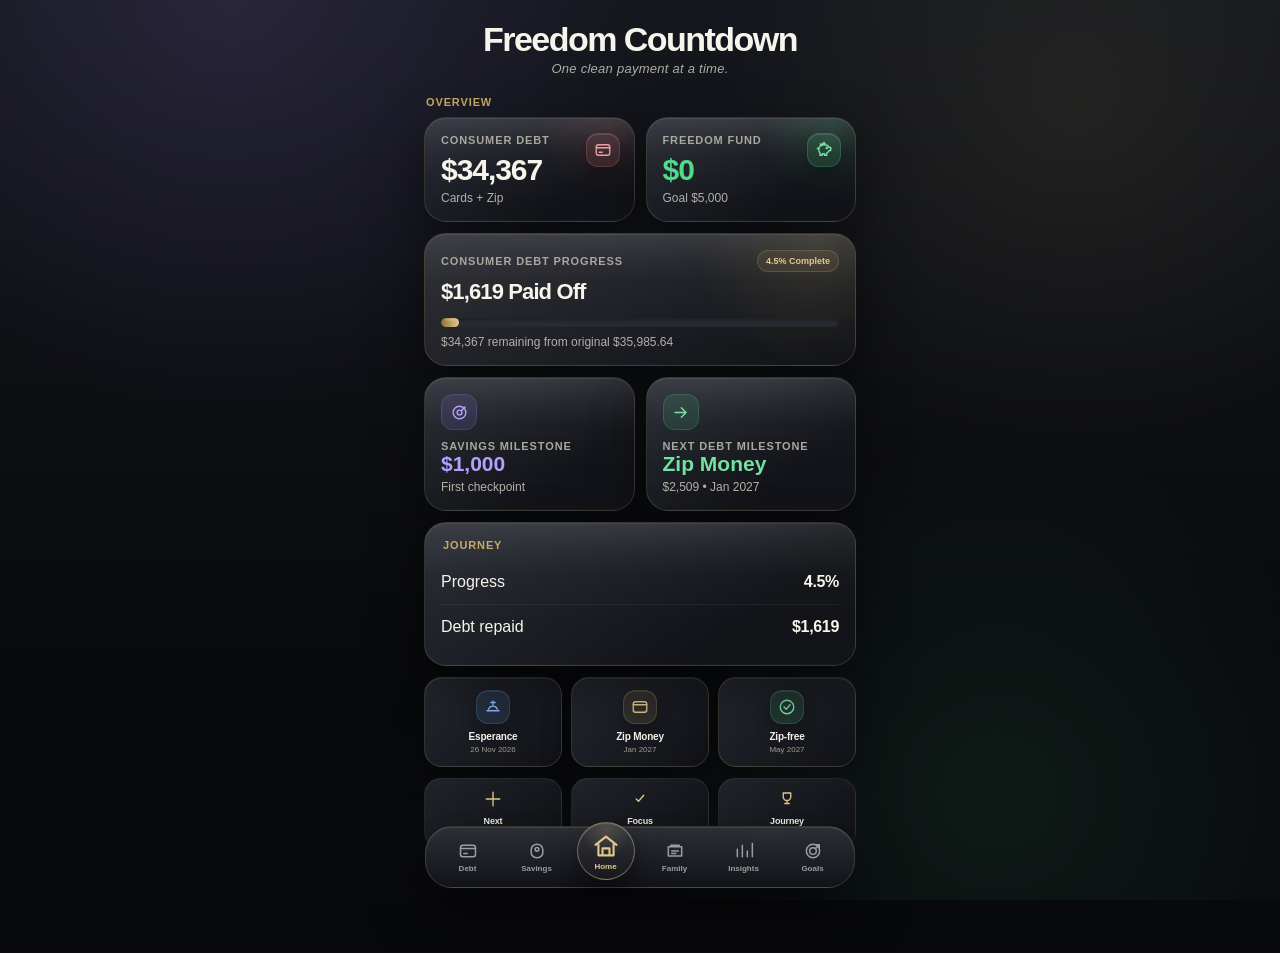
==== index.html @ 709c45a6 "Add files via upload" ====
<!doctype html>
<html lang="en">
<head>
<meta charset="utf-8">
<meta name="viewport" content="width=device-width,initial-scale=1,viewport-fit=cover">
<meta name="theme-color" content="#0b0c0f">
<title>Freedom Countdown v1.5 — Luxury Graphite</title>

  <link rel="stylesheet" href="styles.css">
</head>
<body>
<input class="tab-radio" type="radio" name="tabs" id="tab-home" checked>
<input class="tab-radio" type="radio" name="tabs" id="tab-debt">
<input class="tab-radio" type="radio" name="tabs" id="tab-savings">
<input class="tab-radio" type="radio" name="tabs" id="tab-insights">
<input class="tab-radio" type="radio" name="tabs" id="tab-goals">
<input class="tab-radio" type="radio" name="tabs" id="tab-family">

<div class="shell">
  <div class="topbar">
    <div class="brand">
      <h1>Freedom Countdown</h1>
      <p>One clean payment at a time.</p>
    </div>
  </div>

  <main>
    <section id="home" class="view">
      <div class="section-kicker">Overview</div>
      <div class="grid2">
        <div class="card metric-card debt">
          <div class="metric-icon red"><svg viewBox="0 0 24 24"><rect x="3" y="5" width="18" height="14" rx="3"/><path d="M3 9h18M7 15h4"/></svg></div>
          <div class="label">Consumer debt</div>
          <div class="value" id="homeConsumerDebt">$34,367</div>
          <div class="meta">Cards + Zip</div>
        </div>
        <div class="card metric-card fund">
          <div class="metric-icon green piggy-anim" aria-label="Animated piggy bank">
  <svg viewBox="0 0 24 24">
    <path class="pig-body" d="M5 11c0-3.5 3-6 7-6 3.2 0 5.7 1.3 7 3.6h2v4h-2.1c-.6 1.4-1.7 2.6-3.2 3.3V19h-3v-2h-3v2h-3v-3.1C5.6 14.7 5 13 5 11Z"/>
    <circle cx="15.7" cy="9.2" r="0.8"/>
    <path d="M8.2 6.1 7 3.9l3 .7M4.8 10H3"/>
    <path class="coin" d="M12 1.7v3.1M10.5 3.2h3"/>
  </svg>
</div>
          <div class="label">Freedom Fund</div>
          <div class="value" id="homeFreedomFund" style="color:var(--emerald)">$0</div>
          <div class="meta">Goal $5,000</div>
        </div>
      </div>

      <div class="card mission">
        <div class="row"><div class="label">Consumer Debt Progress</div><div class="badge" id="consumerProgressBadge">4.5% Complete</div></div>
        <div class="mission-title" id="consumerPaidOff">$1,619 Paid Off</div>
        <div class="track"><div class="fill goldfill" id="consumerProgressBar" style="width:4.5%"></div></div>
        <div class="meta" id="consumerProgressMeta">$34,367 remaining from original $35,985.64</div>
      </div>

      <div class="insight-grid">
        <div class="card feature-card">
          <div class="feature-icon purple"><svg viewBox="0 0 24 24"><circle cx="12" cy="12" r="8"/><circle cx="12" cy="12" r="3"/><path d="m15 9 4-4"/></svg></div>
          <div class="label">Savings milestone</div>
          <div class="feature-main purple" id="nextSavingsMilestone">$1,000</div>
          <div class="meta">First checkpoint</div>
        </div>
        <div class="card feature-card">
          <div class="feature-icon green"><svg viewBox="0 0 24 24"><path d="M5 12h14M13 6l6 6-6 6"/></svg></div>
          <div class="label">Next debt milestone</div>
          <div class="feature-main green">Zip Money</div>
          <div class="meta">$2,509 • Jan 2027</div>
        </div>
      </div>

      <div class="card" style="margin-top:11px">
<div class="section-kicker">Journey</div>

<div class="data-row"><span>Progress</span><strong>4.5%</strong></div>
<div class="data-row"><span>Debt repaid</span><strong>$1,619</strong></div>
</div>
<div class="milestones">
        <div class="mini"><div class="icon-disc blue"><svg viewBox="0 0 24 24"><path d="M4 17h16M6 15c2.5-5.5 9.5-5.5 12 0M12 9V4M9 6h6"/></svg></div><strong>Esperance</strong><small>26 Nov 2026</small></div>
        <div class="mini"><div class="icon-disc gold"><svg viewBox="0 0 24 24"><rect x="3" y="5" width="18" height="14" rx="3"/><path d="M3 9h18"/></svg></div><strong>Zip Money</strong><small>Jan 2027</small></div>
        <div class="mini"><div class="icon-disc green"><svg viewBox="0 0 24 24"><circle cx="12" cy="12" r="9"/><path d="m8 12 3 3 5-6"/></svg></div><strong>Zip-free</strong><small>May 2027</small></div>
      </div>

      <div class="quickbar">
        <div class="quick"><svg viewBox="0 0 24 24"><path d="M12 3v18M3 12h18"/></svg><b>Next</b><span>Pay minimums</span></div>
        <div class="quick"><svg viewBox="0 0 24 24"><path d="m7 12 3 3 7-8"/></svg><b>Focus</b><span>Zip Money</span></div>
        <div class="quick"><svg viewBox="0 0 24 24"><path d="M7 4h10v5a5 5 0 0 1-10 0zM9 18h6M12 14v4"/></svg><b>Journey</b><span>Started • Date TBD</span></div>
      </div>
    </section>

    <section id="debt" class="view">
      <div class="page-title">Debt Centre</div>
      <div class="stack">
        <div class="card">
          <div class="section-kicker">Consumer debt</div>
          <div class="debt-row"><div><div class="debt-name">Credit Card 1</div><div class="debt-sub">9.99% p.a. • $459.95/month</div></div><div class="debt-amount" id="cc1Debt">$9,209</div></div>
          <div class="debt-row"><div><div class="debt-name">Credit Card 2</div><div class="debt-sub">13.99% p.a. • $686/month</div></div><div class="debt-amount" id="cc2Debt">$18,803</div></div>
          <div class="debt-row"><div><div class="debt-name">Zip Plus</div><div class="debt-sub">13.7% p.a. • $300/month</div></div><div class="debt-amount" id="zipPlusDebt">$3,846</div></div>
          <div class="debt-row"><div><div class="debt-name">Zip Money</div><div class="debt-sub">Interest-free currently • $40/week</div></div><div class="debt-amount" id="zipMoneyDebt">$2,509</div></div>
        </div>
        <div class="card vehicle">
          <div class="row"><div><div class="section-kicker" style="margin:0">Vehicle finance</div><div class="mission-title" style="font-size:18px">Car loan</div></div><span class="badge">$151.17/week</span></div>
          <div class="data-row"><span class="meta">Current balance</span><strong id="carDebt">$27,617.56</strong></div>
          <div class="track"><div class="fill goldfill" id="carProgressBar" style="width:21.6%"></div></div>
          <div class="meta" id="carProgressMeta">$7,603.44 repaid • 21.6% complete</div><div class="data-row"><span>Weekly payment</span><strong>$151.17/week</strong></div>
        </div>
      </div>
    </section>

    <section id="savings" class="view">
      <div class="page-title">Savings</div>
      <div class="stack">
        <div class="card savings-hero">
          <div class="piggy-stage" aria-hidden="true">
            <div class="coin-drop coin-one">$</div>
            <div class="coin-drop coin-two">$</div>
            <svg class="piggy-large" viewBox="0 0 160 120">
              <defs>
                <linearGradient id="pigGold" x1="0" x2="1">
                  <stop offset="0" stop-color="#8c6e33"/>
                  <stop offset="0.52" stop-color="#e1c98d"/>
                  <stop offset="1" stop-color="#b58d46"/>
                </linearGradient>
              </defs>
              <path d="M31 60c0-23 21-41 49-41 21 0 38 8 48 23h14v22h-14c-5 11-14 20-27 25v18H82V94H63v13H44V86C36 79 31 70 31 60Z" fill="url(#pigGold)"/>
              <circle cx="107" cy="48" r="4" fill="#111318"/>
              <path d="M51 27 42 11l21 5M30 55H17" fill="none" stroke="#e1c98d" stroke-width="6" stroke-linecap="round" stroke-linejoin="round"/>
              <path d="M67 18h28" stroke="#111318" stroke-width="6" stroke-linecap="round"/>
            </svg>
          </div>
          <div>
            <div class="section-kicker">Savings engine</div>
            <div class="mission-title">Build the Freedom Fund</div>
            <div class="meta">Every deposit moves the countdown forward.</div>
          </div>
        </div>
        <div class="card">
          <div class="section-kicker">Freedom Fund</div>
          <div class="value" id="savingsFreedomFund" style="color:var(--emerald)">$0</div>
          <div class="track"><div class="fill greenfill" id="savingsProgressBar" style="width:0%"></div></div>
          <div class="meta">Target by 30 December 2026: $5,000</div>
        </div>
        <div class="card">
          <div class="data-row"><span>Esperance trip</span><strong>$2,000</strong></div>
          <div class="data-row"><span>Zip Money reserve</span><strong>$1,600</strong></div>
          <div class="data-row"><span>Christmas / New Year</span><strong>$1,400</strong></div>
        </div>

        <div class="card savings-plan-card">
          <div class="section-kicker">Planned $5,000 allocation</div>
          <div class="savings-visual">
            <div class="allocation-ring" aria-label="Savings allocation chart">
              <svg viewBox="0 0 120 120" role="img">
                <circle class="ring-track" cx="60" cy="60" r="45"></circle>
                <circle class="ring-segment trip-segment" cx="60" cy="60" r="45"></circle>
                <circle class="ring-segment zip-segment" cx="60" cy="60" r="45"></circle>
                <circle class="ring-segment christmas-segment" cx="60" cy="60" r="45"></circle>
              </svg>
              <div class="ring-centre">
                <strong>$5,000</strong>
                <span>planned</span>
              </div>
            </div>

            <div class="allocation-legend">
              <div class="legend-row">
                <span class="legend-dot trip-dot"></span>
                <div><strong>Esperance</strong><small>40% · $2,000</small></div>
              </div>
              <div class="legend-row">
                <span class="legend-dot zip-dot"></span>
                <div><strong>Zip reserve</strong><small>32% · $1,600</small></div>
              </div>
              <div class="legend-row">
                <span class="legend-dot christmas-dot"></span>
                <div><strong>Christmas</strong><small>28% · $1,400</small></div>
              </div>
            </div>
          </div>
          <div class="graphic-caption">
            Your first $5,000 has three jobs: fund Esperance, protect the Zip Money payoff, and cover Christmas and New Year spending.
          </div>
        </div>
        

<details class="update" id="updatePanel">
  <summary>Record monthly progress</summary>
  <div class="update-body">

    <div class="mode-switch" role="tablist" aria-label="Update method">
      <button class="mode-button active" id="paymentModeButton" type="button" onclick="switchUpdateMode('payments')">Enter payments</button>
      <button class="mode-button" id="balanceModeButton" type="button" onclick="switchUpdateMode('balances')">Reconcile balances</button>
    </div>

    <div id="paymentMode">
      <div class="update-note">
        Enter what you paid. Freedom Countdown estimates interest for the period and calculates the new balances.
      </div>

      <div class="field"><label>Update date</label><input id="paymentDate" type="date"></div>
      <div class="field"><label>Freedom Fund deposit</label><input id="paymentFund" value="0" type="number" min="0" step="0.01"></div>
      <div class="field"><label>Credit Card 1 payment</label><input id="paymentCc1" value="0" type="number" min="0" step="0.01"></div>
      <div class="field"><label>Credit Card 2 payment</label><input id="paymentCc2" value="0" type="number" min="0" step="0.01"></div>
      <div class="field"><label>Zip Plus payment</label><input id="paymentZipPlus" value="0" type="number" min="0" step="0.01"></div>
      <div class="field"><label>Zip Money payment</label><input id="paymentZipMoney" value="0" type="number" min="0" step="0.01"></div>
      <div class="field"><label>Car-loan payment</label><input id="paymentCar" value="0" type="number" min="0" step="0.01"></div>

      <button class="save-button" id="applyPayments" type="button">Calculate and save</button>
      <div class="save-status" id="paymentStatus" aria-live="polite"></div>
    </div>

    <div id="balanceMode" hidden>
      <div class="update-note">
        Use statement balances to correct estimates. Statement balances remain the most accurate source.
      </div>

      <div class="field"><label>Freedom Fund balance</label><input id="inputFund" value="0" type="number" min="0" step="0.01"></div>
      <div class="field"><label>Credit Card 1 balance</label><input id="inputCc1" value="9209.08" type="number" min="0" step="0.01"></div>
      <div class="field"><label>Credit Card 2 balance</label><input id="inputCc2" value="18803" type="number" min="0" step="0.01"></div>
      <div class="field"><label>Zip Plus balance</label><input id="inputZipPlus" value="3846" type="number" min="0" step="0.01"></div>
      <div class="field"><label>Zip Money balance</label><input id="inputZipMoney" value="2509" type="number" min="0" step="0.01"></div>
      <div class="field"><label>Car-loan balance</label><input id="inputCar" value="27617.56" type="number" min="0" step="0.01"></div>

      <button class="save-button" id="saveBalances" type="button">Save statement balances</button>
      <div class="save-status" id="saveStatus" aria-live="polite"></div>
    </div>
  </div>
</details>

<div class="card progress-report" id="progressReport">
  <div class="section-kicker">Latest progress report</div>
  <div class="meta">Save an update to generate your report.</div>
</div>

<div class="card history-card">
  <div class="row">
    <div>
      <div class="section-kicker" style="margin:0">Update history</div>
      <div class="meta">Saved only on this device</div>
    </div>
    <button class="text-button" id="clearHistory" type="button">Clear</button>
  </div>
  <div id="historyList" class="history-list">
    <div class="meta">No updates saved yet.</div>
  </div>
</div>

      </div>
    </section>

    <section id="family" class="view">
      <div class="page-title">Family Cashflow</div>

      <div class="grid2 family-summary-grid">
        <div class="card family-income-card">
          <div class="label">Income this month</div>
          <div class="value family-positive" id="familyIncomeTotal">$0</div>
          <div class="meta">Pay and other income</div>
        </div>
        <div class="card family-expense-card">
          <div class="label">Expenses this month</div>
          <div class="value family-negative" id="familyExpenseTotal">$0</div>
          <div class="meta">Every family expense</div>
        </div>
      </div>

      <div class="card family-balance-card">
        <div class="row">
          <div>
            <div class="label">Family cash remaining</div>
            <div class="value" id="familyBalanceTotal">$0</div>
          </div>
          <div class="family-balance-icon">
            <svg viewBox="0 0 24 24" aria-hidden="true">
              <path d="M4 7h16v11H4zM7 7V5h10v2M8 12h8M8 15h5"/>
            </svg>
          </div>
        </div>
        <div class="meta" id="familyMonthLabel">Current month</div>
      </div>

      <details class="update family-entry-panel" open>
        <summary>Add income or expense</summary>
        <div class="update-body">
          <div class="field">
            <label>Transaction type</label>
            <select id="familyType">
              <option value="income">Income</option>
              <option value="expense">Expense</option>
            </select>
          </div>

          <div class="field">
            <label>Date</label>
            <input id="familyDate" type="date">
          </div>

          <div class="field">
            <label>Category</label>
            <select id="familyCategory">
              <option>Pay</option>
              <option>Bonus</option>
              <option>Groceries</option>
              <option>Fuel</option>
              <option>Rent</option>
              <option>Bills</option>
              <option>Airport parking</option>
              <option>Entertainment</option>
              <option>Travel</option>
              <option>Family</option>
              <option>Other</option>
            </select>
          </div>

          <div class="field">
            <label>Amount</label>
            <input id="familyAmount" type="number" min="0" step="0.01" placeholder="0.00">
          </div>

          <div class="field">
            <label>Description</label>
            <input id="familyDescription" type="text" placeholder="Optional note">
          </div>

          <button class="save-button" id="addFamilyTransaction" type="button" onclick="addFamilyTransactionNow()">Add income</button>
          <div class="save-status" id="familySaveStatus" aria-live="polite"></div>
        </div>
      </details>

      <div class="card family-breakdown-card">
        <div class="row">
          <div>
            <div class="section-kicker" style="margin:0">This month</div>
            <div class="meta">Expense breakdown</div>
          </div>
          <button class="text-button" id="clearFamilyTransactions" type="button">Clear all</button>
        </div>
        <div id="familyCategoryBreakdown" class="family-category-breakdown">
          <div class="meta">No expenses recorded yet.</div>
        </div>
      </div>

      <div class="card family-history-card">
        <div class="section-kicker">Recent transactions</div>
        <div id="familyTransactionList">
          <div class="meta">No transactions recorded yet.</div>
        </div>
      </div>
    </section>

    <section id="insights" class="view">
      <div class="page-title">Insights</div>
      <div class="stack">
        <div class="card">
          <div class="section-kicker">Monthly commitments</div>
          <div class="data-row"><span id="insightCc1Label">Credit Card 1 • $9,209</span><strong>$459.95</strong></div>
          <div class="data-row"><span id="insightCc2Label">Credit Card 2 • $18,803</span><strong>$686</strong></div>
          <div class="data-row"><span id="insightZipPlusLabel">Zip Plus • $3,846</span><strong>$300</strong></div>
          <div class="data-row"><span id="insightZipMoneyLabel">Zip Money • $2,509</span><strong>~$173</strong></div>
          <div class="data-row"><span style="color:var(--gold-hi)">Consumer total</span><strong style="color:var(--gold-hi)">~$1,619/mo</strong></div>
        </div>
        <div class="card"><div class="label">Car repayment</div><div class="value">$151/wk</div><div class="meta">Vehicle finance</div></div>
        <div class="card">
          <div class="section-kicker">Payoff timeline</div>
          <div class="data-row"><span>1. Zip Money</span><strong>$2,509 • Jan 2027</strong></div>
          <div class="data-row"><span>2. Zip Plus</span><strong>$3,846 • May 2027</strong></div>
          <div class="data-row"><span>3. Credit Card 1</span><strong>$9,209 • Mar 2028</strong></div>
          <div class="data-row"><span>4. Credit Card 2</span><strong>$18,803 • Dec 2028</strong></div>
        </div>
      </div>
    </section>

    <section id="goals" class="view">
      <div class="page-title">Mission Control</div>
      <div class="stack">
        <div class="card"><div class="data-row"><span>Esperance trip</span><strong>26 Nov 2026</strong></div><div class="meta">$2,000 planned from the Freedom Fund</div></div>
        <div class="card"><div class="data-row"><span>Zip Money cleared</span><strong>14 Jan 2027</strong></div><div class="meta">$2,509 remaining</div></div>
        <div class="card"><div class="data-row"><span>Become Zip-free</span><strong>May 2027</strong></div><div class="meta">Zip Money + Zip Plus both cleared</div></div>
        <div class="card"><div class="data-row"><span>2027 holiday</span><strong>April bonus</strong></div><div class="meta">Separate from the debt plan</div></div>
      </div>
    </section>
  </main>
</div>

<nav class="nav">
  <label for="tab-debt"><svg viewBox="0 0 24 24"><rect x="3" y="5" width="18" height="14" rx="3"/><path d="M3 9h18M7 15h4"/></svg>Debt</label>
  <label for="tab-savings"><svg viewBox="0 0 24 24"><path d="M5 10.5c0-3.6 3.2-6.5 7-6.5s7 2.9 7 6.5v3.2c0 3.5-2.9 6.3-6.4 6.3h-1.2C7.9 20 5 17.2 5 13.7z"/><circle cx="12" cy="10" r="2.2"/></svg>Savings</label>
  <label for="tab-home" class="home"><svg viewBox="0 0 24 24"><path d="m3 11 9-7 9 7"/><path d="M5.5 10.5V20h13v-9.5M9 20v-6h6v6"/></svg><span>Home</span></label>
  <label for="tab-family"><svg viewBox="0 0 24 24"><path d="M4 7h16v11H4zM7 7V5h10v2M8 12h8M8 15h5"/></svg>Family</label>
  <label for="tab-insights"><svg viewBox="0 0 24 24"><path d="M4 19V10M10 19V5M16 19v-7M22 19V3"/></svg>Insights</label>
  <label for="tab-goals"><svg viewBox="0 0 24 24"><circle cx="12" cy="12" r="8"/><circle cx="12" cy="12" r="4"/><path d="m15.5 8.5 4-4M16 4.5h3.5V8"/></svg>Goals</label>
</nav>

  <script src="app.js"></script>
</body>
</html>
---- styles.css ----
:root{
  --bg:#08090c;
  --bg2:#111318;
  --card:#17191f;
  --card2:#20232b;
  --ink:#f7f4eb;
  --muted:#9d9b94;
  --line:rgba(225,204,151,.16);
  --line-soft:rgba(255,255,255,.07);
  --gold:#c8aa67;
  --gold-hi:#e1c98d;
  --gold-deep:#8c6e33;
  --emerald:#52d98a;
  --purple:#9e82ff;
  --blue:#6ca9ff;
  --red:#e2757f;
  --shadow:0 22px 55px rgba(0,0,0,.48);
}
*{box-sizing:border-box}
html,body{margin:0;min-height:100%;background:#08090c;color:var(--ink);font-family:Inter,"SF Pro Display",-apple-system,BlinkMacSystemFont,"Segoe UI",Roboto,Helvetica,Arial,sans-serif}
body{
  background:
    radial-gradient(circle at 18% 0%,rgba(145,112,211,.16),transparent 30%),
    radial-gradient(circle at 84% 12%,rgba(200,170,103,.09),transparent 26%),
    radial-gradient(circle at 78% 88%,rgba(82,217,138,.08),transparent 28%),
    linear-gradient(180deg,#14171d 0%,#090a0d 72%);
  background-attachment:fixed;
  overflow-x:hidden;
}
body:before{
  content:"";position:fixed;inset:0;pointer-events:none;opacity:.22;
  background-image:linear-gradient(rgba(255,255,255,.012) 1px,transparent 1px),linear-gradient(90deg,rgba(255,255,255,.012) 1px,transparent 1px);
  background-size:30px 30px;
}
.tab-radio{position:absolute;opacity:0;pointer-events:none}
.shell{max-width:460px;margin:0 auto;padding:calc(14px + env(safe-area-inset-top)) 14px calc(104px + env(safe-area-inset-bottom))}
.topbar{display:flex;align-items:center;justify-content:center;margin:8px 2px 20px;text-align:center}
.brand h1{margin:0;font-size:34px;letter-spacing:-.05em;font-weight:850}
.brand p{margin:5px 0 0;color:var(--muted);font-size:12px;font-style:italic;text-align:center}
.status{
  width:42px;height:42px;border-radius:50%;display:grid;place-items:center;color:var(--gold-hi);
  background:linear-gradient(145deg,#282b33,#121419);
  border:1px solid rgba(225,201,141,.24);
  box-shadow:inset 0 1px 0 rgba(255,255,255,.08),0 10px 24px rgba(0,0,0,.36);
}
.status svg{width:21px;height:21px;fill:none;stroke:currentColor;stroke-width:1.7;stroke-linecap:round;stroke-linejoin:round}
.view{display:none}
#tab-home:checked ~ .shell #home,
#tab-debt:checked ~ .shell #debt,
#tab-savings:checked ~ .shell #savings,
#tab-insights:checked ~ .shell #insights,
#tab-goals:checked ~ .shell #goals,
#tab-family:checked ~ .shell #family{display:block}
.section-kicker{font-size:11px;letter-spacing:.1em;text-transform:uppercase;color:var(--gold);font-weight:800;margin:0 2px 9px}
.grid2{display:grid;grid-template-columns:1fr 1fr;gap:11px}
.card{
  position:relative;overflow:hidden;border-radius:22px;padding:16px;
  background:
    linear-gradient(145deg,rgba(42,45,54,.96),rgba(18,20,25,.98) 72%);
  border:1px solid var(--line);
  box-shadow:inset 0 1px 0 rgba(255,255,255,.08),inset 0 -1px 0 rgba(255,255,255,.02),var(--shadow);
}
.card:before{
  content:"";position:absolute;inset:0;pointer-events:none;
  background:linear-gradient(180deg,rgba(255,255,255,.09),rgba(255,255,255,.015) 36%,transparent 68%);
}
.card:after{
  content:"";position:absolute;left:-22%;right:-22%;top:-48%;height:72%;border-radius:50%;
  background:radial-gradient(ellipse,rgba(255,255,255,.09),transparent 66%);filter:blur(10px);opacity:.55;pointer-events:none;
}
.card>*{position:relative;z-index:1}
.label{font-size:10px;letter-spacing:.08em;text-transform:uppercase;color:#aaa79f;font-weight:800}
.value{font-size:27px;font-weight:850;letter-spacing:-.04em;margin-top:7px}
.meta{font-size:11px;color:var(--muted);margin-top:4px}
.metric-card{min-height:104px}
.metric-card.debt{background:radial-gradient(circle at 88% 10%,rgba(226,117,127,.13),transparent 33%),linear-gradient(145deg,rgba(42,45,54,.96),rgba(18,20,25,.98) 72%)}
.metric-card.fund{background:radial-gradient(circle at 88% 10%,rgba(82,217,138,.14),transparent 33%),linear-gradient(145deg,rgba(42,45,54,.96),rgba(18,20,25,.98) 72%)}
.metric-icon{
  position:absolute;right:14px;top:15px;width:34px;height:34px;border-radius:12px;display:grid;place-items:center;
  box-shadow:inset 0 1px 0 rgba(255,255,255,.12),0 8px 18px rgba(0,0,0,.28)
}
.metric-icon svg{width:18px;height:18px;fill:none;stroke:currentColor;stroke-width:1.8;stroke-linecap:round;stroke-linejoin:round}
.metric-icon.red{color:#ef9da5;background:rgba(226,117,127,.12);border:1px solid rgba(226,117,127,.22)}
.metric-icon.green{color:#7be5a7;background:rgba(82,217,138,.12);border:1px solid rgba(82,217,138,.22)}
.mission{margin-top:11px;background:radial-gradient(circle at 92% 8%,rgba(200,170,103,.14),transparent 30%),linear-gradient(145deg,rgba(44,46,53,.98),rgba(17,19,23,.98))}
.row{display:flex;align-items:center;justify-content:space-between;gap:12px}
.mission-title{font-size:20px;font-weight:850;margin-top:7px}
.percent{font-size:19px;font-weight:850;color:var(--gold-hi)}
.track{height:9px;border-radius:999px;background:#292c33;margin:13px 0 8px;overflow:hidden;box-shadow:inset 0 2px 5px rgba(0,0,0,.35)}
.fill{height:100%;border-radius:999px;position:relative}
.fill:after{content:"";position:absolute;inset:1px 4px auto;height:35%;border-radius:999px;background:linear-gradient(180deg,rgba(255,255,255,.3),transparent)}
.goldfill{background:linear-gradient(90deg,var(--gold-deep),var(--gold-hi))}
.greenfill{background:linear-gradient(90deg,#2caf69,var(--emerald))}
.purplefill{background:linear-gradient(90deg,#7556dc,var(--purple))}
.insight-grid{display:grid;grid-template-columns:1fr 1fr;gap:11px;margin-top:11px}
.feature-card{min-height:120px}
.feature-icon{width:36px;height:36px;border-radius:12px;display:grid;place-items:center;margin-bottom:10px}
.feature-icon svg{width:19px;height:19px;fill:none;stroke:currentColor;stroke-width:1.8;stroke-linecap:round;stroke-linejoin:round}
.feature-icon.purple{color:#b49fff;background:rgba(158,130,255,.13);border:1px solid rgba(158,130,255,.2)}
.feature-icon.green{color:#78e4a4;background:rgba(82,217,138,.12);border:1px solid rgba(82,217,138,.2)}
.feature-main{font-size:21px;font-weight:850}
.feature-main.purple{color:#b49fff}.feature-main.green{color:#73e1a0}
.milestones{display:grid;grid-template-columns:repeat(3,1fr);gap:9px;margin-top:11px}
.mini{padding:12px 8px;text-align:center;border-radius:18px;background:linear-gradient(145deg,rgba(39,42,50,.96),rgba(16,18,23,.98));border:1px solid var(--line);box-shadow:inset 0 1px 0 rgba(255,255,255,.07),0 12px 28px rgba(0,0,0,.34)}
.icon-disc{width:34px;height:34px;margin:0 auto 7px;border-radius:12px;display:grid;place-items:center;box-shadow:inset 0 1px 0 rgba(255,255,255,.12),0 8px 16px rgba(0,0,0,.28)}
.icon-disc svg{width:18px;height:18px;fill:none;stroke:currentColor;stroke-width:1.8;stroke-linecap:round;stroke-linejoin:round}
.icon-disc.blue{color:#8dbbff;background:rgba(108,169,255,.12);border:1px solid rgba(108,169,255,.2)}
.icon-disc.gold{color:var(--gold-hi);background:rgba(200,170,103,.12);border:1px solid rgba(200,170,103,.23)}
.icon-disc.green{color:#79e4a5;background:rgba(82,217,138,.12);border:1px solid rgba(82,217,138,.2)}
.mini strong{display:block;font-size:10px}.mini small{display:block;font-size:8px;color:var(--muted);margin-top:3px}
.quickbar{display:grid;grid-template-columns:repeat(3,1fr);gap:9px;margin-top:11px}
.quick{padding:11px 8px;text-align:center;border-radius:17px;background:linear-gradient(145deg,rgba(34,37,44,.96),rgba(15,17,21,.98));border:1px solid var(--line-soft)}
.quick svg{width:18px;height:18px;fill:none;stroke:var(--gold-hi);stroke-width:1.8;stroke-linecap:round;stroke-linejoin:round}
.quick b{display:block;font-size:9px;margin-top:4px}.quick span{display:block;font-size:8px;color:var(--muted);margin-top:2px}
.page-title{font-size:24px;font-weight:850;letter-spacing:-.03em;margin:2px 0 12px}
.stack{display:grid;gap:10px}
.debt-row,.data-row{display:flex;justify-content:space-between;align-items:center;gap:12px;padding:13px 0;border-bottom:1px solid rgba(255,255,255,.06)}
.debt-row:last-child,.data-row:last-child{border-bottom:0}
.debt-name{font-weight:780;font-size:13px}.debt-sub{font-size:10px;color:var(--muted);margin-top:3px}.debt-amount{font-size:14px;font-weight:850}
.vehicle{border-color:rgba(200,170,103,.22);background:radial-gradient(circle at 92% 8%,rgba(200,170,103,.11),transparent 32%),linear-gradient(145deg,rgba(42,45,54,.96),rgba(18,20,25,.98))}
.badge{display:inline-flex;align-items:center;border-radius:999px;padding:5px 8px;font-size:9px;font-weight:800;background:rgba(200,170,103,.1);border:1px solid rgba(200,170,103,.22);color:var(--gold-hi)}
.update{
  margin-top:11px;border-radius:20px;overflow:hidden;background:linear-gradient(145deg,rgba(37,40,47,.97),rgba(15,17,22,.98));border:1px solid var(--line)
}
.update summary{list-style:none;padding:13px 15px;cursor:pointer;font-size:11px;color:var(--gold-hi);font-weight:800}
.update summary::-webkit-details-marker{display:none}
.update-body{padding:0 15px 15px}
.field{margin-top:9px}.field label{display:block;font-size:9px;color:var(--muted);margin-bottom:5px}.field input{width:100%;border-radius:12px;border:1px solid rgba(255,255,255,.08);background:#0f1116;color:var(--ink);padding:11px;font-size:14px}
.nav{
  position:fixed;left:50%;bottom:12px;transform:translateX(-50%);z-index:20;
  width:min(430px,calc(100% - 24px));display:grid;grid-template-columns:repeat(5,1fr);align-items:end;
  padding:9px 7px calc(9px + env(safe-area-inset-bottom));border-radius:27px;
  background:linear-gradient(180deg,rgba(45,48,56,.96),rgba(18,20,25,.97));
  border:1px solid rgba(225,204,151,.17);
  box-shadow:inset 0 1px 0 rgba(255,255,255,.1),0 24px 55px rgba(0,0,0,.56);
  backdrop-filter:blur(22px) saturate(120%);
}
.nav label{cursor:pointer;text-align:center;color:#9e9da0;font-size:9px;font-weight:700;border-radius:15px;padding:5px 2px}
.nav svg{width:22px;height:22px;display:block;margin:0 auto 3px;fill:none;stroke:currentColor;stroke-width:1.8;stroke-linecap:round;stroke-linejoin:round}
.nav .home{width:58px;height:58px;margin:-25px auto -2px;border-radius:50%;display:grid;place-items:center;padding:7px 3px;color:var(--gold-hi);background:radial-gradient(circle at 50% 12%,rgba(225,201,141,.18),transparent 46%),linear-gradient(180deg,#32353c,#17191e);border:1px solid rgba(225,201,141,.42);box-shadow:inset 0 1px 0 rgba(255,255,255,.12),0 17px 34px rgba(0,0,0,.52)}
.nav .home svg{width:28px;height:28px;margin:0}
.nav .home span{font-size:8px;margin-top:-1px}
#tab-home:checked ~ .nav .home,
#tab-debt:checked ~ .nav label[for=tab-debt],
#tab-savings:checked ~ .nav label[for=tab-savings],
#tab-insights:checked ~ .nav label[for=tab-insights],
#tab-goals:checked ~ .nav label[for=tab-goals]{color:var(--gold-hi)}
#tab-debt:checked ~ .nav label[for=tab-debt],
#tab-savings:checked ~ .nav label[for=tab-savings],
#tab-insights:checked ~ .nav label[for=tab-insights],
#tab-goals:checked ~ .nav label[for=tab-goals]{background:rgba(200,170,103,.08);border:1px solid rgba(200,170,103,.12)}
@media(max-width:380px){.shell{padding-left:11px;padding-right:11px}.value{font-size:24px}.brand h1{font-size:31px}.card{padding:14px}.nav{width:calc(100% - 18px)}}

/* Freedom Countdown v1.5 — animated savings */
.brand h1{
  font-size:31px;
  letter-spacing:-.045em;
}
.piggy-anim svg{
  overflow:visible;
}
.piggy-anim .coin{
  transform-origin:12px 3px;
  animation:coinPop 2.2s ease-in-out infinite;
}
.piggy-anim .pig-body{
  transform-origin:center;
  animation:pigBreathe 2.2s ease-in-out infinite;
}
@keyframes coinPop{
  0%,18%{transform:translateY(-4px);opacity:0}
  30%{opacity:1}
  58%{transform:translateY(6px);opacity:1}
  75%,100%{transform:translateY(6px);opacity:0}
}
@keyframes pigBreathe{
  0%,100%{transform:scale(1)}
  50%{transform:scale(1.035)}
}

.savings-hero{
  display:grid;
  grid-template-columns:118px 1fr;
  gap:14px;
  align-items:center;
  min-height:142px;
  border-color:rgba(225,201,141,.24);
  background:
    radial-gradient(circle at 18% 22%,rgba(225,201,141,.13),transparent 34%),
    linear-gradient(145deg,rgba(44,46,53,.98),rgba(17,19,23,.98));
}
.piggy-stage{
  position:relative;
  height:112px;
  display:grid;
  place-items:end center;
}
.piggy-large{
  width:112px;
  filter:drop-shadow(0 14px 18px rgba(0,0,0,.38));
  animation:pigFloat 3s ease-in-out infinite;
}
.coin-drop{
  position:absolute;
  top:0;
  left:50%;
  width:24px;
  height:24px;
  margin-left:-12px;
  border-radius:50%;
  display:grid;
  place-items:center;
  font-size:12px;
  font-weight:900;
  color:#16130d;
  background:linear-gradient(145deg,#f0dcaa,#b58d46);
  border:1px solid rgba(255,255,255,.28);
  box-shadow:0 8px 14px rgba(0,0,0,.28);
  animation:coinDrop 2.6s ease-in infinite;
}
.coin-two{
  left:68%;
  animation-delay:1.3s;
  transform:scale(.82);
}
@keyframes coinDrop{
  0%{transform:translateY(-12px) rotate(0);opacity:0}
  15%{opacity:1}
  72%{transform:translateY(55px) rotate(220deg);opacity:1}
  82%,100%{transform:translateY(62px) rotate(260deg);opacity:0}
}
@keyframes pigFloat{
  0%,100%{transform:translateY(0)}
  50%{transform:translateY(-4px)}
}
@media (prefers-reduced-motion: reduce){
  .piggy-anim .coin,
  .piggy-anim .pig-body,
  .coin-drop,
  .piggy-large{animation:none !important}
}


/* Typography refinement v1.8.3 */
.brand h1{
  font-size:36px !important;
  font-weight:900 !important;
  letter-spacing:-0.06em !important;
  line-height:1;
}
.brand p{
  font-size:13px !important;
  color:#b0aca3 !important;
  letter-spacing:.02em;
}
.value{
  font-size:32px !important;
  font-weight:900 !important;
  letter-spacing:-0.05em;
}
.mission-title{
  font-size:24px !important;
  font-weight:900 !important;
  letter-spacing:-0.04em;
}
.page-title{
  font-size:28px !important;
  font-weight:900 !important;
}
.label,.section-kicker{
  font-size:11px !important;
  letter-spacing:.12em !important;
}
.meta{
  font-size:12px !important;
  color:#b4b0a8 !important;
}
.debt-name{
  font-size:14px !important;
  font-weight:800 !important;
}
.debt-amount{
  font-size:16px !important;
  font-weight:900 !important;
}
.quick b,strong{
  letter-spacing:-.02em;
}


/* v1.8.3 Slim Typography */
.brand h1{
  font-size:34px !important;
  font-weight:700 !important;
  letter-spacing:-0.045em !important;
}
.value{
  font-size:30px !important;
  font-weight:700 !important;
  letter-spacing:-0.035em !important;
}
.mission-title{
  font-size:22px !important;
  font-weight:700 !important;
}
.page-title{
  font-size:26px !important;
  font-weight:700 !important;
}
.debt-name{
  font-weight:600 !important;
}
.debt-amount{
  font-size:15px !important;
  font-weight:700 !important;
}
.label,.section-kicker{
  font-weight:600 !important;
  letter-spacing:.08em !important;
}
.meta{
  font-weight:400 !important;
}
.quick b,strong{
  font-weight:600 !important;
}


/* v1.8.3 Working Updates */
.save-button{
  width:100%;
  margin-top:13px;
  border:1px solid rgba(225,201,141,.34);
  border-radius:14px;
  padding:12px 14px;
  color:#17130b;
  font-weight:700;
  font-size:13px;
  background:linear-gradient(145deg,#ead6a3,#b78f49);
  box-shadow:inset 0 1px 0 rgba(255,255,255,.38),0 10px 24px rgba(0,0,0,.30);
  cursor:pointer;
}
.save-button:active{transform:translateY(1px)}
.save-status{
  min-height:18px;
  margin-top:8px;
  text-align:center;
  font-size:10px;
  color:var(--emerald);
}
.history-card{margin-top:10px}
.text-button{
  border:0;
  background:transparent;
  color:var(--gold-hi);
  font-size:10px;
  font-weight:600;
  cursor:pointer;
  padding:6px;
}
.history-list{margin-top:10px}
.history-entry{
  display:grid;
  grid-template-columns:1fr auto;
  gap:8px;
  padding:9px 0;
  border-top:1px solid rgba(255,255,255,.06);
}
.history-entry:first-child{border-top:0}
.history-entry strong{font-size:11px;font-weight:600}
.history-entry span{font-size:9px;color:var(--muted)}


/* v1.8.3 payment workflow */
.mode-switch{
  display:grid;
  grid-template-columns:1fr 1fr;
  gap:6px;
  padding:5px;
  margin-bottom:12px;
  border-radius:14px;
  background:#0f1116;
  border:1px solid rgba(255,255,255,.07);
}
.mode-button{
  border:0;
  border-radius:10px;
  padding:9px 8px;
  color:var(--muted);
  background:transparent;
  font-size:10px;
  font-weight:600;
  cursor:pointer;
}
.mode-button.active{
  color:#17130b;
  background:linear-gradient(145deg,#ead6a3,#b78f49);
  box-shadow:inset 0 1px 0 rgba(255,255,255,.35),0 6px 15px rgba(0,0,0,.24);
}
.update-note{
  padding:10px 11px;
  margin-bottom:10px;
  border-radius:12px;
  color:#c4beb1;
  background:rgba(200,170,103,.07);
  border:1px solid rgba(200,170,103,.14);
  font-size:10px;
  line-height:1.45;
}
.progress-report{margin-top:10px}
.report-grid{
  display:grid;
  grid-template-columns:1fr 1fr;
  gap:8px;
  margin-top:10px;
}
.report-item{
  padding:10px;
  border-radius:13px;
  background:rgba(255,255,255,.035);
  border:1px solid rgba(255,255,255,.06);
}
.report-item span{
  display:block;
  font-size:8px;
  color:var(--muted);
  text-transform:uppercase;
  letter-spacing:.07em;
}
.report-item strong{
  display:block;
  margin-top:4px;
  font-size:13px;
  font-weight:600;
}
.report-positive{color:var(--emerald)}
.report-neutral{color:var(--gold-hi)}


/* v1.8.3 savings graphic and tab fix */
.savings-plan-card{
  border-color:rgba(158,130,255,.20);
  background:
    radial-gradient(circle at 16% 16%,rgba(158,130,255,.10),transparent 34%),
    linear-gradient(145deg,rgba(42,45,54,.96),rgba(18,20,25,.98) 72%);
}
.savings-visual{
  display:grid;
  grid-template-columns:126px 1fr;
  gap:16px;
  align-items:center;
  margin-top:7px;
}
.allocation-ring{
  position:relative;
  width:120px;
  height:120px;
}
.allocation-ring svg{
  width:120px;
  height:120px;
  transform:rotate(-90deg);
  overflow:visible;
  filter:drop-shadow(0 12px 18px rgba(0,0,0,.28));
}
.ring-track,
.ring-segment{
  fill:none;
  stroke-width:13;
}
.ring-track{stroke:#272a31}
.ring-segment{
  stroke-linecap:butt;
  stroke-dasharray:282.743;
}
.trip-segment{
  stroke:#9e82ff;
  stroke-dasharray:113.097 169.646;
  stroke-dashoffset:0;
}
.zip-segment{
  stroke:#c8aa67;
  stroke-dasharray:90.478 192.265;
  stroke-dashoffset:-113.097;
}
.christmas-segment{
  stroke:#52d98a;
  stroke-dasharray:79.168 203.575;
  stroke-dashoffset:-203.575;
}
.ring-centre{
  position:absolute;
  inset:0;
  display:grid;
  place-content:center;
  text-align:center;
  pointer-events:none;
}
.ring-centre strong{
  font-size:17px;
  font-weight:600;
  color:var(--ink);
}
.ring-centre span{
  margin-top:2px;
  font-size:8px;
  color:var(--muted);
  text-transform:uppercase;
  letter-spacing:.08em;
}
.allocation-legend{
  display:grid;
  gap:10px;
}
.legend-row{
  display:grid;
  grid-template-columns:10px 1fr;
  gap:8px;
  align-items:center;
}
.legend-dot{
  width:9px;
  height:9px;
  border-radius:50%;
  box-shadow:0 0 10px currentColor;
}
.trip-dot{background:#9e82ff;color:#9e82ff}
.zip-dot{background:#c8aa67;color:#c8aa67}
.christmas-dot{background:#52d98a;color:#52d98a}
.legend-row strong{
  display:block;
  font-size:11px;
  font-weight:600;
}
.legend-row small{
  display:block;
  margin-top:2px;
  font-size:9px;
  color:var(--muted);
}
.graphic-caption{
  margin-top:12px;
  padding-top:10px;
  border-top:1px solid rgba(255,255,255,.06);
  color:#bbb5aa;
  font-size:10px;
  line-height:1.45;
}
@media(max-width:370px){
  .savings-visual{
    grid-template-columns:108px 1fr;
    gap:10px;
  }
  .allocation-ring,
  .allocation-ring svg{
    width:104px;
    height:104px;
  }
}


/* v1.8.3 Family Cashflow */
.nav{
  grid-template-columns:repeat(6,1fr);
}
.nav label{
  font-size:8px;
}
.nav svg{
  width:20px;
  height:20px;
}
#tab-family:checked ~ .nav label[for=tab-family]{
  color:var(--gold-hi);
  background:rgba(200,170,103,.08);
  border:1px solid rgba(200,170,103,.12);
}

.family-summary-grid{margin-bottom:11px}
.family-income-card{
  background:
    radial-gradient(circle at 88% 12%,rgba(82,217,138,.14),transparent 34%),
    linear-gradient(145deg,rgba(42,45,54,.96),rgba(18,20,25,.98));
}
.family-expense-card{
  background:
    radial-gradient(circle at 88% 12%,rgba(226,117,127,.13),transparent 34%),
    linear-gradient(145deg,rgba(42,45,54,.96),rgba(18,20,25,.98));
}
.family-positive{color:var(--emerald)}
.family-negative{color:#ef9da5}
.family-balance-card{margin-bottom:11px}
.family-balance-icon{
  width:42px;height:42px;border-radius:14px;display:grid;place-items:center;
  color:var(--gold-hi);background:rgba(200,170,103,.10);
  border:1px solid rgba(200,170,103,.20);
}
.family-balance-icon svg{
  width:22px;height:22px;fill:none;stroke:currentColor;stroke-width:1.7;
  stroke-linecap:round;stroke-linejoin:round;
}
.field select{
  width:100%;
  border-radius:12px;
  border:1px solid rgba(255,255,255,.08);
  background:#0f1116;
  color:var(--ink);
  padding:11px;
  font-size:14px;
}
.family-entry-panel{margin-bottom:11px}
.family-category-breakdown{margin-top:10px}
.category-row{
  display:grid;
  grid-template-columns:1fr auto;
  gap:10px;
  padding:8px 0;
  border-top:1px solid rgba(255,255,255,.06);
}
.category-row:first-child{border-top:0}
.category-info strong{display:block;font-size:11px;font-weight:600}
.category-info span{display:block;font-size:8px;color:var(--muted);margin-top:2px}
.category-amount{font-size:11px;font-weight:600}
.category-bar{
  grid-column:1/-1;height:5px;border-radius:999px;background:#292c33;overflow:hidden;
}
.category-bar span{
  display:block;height:100%;border-radius:999px;
  background:linear-gradient(90deg,var(--gold-deep),var(--gold-hi));
}
.family-history-card{margin-top:11px}
.family-transaction{
  display:grid;
  grid-template-columns:1fr auto auto;
  gap:9px;
  align-items:center;
  padding:10px 0;
  border-top:1px solid rgba(255,255,255,.06);
}
.family-transaction:first-child{border-top:0}
.family-transaction strong{display:block;font-size:11px;font-weight:600}
.family-transaction small{display:block;font-size:8px;color:var(--muted);margin-top:2px}
.family-transaction .tx-amount{font-size:11px;font-weight:600}
.family-transaction .tx-income{color:var(--emerald)}
.family-transaction .tx-expense{color:#ef9da5}
.delete-transaction{
  border:0;background:transparent;color:#8f8d88;padding:4px;font-size:13px;cursor:pointer;
}
@media(max-width:390px){
  .nav label{font-size:7px;padding-left:1px;padding-right:1px}
  .nav svg{width:18px;height:18px}
}


/* v1.8.3 reliable transaction type control */
#familyType{
  appearance:auto;
  -webkit-appearance:menulist;
  background:#0f1116;
  color:var(--ink);
  font-weight:600;
}
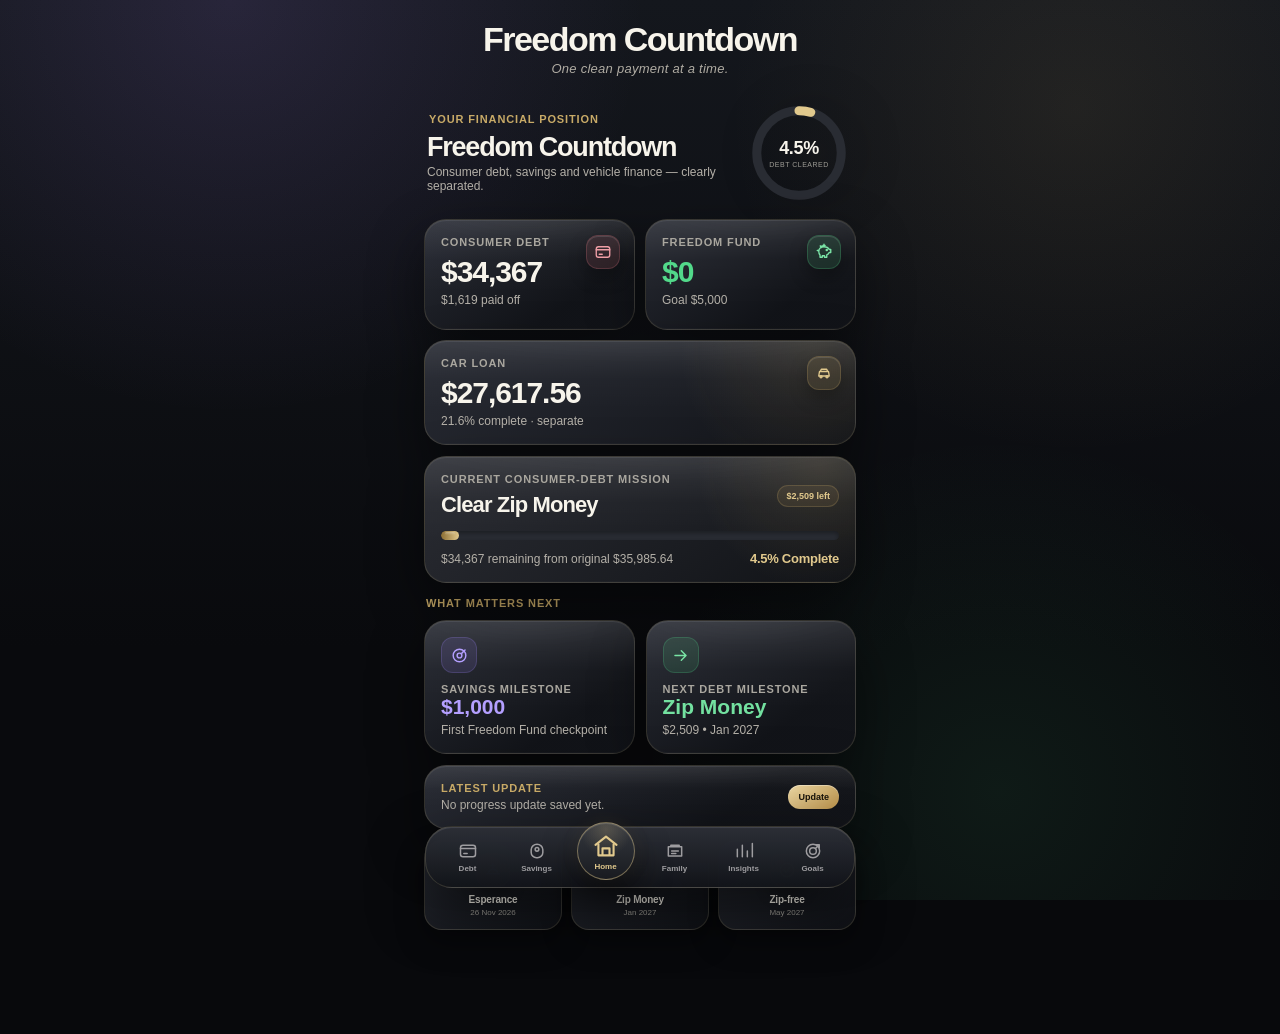
==== commit bfbc0e34: "Add files via upload" ====
--- a/index.html
+++ b/index.html
@@ -5,7 +5,7 @@
 <meta charset="utf-8">
 <meta name="viewport" content="width=device-width,initial-scale=1,viewport-fit=cover">
 <meta name="theme-color" content="#0b0c0f">
-<title>Freedom Countdown v1.5 — Luxury Graphite</title>
+<title>Freedom Countdown v2.1.0</title>
 
   <link rel="stylesheet" href="styles.css">
 </head>
@@ -27,67 +27,99 @@
 
   <main>
     <section id="home" class="view">
-      <div class="section-kicker">Overview</div>
-      <div class="grid2">
-        <div class="card metric-card debt">
+      <div class="home-hero">
+        <div>
+          <div class="section-kicker">Your financial position</div>
+          <div class="home-hero-title">Freedom Countdown</div>
+          <div class="meta">Consumer debt, savings and vehicle finance — clearly separated.</div>
+        </div>
+        <div class="home-hero-ring" aria-label="Consumer debt progress">
+          <svg viewBox="0 0 120 120">
+            <circle class="hero-ring-track" cx="60" cy="60" r="47"></circle>
+            <circle class="hero-ring-progress" id="homeProgressRing" cx="60" cy="60" r="47"></circle>
+          </svg>
+          <div class="hero-ring-centre">
+            <strong id="homeProgressPercent">4.5%</strong>
+            <span>debt cleared</span>
+          </div>
+        </div>
+      </div>
+
+      <div class="home-summary-grid">
+        <div class="card home-summary-card debt">
           <div class="metric-icon red"><svg viewBox="0 0 24 24"><rect x="3" y="5" width="18" height="14" rx="3"/><path d="M3 9h18M7 15h4"/></svg></div>
           <div class="label">Consumer debt</div>
           <div class="value" id="homeConsumerDebt">$34,367</div>
-          <div class="meta">Cards + Zip</div>
-        </div>
-        <div class="card metric-card fund">
+          <div class="meta" id="homeConsumerPaid">$1,619 paid off</div>
+        </div>
+
+        <div class="card home-summary-card fund">
           <div class="metric-icon green piggy-anim" aria-label="Animated piggy bank">
-  <svg viewBox="0 0 24 24">
-    <path class="pig-body" d="M5 11c0-3.5 3-6 7-6 3.2 0 5.7 1.3 7 3.6h2v4h-2.1c-.6 1.4-1.7 2.6-3.2 3.3V19h-3v-2h-3v2h-3v-3.1C5.6 14.7 5 13 5 11Z"/>
-    <circle cx="15.7" cy="9.2" r="0.8"/>
-    <path d="M8.2 6.1 7 3.9l3 .7M4.8 10H3"/>
-    <path class="coin" d="M12 1.7v3.1M10.5 3.2h3"/>
-  </svg>
-</div>
+            <svg viewBox="0 0 24 24">
+              <path class="pig-body" d="M5 11c0-3.5 3-6 7-6 3.2 0 5.7 1.3 7 3.6h2v4h-2.1c-.6 1.4-1.7 2.6-3.2 3.3V19h-3v-2h-3v2h-3v-3.1C5.6 14.7 5 13 5 11Z"/>
+              <circle cx="15.7" cy="9.2" r="0.8"/>
+              <path d="M8.2 6.1 7 3.9l3 .7M4.8 10H3"/>
+              <path class="coin" d="M12 1.7v3.1M10.5 3.2h3"/>
+            </svg>
+          </div>
           <div class="label">Freedom Fund</div>
           <div class="value" id="homeFreedomFund" style="color:var(--emerald)">$0</div>
           <div class="meta">Goal $5,000</div>
         </div>
-      </div>
-
-      <div class="card mission">
-        <div class="row"><div class="label">Consumer Debt Progress</div><div class="badge" id="consumerProgressBadge">4.5% Complete</div></div>
-        <div class="mission-title" id="consumerPaidOff">$1,619 Paid Off</div>
+
+        <div class="card home-summary-card car">
+          <div class="metric-icon gold-icon"><svg viewBox="0 0 24 24"><path d="M5 16h14l-1-6H6zM7 10l1.4-3h7.2L17 10"/><circle cx="8" cy="17" r="1.4"/><circle cx="16" cy="17" r="1.4"/></svg></div>
+          <div class="label">Car loan</div>
+          <div class="value" id="homeCarLoan">$27,617.56</div>
+          <div class="meta" id="homeCarProgress">21.6% complete · separate</div>
+        </div>
+      </div>
+
+      <div class="card mission home-mission">
+        <div class="row">
+          <div>
+            <div class="label">Current consumer-debt mission</div>
+            <div class="mission-title">Clear Zip Money</div>
+          </div>
+          <div class="badge" id="homeZipMoneyBalance">$2,509 left</div>
+        </div>
         <div class="track"><div class="fill goldfill" id="consumerProgressBar" style="width:4.5%"></div></div>
-        <div class="meta" id="consumerProgressMeta">$34,367 remaining from original $35,985.64</div>
-      </div>
-
+        <div class="row home-mission-meta">
+          <span class="meta" id="consumerProgressMeta">$34,367 remaining from original $35,985.64</span>
+          <strong id="consumerProgressBadge">4.5%</strong>
+        </div>
+      </div>
+
+      <div class="section-kicker home-section-heading">What matters next</div>
       <div class="insight-grid">
         <div class="card feature-card">
           <div class="feature-icon purple"><svg viewBox="0 0 24 24"><circle cx="12" cy="12" r="8"/><circle cx="12" cy="12" r="3"/><path d="m15 9 4-4"/></svg></div>
           <div class="label">Savings milestone</div>
           <div class="feature-main purple" id="nextSavingsMilestone">$1,000</div>
-          <div class="meta">First checkpoint</div>
+          <div class="meta">First Freedom Fund checkpoint</div>
         </div>
         <div class="card feature-card">
           <div class="feature-icon green"><svg viewBox="0 0 24 24"><path d="M5 12h14M13 6l6 6-6 6"/></svg></div>
           <div class="label">Next debt milestone</div>
           <div class="feature-main green">Zip Money</div>
-          <div class="meta">$2,509 • Jan 2027</div>
-        </div>
-      </div>
-
-      <div class="card" style="margin-top:11px">
-<div class="section-kicker">Journey</div>
-
-<div class="data-row"><span>Progress</span><strong>4.5%</strong></div>
-<div class="data-row"><span>Debt repaid</span><strong>$1,619</strong></div>
-</div>
-<div class="milestones">
+          <div class="meta" id="homeNextDebtMeta">$2,509 • Jan 2027</div>
+        </div>
+      </div>
+
+      <div class="card home-latest-card">
+        <div class="row">
+          <div>
+            <div class="section-kicker" style="margin:0">Latest update</div>
+            <div class="meta" id="homeLatestUpdate">No progress update saved yet.</div>
+          </div>
+          <label for="tab-savings" class="home-update-link">Update</label>
+        </div>
+      </div>
+
+      <div class="milestones">
         <div class="mini"><div class="icon-disc blue"><svg viewBox="0 0 24 24"><path d="M4 17h16M6 15c2.5-5.5 9.5-5.5 12 0M12 9V4M9 6h6"/></svg></div><strong>Esperance</strong><small>26 Nov 2026</small></div>
         <div class="mini"><div class="icon-disc gold"><svg viewBox="0 0 24 24"><rect x="3" y="5" width="18" height="14" rx="3"/><path d="M3 9h18"/></svg></div><strong>Zip Money</strong><small>Jan 2027</small></div>
         <div class="mini"><div class="icon-disc green"><svg viewBox="0 0 24 24"><circle cx="12" cy="12" r="9"/><path d="m8 12 3 3 5-6"/></svg></div><strong>Zip-free</strong><small>May 2027</small></div>
-      </div>
-
-      <div class="quickbar">
-        <div class="quick"><svg viewBox="0 0 24 24"><path d="M12 3v18M3 12h18"/></svg><b>Next</b><span>Pay minimums</span></div>
-        <div class="quick"><svg viewBox="0 0 24 24"><path d="m7 12 3 3 7-8"/></svg><b>Focus</b><span>Zip Money</span></div>
-        <div class="quick"><svg viewBox="0 0 24 24"><path d="M7 4h10v5a5 5 0 0 1-10 0zM9 18h6M12 14v4"/></svg><b>Journey</b><span>Started • Date TBD</span></div>
       </div>
     </section>
 
--- a/styles.css
+++ b/styles.css
@@ -137,7 +137,7 @@
 }
 .nav label{cursor:pointer;text-align:center;color:#9e9da0;font-size:9px;font-weight:700;border-radius:15px;padding:5px 2px}
 .nav svg{width:22px;height:22px;display:block;margin:0 auto 3px;fill:none;stroke:currentColor;stroke-width:1.8;stroke-linecap:round;stroke-linejoin:round}
-.nav .home{width:58px;height:58px;margin:-25px auto -2px;border-radius:50%;display:grid;place-items:center;padding:7px 3px;color:var(--gold-hi);background:radial-gradient(circle at 50% 12%,rgba(225,201,141,.18),transparent 46%),linear-gradient(180deg,#32353c,#17191e);border:1px solid rgba(225,201,141,.42);box-shadow:inset 0 1px 0 rgba(255,255,255,.12),0 17px 34px rgba(0,0,0,.52)}
+.nav .home{width:58px;height:58px;margin:-25px auto -2px;border-radius:50%;display:grid;place-items:center;padding:7px 3px;color:#9e9da0;background:radial-gradient(circle at 50% 12%,rgba(225,201,141,.18),transparent 46%),linear-gradient(180deg,#32353c,#17191e);border:1px solid rgba(225,201,141,.42);box-shadow:inset 0 1px 0 rgba(255,255,255,.12),0 17px 34px rgba(0,0,0,.52)}
 .nav .home svg{width:28px;height:28px;margin:0}
 .nav .home span{font-size:8px;margin-top:-1px}
 #tab-home:checked ~ .nav .home,
@@ -660,3 +660,138 @@
   color:var(--ink);
   font-weight:600;
 }
+
+
+/* v2.0.1 — exclusive active navigation state */
+.nav label{
+  transition:color .18s ease, background .18s ease, border-color .18s ease, transform .18s ease;
+}
+.nav .home{
+  border-color:rgba(225,204,151,.18);
+  box-shadow:inset 0 1px 0 rgba(255,255,255,.10),0 14px 28px rgba(0,0,0,.44);
+}
+#tab-home:checked ~ .nav .home{
+  color:var(--gold-hi);
+  border-color:rgba(225,201,141,.46);
+  background:
+    radial-gradient(circle at 50% 12%,rgba(225,201,141,.20),transparent 46%),
+    linear-gradient(180deg,#35383f,#191b20);
+  box-shadow:
+    inset 0 1px 0 rgba(255,255,255,.13),
+    0 17px 34px rgba(0,0,0,.52),
+    0 0 18px rgba(200,170,103,.10);
+}
+#tab-family:checked ~ .nav .home,
+#tab-debt:checked ~ .nav .home,
+#tab-savings:checked ~ .nav .home,
+#tab-insights:checked ~ .nav .home,
+#tab-goals:checked ~ .nav .home{
+  color:#9e9da0;
+  border-color:rgba(225,204,151,.18);
+}
+
+
+/* v2.1.0 — structured Home dashboard */
+.home-hero{
+  display:grid;
+  grid-template-columns:1fr 112px;
+  gap:14px;
+  align-items:center;
+  margin-bottom:12px;
+  padding:3px 3px 0;
+}
+.home-hero-title{
+  font-size:27px;
+  line-height:1.02;
+  letter-spacing:-.045em;
+  font-weight:700;
+}
+.home-hero-ring{
+  position:relative;
+  width:108px;
+  height:108px;
+  justify-self:end;
+}
+.home-hero-ring svg{
+  width:108px;
+  height:108px;
+  transform:rotate(-90deg);
+  filter:drop-shadow(0 12px 20px rgba(0,0,0,.34));
+}
+.hero-ring-track,
+.hero-ring-progress{
+  fill:none;
+  stroke-width:10;
+}
+.hero-ring-track{stroke:#292c33}
+.hero-ring-progress{
+  stroke:var(--gold-hi);
+  stroke-linecap:round;
+  stroke-dasharray:295.31;
+  stroke-dashoffset:282.02;
+  transition:stroke-dashoffset .45s ease;
+}
+.hero-ring-centre{
+  position:absolute;
+  inset:0;
+  display:grid;
+  place-content:center;
+  text-align:center;
+}
+.hero-ring-centre strong{
+  font-size:18px;
+  font-weight:600;
+}
+.hero-ring-centre span{
+  margin-top:2px;
+  font-size:7px;
+  color:var(--muted);
+  text-transform:uppercase;
+  letter-spacing:.07em;
+}
+.home-summary-grid{
+  display:grid;
+  grid-template-columns:1fr 1fr;
+  gap:10px;
+}
+.home-summary-card{
+  min-height:111px;
+}
+.home-summary-card.car{
+  grid-column:1/-1;
+  min-height:96px;
+  background:
+    radial-gradient(circle at 91% 10%,rgba(200,170,103,.13),transparent 34%),
+    linear-gradient(145deg,rgba(42,45,54,.96),rgba(18,20,25,.98));
+}
+.gold-icon{
+  color:var(--gold-hi);
+  background:rgba(200,170,103,.12);
+  border:1px solid rgba(200,170,103,.22);
+}
+.home-mission{margin-top:11px}
+.home-mission-meta{align-items:flex-end}
+.home-mission-meta strong{
+  color:var(--gold-hi);
+  font-size:13px;
+  font-weight:600;
+}
+.home-section-heading{margin-top:14px}
+.home-latest-card{margin-top:11px}
+.home-update-link{
+  display:inline-flex;
+  align-items:center;
+  border-radius:999px;
+  padding:7px 10px;
+  font-size:9px;
+  font-weight:600;
+  color:#17130b;
+  cursor:pointer;
+  background:linear-gradient(145deg,#ead6a3,#b78f49);
+  box-shadow:inset 0 1px 0 rgba(255,255,255,.35);
+}
+@media(max-width:370px){
+  .home-hero{grid-template-columns:1fr 96px}
+  .home-hero-ring,.home-hero-ring svg{width:94px;height:94px}
+  .home-hero-title{font-size:24px}
+}
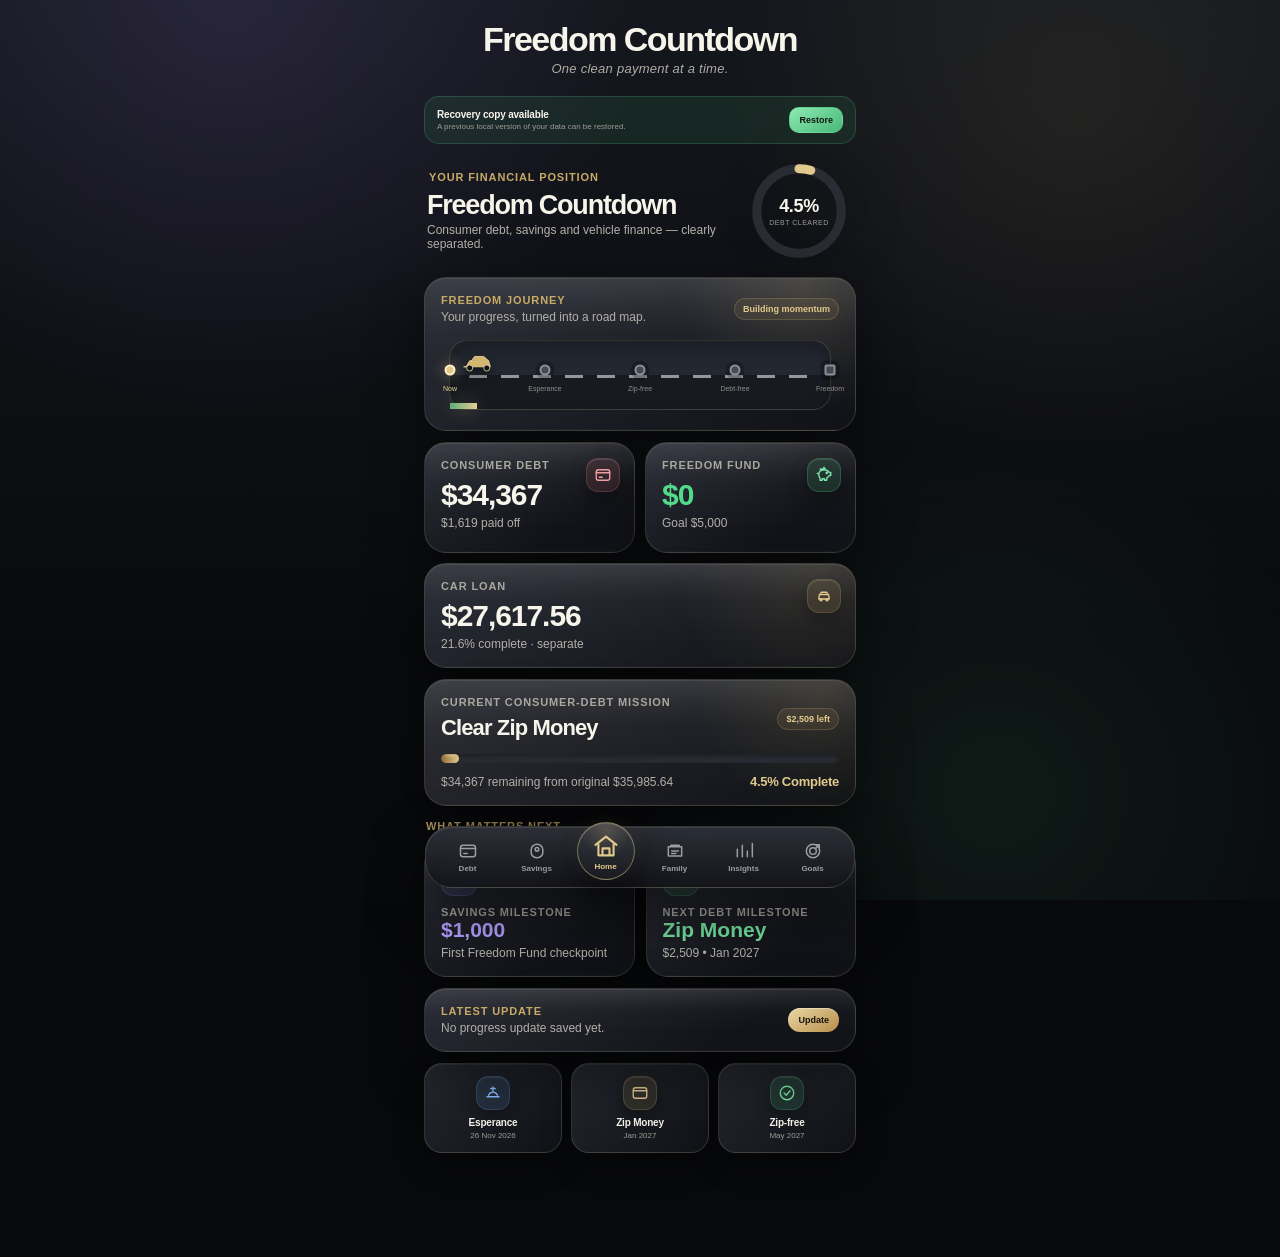
==== commit 628ed478: "Add files via upload" ====
--- a/index.html
+++ b/index.html
@@ -5,7 +5,7 @@
 <meta charset="utf-8">
 <meta name="viewport" content="width=device-width,initial-scale=1,viewport-fit=cover">
 <meta name="theme-color" content="#0b0c0f">
-<title>Freedom Countdown v2.1.0</title>
+<title>Freedom Countdown v3.0 — Premium Journey Edition</title>
 
   <link rel="stylesheet" href="styles.css">
 </head>
@@ -25,6 +25,14 @@
     </div>
   </div>
 
+  <div class="recovery-banner" id="recoveryBanner" hidden>
+      <div>
+        <strong>Recovery copy available</strong>
+        <span>A previous local version of your data can be restored.</span>
+      </div>
+      <button id="restoreAutoBackup" type="button">Restore</button>
+    </div>
+
   <main>
     <section id="home" class="view">
       <div class="home-hero">
@@ -42,6 +50,19 @@
             <strong id="homeProgressPercent">4.5%</strong>
             <span>debt cleared</span>
           </div>
+        </div>
+      </div>
+
+      <div class="card freedom-journey-card" aria-label="Freedom journey timeline">
+        <div class="row journey-heading"><div><div class="section-kicker" style="margin:0">Freedom journey</div><div class="meta">Your progress, turned into a road map.</div></div><span class="badge" id="journeyStageLabel">Building momentum</span></div>
+        <div class="journey-road" id="journeyRoad" style="--journey-progress:4.5%">
+          <div class="journey-progress"></div>
+          <div class="journey-car" aria-hidden="true"><svg viewBox="0 0 64 32"><path d="M10 21h44l-3-10H20l-6 10Z"/><path d="m23 11 5-7h15l8 7"/><circle cx="20" cy="23" r="5"/><circle cx="48" cy="23" r="5"/></svg></div>
+          <span class="journey-stop active" style="--stop:0%"><i>Now</i></span>
+          <span class="journey-stop" id="stopEsperance" style="--stop:25%"><i>Esperance</i></span>
+          <span class="journey-stop" id="stopZipFree" style="--stop:50%"><i>Zip-free</i></span>
+          <span class="journey-stop" id="stopDebtFree" style="--stop:75%"><i>Debt-free</i></span>
+          <span class="journey-stop finish" style="--stop:100%"><i>Freedom</i></span>
         </div>
       </div>
 
@@ -136,7 +157,13 @@
         <div class="card vehicle">
           <div class="row"><div><div class="section-kicker" style="margin:0">Vehicle finance</div><div class="mission-title" style="font-size:18px">Car loan</div></div><span class="badge">$151.17/week</span></div>
           <div class="data-row"><span class="meta">Current balance</span><strong id="carDebt">$27,617.56</strong></div>
-          <div class="track"><div class="fill goldfill" id="carProgressBar" style="width:21.6%"></div></div>
+          <div class="car-road-progress" id="carRoadProgress" style="--car-progress:21.6%" aria-label="Car loan repayment progress">
+            <div class="car-road-fill" id="carProgressBar"></div>
+            <div class="car-marker" aria-hidden="true">
+              <svg viewBox="0 0 64 32"><path d="M10 21h44l-3-10H20l-6 10Z"/><path d="m23 11 5-7h15l8 7"/><circle cx="20" cy="23" r="5"/><circle cx="48" cy="23" r="5"/><path d="M3 26h58" class="road-shadow"/></svg>
+            </div>
+            <span class="road-dash dash-one"></span><span class="road-dash dash-two"></span><span class="road-dash dash-three"></span><span class="finish-flag" aria-hidden="true">🏁</span>
+          </div>
           <div class="meta" id="carProgressMeta">$7,603.44 repaid • 21.6% complete</div><div class="data-row"><span>Weekly payment</span><strong>$151.17/week</strong></div>
         </div>
       </div>
@@ -408,10 +435,86 @@
     <section id="goals" class="view">
       <div class="page-title">Mission Control</div>
       <div class="stack">
-        <div class="card"><div class="data-row"><span>Esperance trip</span><strong>26 Nov 2026</strong></div><div class="meta">$2,000 planned from the Freedom Fund</div></div>
+        <div class="card esperance-card">
+          <div class="esperance-scene" aria-hidden="true">
+            <div class="esperance-sun"></div>
+            <div class="esperance-hill hill-back"></div>
+            <div class="esperance-hill hill-front"></div>
+            <div class="esperance-road">
+              <span class="centre-line line-a"></span><span class="centre-line line-b"></span><span class="centre-line line-c"></span>
+            </div>
+            <div class="trip-car">
+              <svg viewBox="0 0 70 38"><path d="M9 25h52l-4-12H22l-7 12Z"/><path d="m25 13 6-8h16l9 8"/><circle cx="21" cy="27" r="5"/><circle cx="52" cy="27" r="5"/></svg>
+            </div>
+            <div class="esperance-coast"></div>
+          </div>
+          <div class="esperance-content">
+            <div class="data-row"><span>Esperance road trip</span><strong>26 Nov 2026</strong></div>
+            <div class="meta">$2,000 planned from the Freedom Fund</div>
+          </div>
+        </div>
         <div class="card"><div class="data-row"><span>Zip Money cleared</span><strong>14 Jan 2027</strong></div><div class="meta">$2,509 remaining</div></div>
         <div class="card"><div class="data-row"><span>Become Zip-free</span><strong>May 2027</strong></div><div class="meta">Zip Money + Zip Plus both cleared</div></div>
         <div class="card"><div class="data-row"><span>2027 holiday</span><strong>April bonus</strong></div><div class="meta">Separate from the debt plan</div></div>
+
+        <div class="card achievement-card">
+          <div class="row"><div><div class="section-kicker" style="margin:0">Milestone cabinet</div><div class="meta">Badges unlock automatically as your balances change.</div></div><div class="trophy-mark">🏆</div></div>
+          <div class="badge-cabinet">
+            <div class="achievement" id="badgeFirst1000"><span>💰</span><strong>First $1,000</strong><small>Freedom Fund</small></div>
+            <div class="achievement" id="badgeZipMoney"><span>✨</span><strong>Zip Money</strong><small>Cleared</small></div>
+            <div class="achievement" id="badgeZipFree"><span>🎉</span><strong>Zip-free</strong><small>Both Zip accounts</small></div>
+            <div class="achievement" id="badgeCar"><span>🚗</span><strong>Car freedom</strong><small>Loan cleared</small></div>
+            <div class="achievement" id="badgeDebtFree"><span>🏆</span><strong>Debt-free</strong><small>Consumer debt</small></div>
+            <div class="achievement" id="badgeFreedom"><span>💎</span><strong>Financial freedom</strong><small>Final destination</small></div>
+          </div>
+        </div>
+
+        <div class="card data-protection-card">
+          <div class="row">
+            <div>
+              <div class="section-kicker" style="margin:0">Data & backup</div>
+              <div class="meta">Protect everything saved in this browser.</div>
+            </div>
+            <div class="storage-shield" aria-hidden="true">
+              <svg viewBox="0 0 24 24">
+                <path d="M12 3 5 6v5c0 4.6 2.8 8 7 10 4.2-2 7-5.4 7-10V6z"/>
+                <path d="m9 12 2 2 4-5"/>
+              </svg>
+            </div>
+          </div>
+
+          <div class="storage-status">
+            <div>
+              <span>Storage</span>
+              <strong id="storageStatus">Checking…</strong>
+            </div>
+            <div>
+              <span>Last backup</span>
+              <strong id="lastBackupTime">Not exported yet</strong>
+            </div>
+            <div>
+              <span>Saved records</span>
+              <strong id="savedRecordCount">0</strong>
+            </div>
+          </div>
+
+          <button class="backup-primary" id="exportBackup" type="button">
+            <svg viewBox="0 0 24 24"><path d="M12 3v12M7 10l5 5 5-5M5 20h14"/></svg>
+            Export backup
+          </button>
+
+          <label class="backup-secondary" for="importBackupFile">
+            <svg viewBox="0 0 24 24"><path d="M12 21V9M7 14l5-5 5 5M5 4h14"/></svg>
+            Import backup
+          </label>
+          <input id="importBackupFile" type="file" accept=".json,application/json" hidden>
+
+          <div class="backup-message" id="backupMessage" aria-live="polite"></div>
+
+          <div class="backup-note">
+            Your entries remain on this device. Export a backup before clearing browser data, switching phones, or using a different browser.
+          </div>
+        </div>
       </div>
     </section>
   </main>
@@ -426,6 +529,8 @@
   <label for="tab-goals"><svg viewBox="0 0 24 24"><circle cx="12" cy="12" r="8"/><circle cx="12" cy="12" r="4"/><path d="m15.5 8.5 4-4M16 4.5h3.5V8"/></svg>Goals</label>
 </nav>
 
+<div class="celebration-layer" id="celebrationLayer" aria-hidden="true"></div>
+<div class="premium-toast" id="premiumToast" role="status" aria-live="polite"></div>
   <script src="app.js"></script>
 </body>
 </html>
--- a/styles.css
+++ b/styles.css
@@ -795,3 +795,146 @@
   .home-hero-ring,.home-hero-ring svg{width:94px;height:94px}
   .home-hero-title{font-size:24px}
 }
+
+
+/* v2.2.0 — Data Protection */
+.data-protection-card{
+  margin-top:11px;
+  border-color:rgba(82,217,138,.18);
+  background:
+    radial-gradient(circle at 90% 8%,rgba(82,217,138,.09),transparent 32%),
+    linear-gradient(145deg,rgba(42,45,54,.96),rgba(18,20,25,.98));
+}
+.storage-shield{
+  width:42px;height:42px;border-radius:14px;display:grid;place-items:center;
+  color:#7be5a7;background:rgba(82,217,138,.10);
+  border:1px solid rgba(82,217,138,.20);
+}
+.storage-shield svg,
+.backup-primary svg,
+.backup-secondary svg{
+  width:20px;height:20px;fill:none;stroke:currentColor;stroke-width:1.8;
+  stroke-linecap:round;stroke-linejoin:round;
+}
+.storage-status{
+  display:grid;
+  grid-template-columns:repeat(3,1fr);
+  gap:7px;
+  margin-top:13px;
+}
+.storage-status>div{
+  padding:9px 7px;border-radius:12px;text-align:center;
+  background:rgba(255,255,255,.035);
+  border:1px solid rgba(255,255,255,.06);
+}
+.storage-status span{
+  display:block;font-size:7px;color:var(--muted);text-transform:uppercase;letter-spacing:.07em;
+}
+.storage-status strong{
+  display:block;margin-top:4px;font-size:9px;font-weight:600;color:var(--ink);
+}
+.backup-primary,
+.backup-secondary{
+  width:100%;margin-top:10px;border-radius:14px;padding:12px 14px;
+  display:flex;align-items:center;justify-content:center;gap:8px;
+  font-size:11px;font-weight:600;cursor:pointer;
+}
+.backup-primary{
+  border:1px solid rgba(225,201,141,.34);
+  color:#17130b;background:linear-gradient(145deg,#ead6a3,#b78f49);
+  box-shadow:inset 0 1px 0 rgba(255,255,255,.38),0 10px 24px rgba(0,0,0,.30);
+}
+.backup-secondary{
+  color:var(--gold-hi);
+  background:rgba(200,170,103,.07);
+  border:1px solid rgba(200,170,103,.19);
+}
+.backup-message{
+  min-height:16px;margin-top:8px;text-align:center;font-size:9px;color:var(--emerald);
+}
+.backup-note{
+  margin-top:8px;padding-top:9px;border-top:1px solid rgba(255,255,255,.06);
+  font-size:9px;line-height:1.45;color:#aaa69e;
+}
+.recovery-banner{
+  max-width:460px;margin:0 auto 10px;padding:10px 12px;
+  display:flex;align-items:center;justify-content:space-between;gap:10px;
+  border-radius:15px;color:var(--ink);
+  background:rgba(82,217,138,.09);
+  border:1px solid rgba(82,217,138,.20);
+}
+.recovery-banner strong{display:block;font-size:10px;font-weight:600}
+.recovery-banner span{display:block;margin-top:2px;font-size:8px;color:var(--muted)}
+.recovery-banner button{
+  border:1px solid rgba(82,217,138,.25);border-radius:10px;padding:7px 9px;
+  color:#101713;background:linear-gradient(145deg,#8deab3,#49b978);
+  font-size:9px;font-weight:600;
+}
+@media(max-width:370px){
+  .storage-status{grid-template-columns:1fr}
+}
+
+
+/* v2.2.1 — Animated journeys */
+.view{animation:viewArrive .42s cubic-bezier(.2,.8,.2,1)}
+@keyframes viewArrive{from{opacity:0;transform:translateY(8px)}to{opacity:1;transform:none}}
+
+.car-road-progress{
+  --car-progress:21.6%;position:relative;height:43px;margin:10px 0 5px;overflow:hidden;
+  border-radius:15px;background:linear-gradient(180deg,#252932 0 43%,#171a20 43% 100%);
+  border:1px solid rgba(225,201,141,.16);box-shadow:inset 0 8px 16px rgba(0,0,0,.22)
+}
+.car-road-progress:before{content:"";position:absolute;left:0;right:0;top:20px;height:2px;background:rgba(255,255,255,.08)}
+.car-road-fill{position:absolute;left:0;bottom:0;height:5px;width:var(--car-progress);background:linear-gradient(90deg,#8e6e34,#ead59f);transition:width .7s ease}
+.car-marker{position:absolute;z-index:3;left:var(--car-progress);bottom:7px;width:42px;transform:translateX(-50%);transition:left .7s cubic-bezier(.2,.8,.2,1);animation:carIdle 1.8s ease-in-out infinite}
+.car-marker svg{width:100%;overflow:visible;fill:#d9bd79;stroke:#f2dfad;stroke-width:1.3;stroke-linejoin:round;filter:drop-shadow(0 5px 5px rgba(0,0,0,.45))}
+.car-marker circle{fill:#101217;stroke:#d9bd79}.car-marker .road-shadow{fill:none;stroke:rgba(0,0,0,.4);stroke-width:3}
+.road-dash{position:absolute;top:26px;width:25px;height:2px;background:rgba(255,255,255,.52);animation:roadMove 1.25s linear infinite}
+.dash-one{left:8%}.dash-two{left:43%;animation-delay:-.42s}.dash-three{left:78%;animation-delay:-.84s}
+@keyframes roadMove{from{transform:translateX(30px)}to{transform:translateX(-42px)}}
+@keyframes carIdle{0%,100%{transform:translateX(-50%) translateY(0)}50%{transform:translateX(-50%) translateY(-1.5px)}}
+
+.esperance-card{position:relative;overflow:hidden;padding:0;min-height:177px;border-color:rgba(108,169,255,.20);background:#151a21}
+.esperance-scene{position:absolute;inset:0;overflow:hidden;background:linear-gradient(180deg,#193652 0,#477aa0 40%,#d9a96b 70%,#342d27 100%)}
+.esperance-scene:after{content:"";position:absolute;inset:0;background:linear-gradient(180deg,transparent 20%,rgba(8,11,16,.08) 55%,rgba(8,10,14,.70) 100%)}
+.esperance-sun{position:absolute;top:18px;right:28px;width:39px;height:39px;border-radius:50%;background:#ffe2a4;box-shadow:0 0 28px rgba(255,222,160,.55);animation:sunGlow 3.4s ease-in-out infinite}
+.esperance-hill{position:absolute;left:-8%;right:-8%;border-radius:50% 50% 0 0}
+.hill-back{height:74px;bottom:51px;background:#435e60;clip-path:polygon(0 100%,0 68%,18% 25%,34% 71%,52% 19%,72% 68%,89% 35%,100% 67%,100% 100%)}
+.hill-front{height:65px;bottom:37px;background:#273c3d;clip-path:polygon(0 100%,0 63%,18% 44%,32% 75%,50% 38%,67% 71%,83% 42%,100% 68%,100% 100%)}
+.esperance-coast{position:absolute;left:0;right:0;bottom:33px;height:20px;background:linear-gradient(180deg,#5fc8cd,#daf2e7 35%,#d8c79e 42%);opacity:.9}
+.esperance-road{position:absolute;left:50%;bottom:-20px;width:180px;height:112px;transform:translateX(-50%);clip-path:polygon(43% 0,57% 0,100% 100%,0 100%);background:linear-gradient(90deg,#26282b,#45484b 47%,#333538 53%,#242629)}
+.centre-line{position:absolute;left:50%;width:5px;height:28px;background:#f5df9d;transform:translateX(-50%) perspective(60px) rotateX(28deg);animation:tripLines 1.2s linear infinite}
+.line-a{top:5px}.line-b{top:45px;animation-delay:-.4s}.line-c{top:84px;animation-delay:-.8s}
+.trip-car{position:absolute;z-index:3;left:50%;bottom:17px;width:52px;transform:translateX(-50%);animation:tripCar 2s ease-in-out infinite}
+.trip-car svg{width:100%;fill:#d3af63;stroke:#f5dda1;stroke-width:1.4;filter:drop-shadow(0 6px 5px rgba(0,0,0,.45))}.trip-car circle{fill:#111318}
+.esperance-content{position:relative;z-index:4;margin-top:101px;padding:12px 15px 15px;background:linear-gradient(180deg,transparent,rgba(13,15,19,.92) 24%)}
+.esperance-content .data-row{padding-top:8px}
+@keyframes tripLines{from{transform:translate(-50%,-24px) scale(.45)}to{transform:translate(-50%,57px) scale(1.45);opacity:.1}}
+@keyframes tripCar{0%,100%{transform:translateX(-50%) translateY(0) rotate(-.4deg)}50%{transform:translateX(-50%) translateY(-2px) rotate(.4deg)}}
+@keyframes sunGlow{50%{box-shadow:0 0 40px rgba(255,222,160,.72);transform:scale(1.04)}}
+
+@media (prefers-reduced-motion: reduce){
+  .view,.car-marker,.road-dash,.esperance-sun,.centre-line,.trip-car{animation:none !important}
+  .car-marker,.car-road-fill{transition:none !important}
+}
+
+
+/* v3.0 — Premium Journey Edition */
+.freedom-journey-card{margin-bottom:11px;overflow:hidden;background:radial-gradient(circle at 88% 5%,rgba(225,201,141,.14),transparent 31%),linear-gradient(145deg,rgba(42,45,54,.97),rgba(17,19,24,.99))}
+.journey-heading{margin-bottom:16px}.journey-road{--journey-progress:4.5%;position:relative;height:70px;margin:0 8px 4px;border-radius:18px;background:linear-gradient(180deg,#232730 0 50%,#171a20 50%);border:1px solid rgba(225,201,141,.14);box-shadow:inset 0 8px 18px rgba(0,0,0,.26)}
+.journey-road:before{content:"";position:absolute;left:5%;right:5%;top:34px;height:3px;border-radius:4px;background:repeating-linear-gradient(90deg,rgba(255,255,255,.55) 0 18px,transparent 18px 32px)}
+.journey-progress{position:absolute;left:0;bottom:0;width:var(--journey-progress);height:6px;background:linear-gradient(90deg,#5fae7b,#e5cd91);box-shadow:0 0 18px rgba(225,201,141,.3);transition:width .85s cubic-bezier(.2,.8,.2,1)}
+.journey-car{position:absolute;z-index:5;left:clamp(7%,var(--journey-progress),93%);top:13px;width:39px;transform:translateX(-50%);transition:left .85s cubic-bezier(.2,.8,.2,1);animation:premiumCar 1.8s ease-in-out infinite}
+.journey-car svg{width:100%;fill:#d4b56d;stroke:#f1dda7;stroke-width:1.3;filter:drop-shadow(0 5px 5px rgba(0,0,0,.5))}.journey-car circle{fill:#111318}
+.journey-stop{position:absolute;z-index:4;left:var(--stop);top:29px;width:11px;height:11px;border-radius:50%;transform:translate(-50%,-50%);background:#454a55;border:2px solid #8b8f98;box-shadow:0 0 0 4px rgba(0,0,0,.25)}
+.journey-stop.active,.journey-stop.unlocked{background:#e1c98d;border-color:#fff0c4;box-shadow:0 0 14px rgba(225,201,141,.5)}.journey-stop.finish{border-radius:2px}.journey-stop i{position:absolute;top:18px;left:50%;transform:translateX(-50%);font-style:normal;font-size:7px;white-space:nowrap;color:#918e88}.journey-stop.unlocked i,.journey-stop.active i{color:#e7d49f}
+@keyframes premiumCar{50%{transform:translateX(-50%) translateY(-2px) rotate(.6deg)}}
+.finish-flag{position:absolute;right:6px;top:3px;font-size:19px;filter:drop-shadow(0 3px 4px rgba(0,0,0,.45))}
+.achievement-card{background:radial-gradient(circle at 88% 8%,rgba(225,201,141,.12),transparent 34%),linear-gradient(145deg,rgba(42,45,54,.97),rgba(17,19,24,.99))}.trophy-mark{font-size:25px;filter:drop-shadow(0 5px 8px rgba(0,0,0,.4))}.badge-cabinet{display:grid;grid-template-columns:repeat(3,1fr);gap:8px;margin-top:13px}.achievement{min-height:92px;padding:10px 6px;border-radius:14px;text-align:center;display:flex;flex-direction:column;align-items:center;justify-content:center;background:rgba(255,255,255,.025);border:1px solid rgba(255,255,255,.055);filter:grayscale(1);opacity:.38;transition:.45s ease}.achievement span{font-size:23px}.achievement strong{margin-top:5px;font-size:8px}.achievement small{margin-top:2px;font-size:7px;color:var(--muted)}.achievement.unlocked{filter:none;opacity:1;border-color:rgba(225,201,141,.28);background:rgba(225,201,141,.075);box-shadow:inset 0 1px 0 rgba(255,255,255,.08),0 10px 22px rgba(0,0,0,.18);transform:translateY(-2px)}
+.celebration-layer{position:fixed;inset:0;z-index:999;pointer-events:none;overflow:hidden}.confetti-piece{position:absolute;top:-20px;width:8px;height:13px;border-radius:2px;background:hsl(var(--hue) 78% 62%);left:var(--left);animation:confettiFall var(--duration) cubic-bezier(.18,.7,.24,1) forwards;transform:rotate(var(--rotation))}@keyframes confettiFall{to{transform:translate(var(--drift),105vh) rotate(760deg);opacity:.1}}
+.premium-toast{position:fixed;z-index:1000;left:50%;bottom:88px;max-width:86vw;transform:translate(-50%,18px);padding:11px 15px;border-radius:999px;color:#17130b;background:linear-gradient(145deg,#f0dda9,#b78f49);font-size:10px;font-weight:700;box-shadow:0 16px 40px rgba(0,0,0,.48);opacity:0;pointer-events:none;transition:.3s ease}.premium-toast.show{opacity:1;transform:translate(-50%,0)}
+.payment-burst{animation:paymentBurst .68s cubic-bezier(.2,.85,.2,1)}@keyframes paymentBurst{0%{box-shadow:0 0 0 0 rgba(225,201,141,.5)}45%{box-shadow:0 0 0 14px rgba(225,201,141,.08);transform:scale(1.012)}100%{box-shadow:0 0 0 0 transparent}}
+button,.home-update-link,.nav label{position:relative;overflow:hidden}button:after,.home-update-link:after,.nav label:after{content:"";position:absolute;inset:50%;border-radius:50%;background:rgba(255,255,255,.18);transform:scale(0);opacity:0;transition:.35s}button:active:after,.home-update-link:active:after,.nav label:active:after{inset:-30%;transform:scale(1);opacity:1;transition:0s}
+.value,.feature-main,.debt-amount{font-variant-numeric:tabular-nums}
+@media(max-width:370px){.badge-cabinet{grid-template-columns:repeat(2,1fr)}.journey-stop i{font-size:6px}}
+@media(prefers-reduced-motion:reduce){.journey-car,.confetti-piece,.payment-burst{animation:none!important}.journey-car,.journey-progress,.achievement,.premium-toast{transition:none!important}}
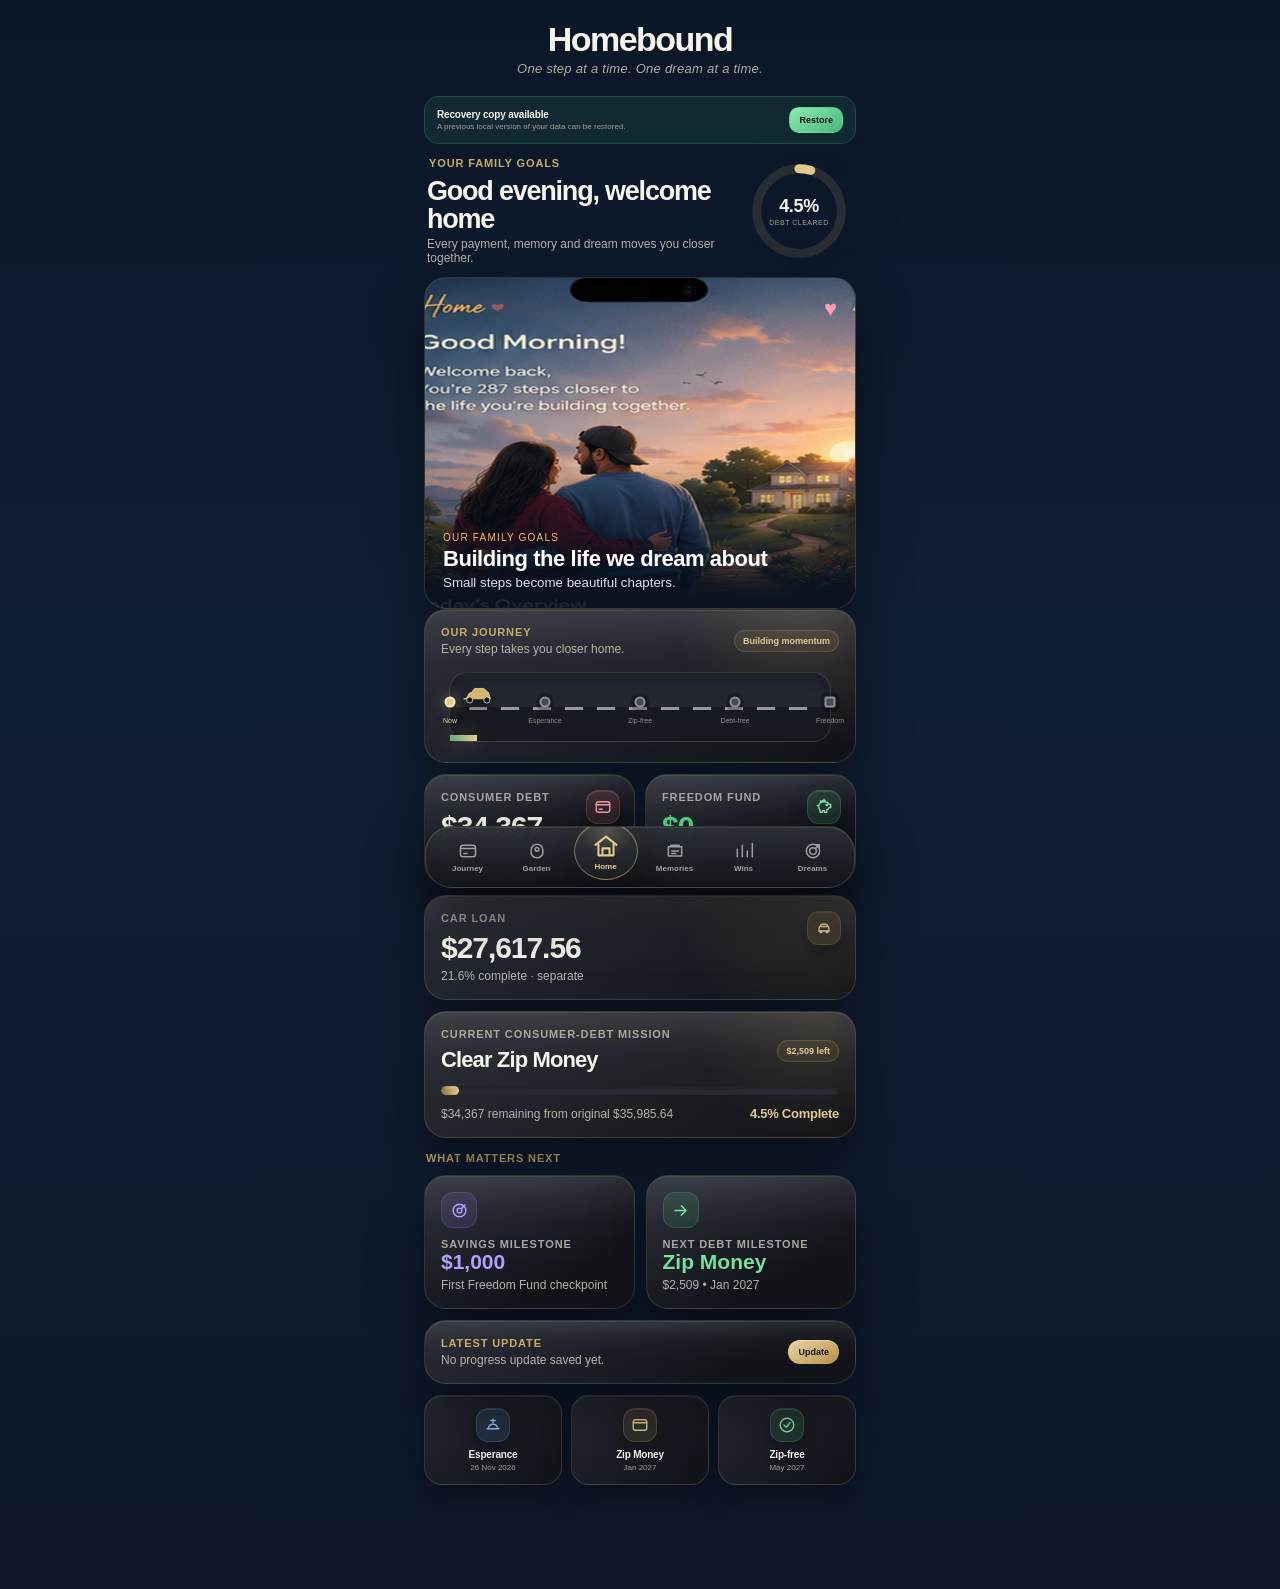
==== commit 01633869: "Add files via upload" ====
--- a/index.html
+++ b/index.html
@@ -4,12 +4,16 @@
 <head>
 <meta charset="utf-8">
 <meta name="viewport" content="width=device-width,initial-scale=1,viewport-fit=cover">
-<meta name="theme-color" content="#0b0c0f">
-<title>Freedom Countdown v3.0 — Premium Journey Edition</title>
+<meta name="theme-color" content="#0b1627">
+<link rel="manifest" href="manifest.webmanifest">
+<link rel="apple-touch-icon" href="homebound-icon.png">
+<link rel="icon" href="homebound-icon.png">
+<title>Homebound v4.0</title>
 
   <link rel="stylesheet" href="styles.css">
 </head>
 <body>
+<div class="splash" id="homeboundSplash"><div class="splash-art"><img src="homebound-icon.png" alt="Homebound"></div><h1>Homebound</h1><p>One step at a time. One dream at a time.</p></div>
 <input class="tab-radio" type="radio" name="tabs" id="tab-home" checked>
 <input class="tab-radio" type="radio" name="tabs" id="tab-debt">
 <input class="tab-radio" type="radio" name="tabs" id="tab-savings">
@@ -20,8 +24,8 @@
 <div class="shell">
   <div class="topbar">
     <div class="brand">
-      <h1>Freedom Countdown</h1>
-      <p>One clean payment at a time.</p>
+      <h1>Homebound</h1>
+      <p>One step at a time. One dream at a time.</p>
     </div>
   </div>
 
@@ -37,9 +41,9 @@
     <section id="home" class="view">
       <div class="home-hero">
         <div>
-          <div class="section-kicker">Your financial position</div>
-          <div class="home-hero-title">Freedom Countdown</div>
-          <div class="meta">Consumer debt, savings and vehicle finance — clearly separated.</div>
+          <div class="section-kicker">Your family goals</div>
+          <div class="home-hero-title" id="homeGreeting">Welcome home</div>
+          <div class="meta">Every payment, memory and dream moves you closer together.</div>
         </div>
         <div class="home-hero-ring" aria-label="Consumer debt progress">
           <svg viewBox="0 0 120 120">
@@ -53,8 +57,14 @@
         </div>
       </div>
 
-      <div class="card freedom-journey-card" aria-label="Freedom journey timeline">
-        <div class="row journey-heading"><div><div class="section-kicker" style="margin:0">Freedom journey</div><div class="meta">Your progress, turned into a road map.</div></div><span class="badge" id="journeyStageLabel">Building momentum</span></div>
+      <div class="card family-goals-hero">
+  <img src="homebound-hero.jpg" alt="Illustrated couple looking towards their future home">
+  <div class="family-goals-overlay"><span>Our family goals</span><strong>Building the life we dream about</strong><small id="dailyHomeboundMessage">Keep moving forward together.</small></div>
+  <div class="floating-heart" aria-hidden="true">♥</div>
+</div>
+
+      <div class="card freedom-journey-card" aria-label="Our journey timeline">
+        <div class="row journey-heading"><div><div class="section-kicker" style="margin:0">Our journey</div><div class="meta">Every step takes you closer home.</div></div><span class="badge" id="journeyStageLabel">Building momentum</span></div>
         <div class="journey-road" id="journeyRoad" style="--journey-progress:4.5%">
           <div class="journey-progress"></div>
           <div class="journey-car" aria-hidden="true"><svg viewBox="0 0 64 32"><path d="M10 21h44l-3-10H20l-6 10Z"/><path d="m23 11 5-7h15l8 7"/><circle cx="20" cy="23" r="5"/><circle cx="48" cy="23" r="5"/></svg></div>
@@ -145,7 +155,7 @@
     </section>
 
     <section id="debt" class="view">
-      <div class="page-title">Debt Centre</div>
+      <div class="page-title">Journey</div><div class="chapter-intro">Every payment moves your story forward.</div>
       <div class="stack">
         <div class="card">
           <div class="section-kicker">Consumer debt</div>
@@ -170,7 +180,7 @@
     </section>
 
     <section id="savings" class="view">
-      <div class="page-title">Savings</div>
+      <div class="page-title">Wealth Garden</div><div class="chapter-intro">Watch your future grow with every dollar saved.</div>
       <div class="stack">
         <div class="card savings-hero">
           <div class="piggy-stage" aria-hidden="true">
@@ -311,7 +321,9 @@
     </section>
 
     <section id="family" class="view">
-      <div class="page-title">Family Cashflow</div>
+      <div class="page-title">Memories</div><div class="chapter-intro">Milestones, moments and the family story you are building.</div>
+<div class="card memory-story-card"><div class="memory-orbit"><span>♥</span></div><div><div class="section-kicker">Our story</div><div id="memoryTimeline" class="memory-timeline"></div></div></div>
+<div class="section-kicker chapter-subheading">Family ledger</div>
 
       <div class="grid2 family-summary-grid">
         <div class="card family-income-card">
@@ -411,7 +423,9 @@
     </section>
 
     <section id="insights" class="view">
-      <div class="page-title">Insights</div>
+      <div class="page-title">Achievements</div><div class="chapter-intro">Celebrate the progress that once felt impossible.</div>
+<div class="card trophy-room"><div class="trophy-shelf"><span>🏆</span><span>🥇</span><span>💎</span></div><div><strong id="achievementHeadline">Your cabinet is growing</strong><small>Milestones unlock automatically.</small></div></div>
+<div class="card wealth-garden"><div class="garden-sky"><span class="garden-sun"></span><span class="garden-cloud c1"></span><span class="garden-cloud c2"></span></div><div class="garden-tree" id="gardenTree"><span class="trunk"></span><span class="crown"></span><span class="fruit f1"></span><span class="fruit f2"></span><span class="fruit f3"></span></div><div class="garden-ground"></div><div class="garden-copy"><div class="section-kicker">Wealth garden</div><strong id="gardenStage">A new beginning</strong><small>Your environment brightens as your position improves.</small></div></div>
       <div class="stack">
         <div class="card">
           <div class="section-kicker">Monthly commitments</div>
@@ -433,7 +447,17 @@
     </section>
 
     <section id="goals" class="view">
-      <div class="page-title">Mission Control</div>
+      <div class="page-title">Dreams</div><div class="chapter-intro">A shared vision board for the life ahead.</div>
+<div class="dream-grid" id="dreamGrid">
+<button class="dream-card" data-dream="Dream home"><span>🏡</span><strong>Dream home</strong><small>Our future address</small><i>0%</i></button>
+<button class="dream-card" data-dream="New car"><span>🚙</span><strong>New car</strong><small>A future upgrade</small><i>0%</i></button>
+<button class="dream-card" data-dream="Japan"><span>🗾</span><strong>Japan</strong><small>Adventure together</small><i>0%</i></button>
+<button class="dream-card active" data-dream="Esperance"><span>🌊</span><strong>Esperance</strong><small>First postcard</small><i>Planned</i></button>
+<button class="dream-card" data-dream="Future family"><span>♥</span><strong>Future family</strong><small>A beautiful chapter</small><i>Dreaming</i></button>
+<button class="dream-card" data-dream="Financial freedom"><span>🌳</span><strong>Financial freedom</strong><small>The long view</small><i id="dreamFreedomPct">0%</i></button>
+</div>
+<div class="card dream-note-card"><div class="section-kicker">Dream note</div><textarea id="dreamNote" placeholder="Write a thought about the life you are building together..."></textarea><button id="saveDreamNote" class="save-button" type="button">Save dream note</button><div id="dreamNoteStatus" class="save-status"></div></div>
+<div class="section-kicker chapter-subheading">Adventures & settings</div>
       <div class="stack">
         <div class="card esperance-card">
           <div class="esperance-scene" aria-hidden="true">
@@ -521,12 +545,12 @@
 </div>
 
 <nav class="nav">
-  <label for="tab-debt"><svg viewBox="0 0 24 24"><rect x="3" y="5" width="18" height="14" rx="3"/><path d="M3 9h18M7 15h4"/></svg>Debt</label>
-  <label for="tab-savings"><svg viewBox="0 0 24 24"><path d="M5 10.5c0-3.6 3.2-6.5 7-6.5s7 2.9 7 6.5v3.2c0 3.5-2.9 6.3-6.4 6.3h-1.2C7.9 20 5 17.2 5 13.7z"/><circle cx="12" cy="10" r="2.2"/></svg>Savings</label>
+  <label for="tab-debt"><svg viewBox="0 0 24 24"><rect x="3" y="5" width="18" height="14" rx="3"/><path d="M3 9h18M7 15h4"/></svg>Journey</label>
+  <label for="tab-savings"><svg viewBox="0 0 24 24"><path d="M5 10.5c0-3.6 3.2-6.5 7-6.5s7 2.9 7 6.5v3.2c0 3.5-2.9 6.3-6.4 6.3h-1.2C7.9 20 5 17.2 5 13.7z"/><circle cx="12" cy="10" r="2.2"/></svg>Garden</label>
   <label for="tab-home" class="home"><svg viewBox="0 0 24 24"><path d="m3 11 9-7 9 7"/><path d="M5.5 10.5V20h13v-9.5M9 20v-6h6v6"/></svg><span>Home</span></label>
-  <label for="tab-family"><svg viewBox="0 0 24 24"><path d="M4 7h16v11H4zM7 7V5h10v2M8 12h8M8 15h5"/></svg>Family</label>
-  <label for="tab-insights"><svg viewBox="0 0 24 24"><path d="M4 19V10M10 19V5M16 19v-7M22 19V3"/></svg>Insights</label>
-  <label for="tab-goals"><svg viewBox="0 0 24 24"><circle cx="12" cy="12" r="8"/><circle cx="12" cy="12" r="4"/><path d="m15.5 8.5 4-4M16 4.5h3.5V8"/></svg>Goals</label>
+  <label for="tab-family"><svg viewBox="0 0 24 24"><path d="M4 7h16v11H4zM7 7V5h10v2M8 12h8M8 15h5"/></svg>Memories</label>
+  <label for="tab-insights"><svg viewBox="0 0 24 24"><path d="M4 19V10M10 19V5M16 19v-7M22 19V3"/></svg>Wins</label>
+  <label for="tab-goals"><svg viewBox="0 0 24 24"><circle cx="12" cy="12" r="8"/><circle cx="12" cy="12" r="4"/><path d="m15.5 8.5 4-4M16 4.5h3.5V8"/></svg>Dreams</label>
 </nav>
 
 <div class="celebration-layer" id="celebrationLayer" aria-hidden="true"></div>
--- a/styles.css
+++ b/styles.css
@@ -938,3 +938,22 @@
 .value,.feature-main,.debt-amount{font-variant-numeric:tabular-nums}
 @media(max-width:370px){.badge-cabinet{grid-template-columns:repeat(2,1fr)}.journey-stop i{font-size:6px}}
 @media(prefers-reduced-motion:reduce){.journey-car,.confetti-piece,.payment-burst{animation:none!important}.journey-car,.journey-progress,.achievement,.premium-toast{transition:none!important}}
+
+
+/* Homebound v4.0 */
+:root{--hb-navy:#0b1627;--hb-ink:#162238;--hb-cream:#fff8ed;--hb-sunset:#f3a95f;--hb-rose:#a3415c;--hb-sage:#8fb58c}
+body{background:linear-gradient(180deg,#0b1627 0,#111f34 42%,#0d1728 100%)}
+.brand h1{text-transform:none;letter-spacing:-.03em}.brand p{color:#e9c89d}
+.splash{position:fixed;inset:0;z-index:9999;background:radial-gradient(circle at 50% 28%,#213b59,#091321 72%);display:flex;flex-direction:column;align-items:center;justify-content:center;text-align:center;transition:opacity .7s ease,visibility .7s ease}.splash.hide{opacity:0;visibility:hidden}.splash-art{width:152px;height:152px;border-radius:34px;overflow:hidden;box-shadow:0 25px 65px #0008;animation:splashFloat 2.2s ease-in-out infinite}.splash-art img{width:100%;height:100%;object-fit:cover}.splash h1{font-size:38px;margin:22px 0 4px;color:#fff}.splash p{color:#e9c89d;font-size:14px}@keyframes splashFloat{50%{transform:translateY(-8px)}}
+.chapter-intro{margin:-8px 0 16px;color:var(--text-muted);font-size:13px}.chapter-subheading{margin:22px 0 10px}
+.family-goals-hero{position:relative;min-height:330px;padding:0;overflow:hidden}.family-goals-hero img{width:100%;height:330px;object-fit:cover;display:block;animation:heroBreath 10s ease-in-out infinite alternate}.family-goals-overlay{position:absolute;inset:auto 0 0;padding:70px 18px 18px;background:linear-gradient(transparent,rgba(7,17,30,.92));display:flex;flex-direction:column}.family-goals-overlay span{text-transform:uppercase;letter-spacing:.12em;font-size:10px;color:#f2b76d}.family-goals-overlay strong{font-size:22px;color:#fff;margin:3px 0}.family-goals-overlay small{color:#d8e2ef}.floating-heart{position:absolute;right:18px;top:18px;color:#ff9cae;font-size:22px;animation:heartBeat 2.3s infinite}@keyframes heroBreath{to{transform:scale(1.04)}}@keyframes heartBeat{50%{transform:scale(1.25)}}
+#debt .vehicle{animation:roadGlow 5s ease-in-out infinite}@keyframes roadGlow{50%{box-shadow:0 0 35px rgba(243,169,95,.16)}}
+#savings .savings-hero:after{content:'✦';position:absolute;right:18px;top:18px;color:#e9c36b;animation:sparkle 2s infinite}@keyframes sparkle{50%{opacity:.25;transform:rotate(35deg) scale(.7)}}
+.memory-story-card{display:grid;grid-template-columns:56px 1fr;gap:14px;align-items:start}.memory-orbit{width:50px;height:50px;border-radius:50%;display:grid;place-items:center;background:linear-gradient(145deg,#a3415c,#ef9a9a);box-shadow:0 0 0 8px rgba(163,65,92,.12)}.memory-timeline{display:grid;gap:10px;margin-top:10px}.memory-event{position:relative;padding:10px 12px 10px 16px;border-left:2px solid #d9a55e;background:rgba(255,255,255,.035);border-radius:0 10px 10px 0}.memory-event strong{display:block;color:#fff;font-size:13px}.memory-event span{display:block;color:var(--text-muted);font-size:11px;margin-top:2px}
+.trophy-room{display:flex;align-items:center;gap:16px;background:linear-gradient(135deg,rgba(197,146,69,.18),rgba(255,255,255,.04))}.trophy-room small{display:block;color:var(--text-muted);margin-top:3px}.trophy-shelf{display:flex;gap:8px;font-size:28px;animation:trophyShine 4s ease-in-out infinite}@keyframes trophyShine{50%{filter:drop-shadow(0 0 12px #f1c66a)}}
+.wealth-garden{position:relative;min-height:260px;overflow:hidden;padding:0}.garden-sky{position:absolute;inset:0;background:linear-gradient(#7ba8cf,#d7b780 63%,#304c3d)}.garden-sun{position:absolute;width:55px;height:55px;border-radius:50%;background:#ffe18a;right:28px;top:25px;box-shadow:0 0 32px #ffe18a99}.garden-cloud{position:absolute;width:70px;height:20px;border-radius:30px;background:#fff8;top:42px;animation:cloudDrift 13s linear infinite}.garden-cloud:before,.garden-cloud:after{content:'';position:absolute;border-radius:50%;background:inherit}.garden-cloud:before{width:28px;height:28px;left:14px;top:-12px}.garden-cloud:after{width:34px;height:34px;right:10px;top:-17px}.c1{left:-80px}.c2{left:-140px;top:88px;animation-delay:-7s}@keyframes cloudDrift{to{transform:translateX(560px)}}.garden-ground{position:absolute;inset:auto 0 0;height:90px;background:linear-gradient(#4f734a,#263e32)}.garden-tree{position:absolute;left:50%;bottom:52px;width:130px;height:145px;transform:translateX(-50%) scale(var(--tree-scale,.55));transform-origin:50% 100%;transition:transform 1.2s ease}.trunk{position:absolute;left:55px;bottom:0;width:22px;height:78px;background:#5e3d2b;border-radius:12px}.crown{position:absolute;left:12px;top:0;width:108px;height:100px;border-radius:55% 45% 50% 50%;background:radial-gradient(circle at 35% 30%,#9aca78,#3f7648 67%);box-shadow:-35px 25px 0 -12px #467f4b,34px 22px 0 -15px #376943}.fruit{position:absolute;width:10px;height:10px;border-radius:50%;background:#f5b54a;z-index:2}.f1{left:36px;top:45px}.f2{left:78px;top:28px}.f3{left:92px;top:61px}.garden-copy{position:absolute;left:14px;right:14px;bottom:12px;padding:10px 12px;border-radius:12px;background:rgba(8,18,31,.72);backdrop-filter:blur(10px)}.garden-copy strong,.garden-copy small{display:block}.garden-copy small{color:#dbe6df;margin-top:2px}
+.dream-grid{display:grid;grid-template-columns:1fr 1fr;gap:12px}.dream-card{min-height:145px;display:flex;flex-direction:column;align-items:flex-start;justify-content:flex-end;padding:14px;background:linear-gradient(160deg,#243552,#121c2d);border:1px solid rgba(255,255,255,.08);color:#fff;position:relative;overflow:hidden}.dream-card:before{content:'';position:absolute;inset:0;background:radial-gradient(circle at 80% 15%,rgba(243,169,95,.2),transparent 42%)}.dream-card span{font-size:36px;margin-bottom:auto;z-index:1}.dream-card strong,.dream-card small,.dream-card i{z-index:1}.dream-card small{color:#b9c5d4;margin-top:2px}.dream-card i{position:absolute;right:10px;top:10px;font-style:normal;font-size:10px;color:#f3c17f}.dream-card.active{outline:1px solid #e8aa61}.dream-card.completed{background:linear-gradient(160deg,#365e48,#172b22)}.dream-note-card textarea{width:100%;min-height:90px;margin:10px 0;padding:12px;border-radius:12px;border:1px solid var(--border);background:#0d1727;color:#fff;resize:vertical}
+#goals .esperance-scene{filter:saturate(1.15)}
+.nav{overflow-x:auto;justify-content:flex-start}.nav label{min-width:64px}
+@media(max-width:430px){.family-goals-hero,.family-goals-hero img{height:300px;min-height:300px}.dream-grid{gap:9px}.dream-card{min-height:132px;padding:11px}.nav label{font-size:9px}}
+@media(prefers-reduced-motion:reduce){.splash-art,.family-goals-hero img,.floating-heart,.trophy-shelf,.garden-cloud,#debt .vehicle,#savings .savings-hero:after{animation:none!important}}
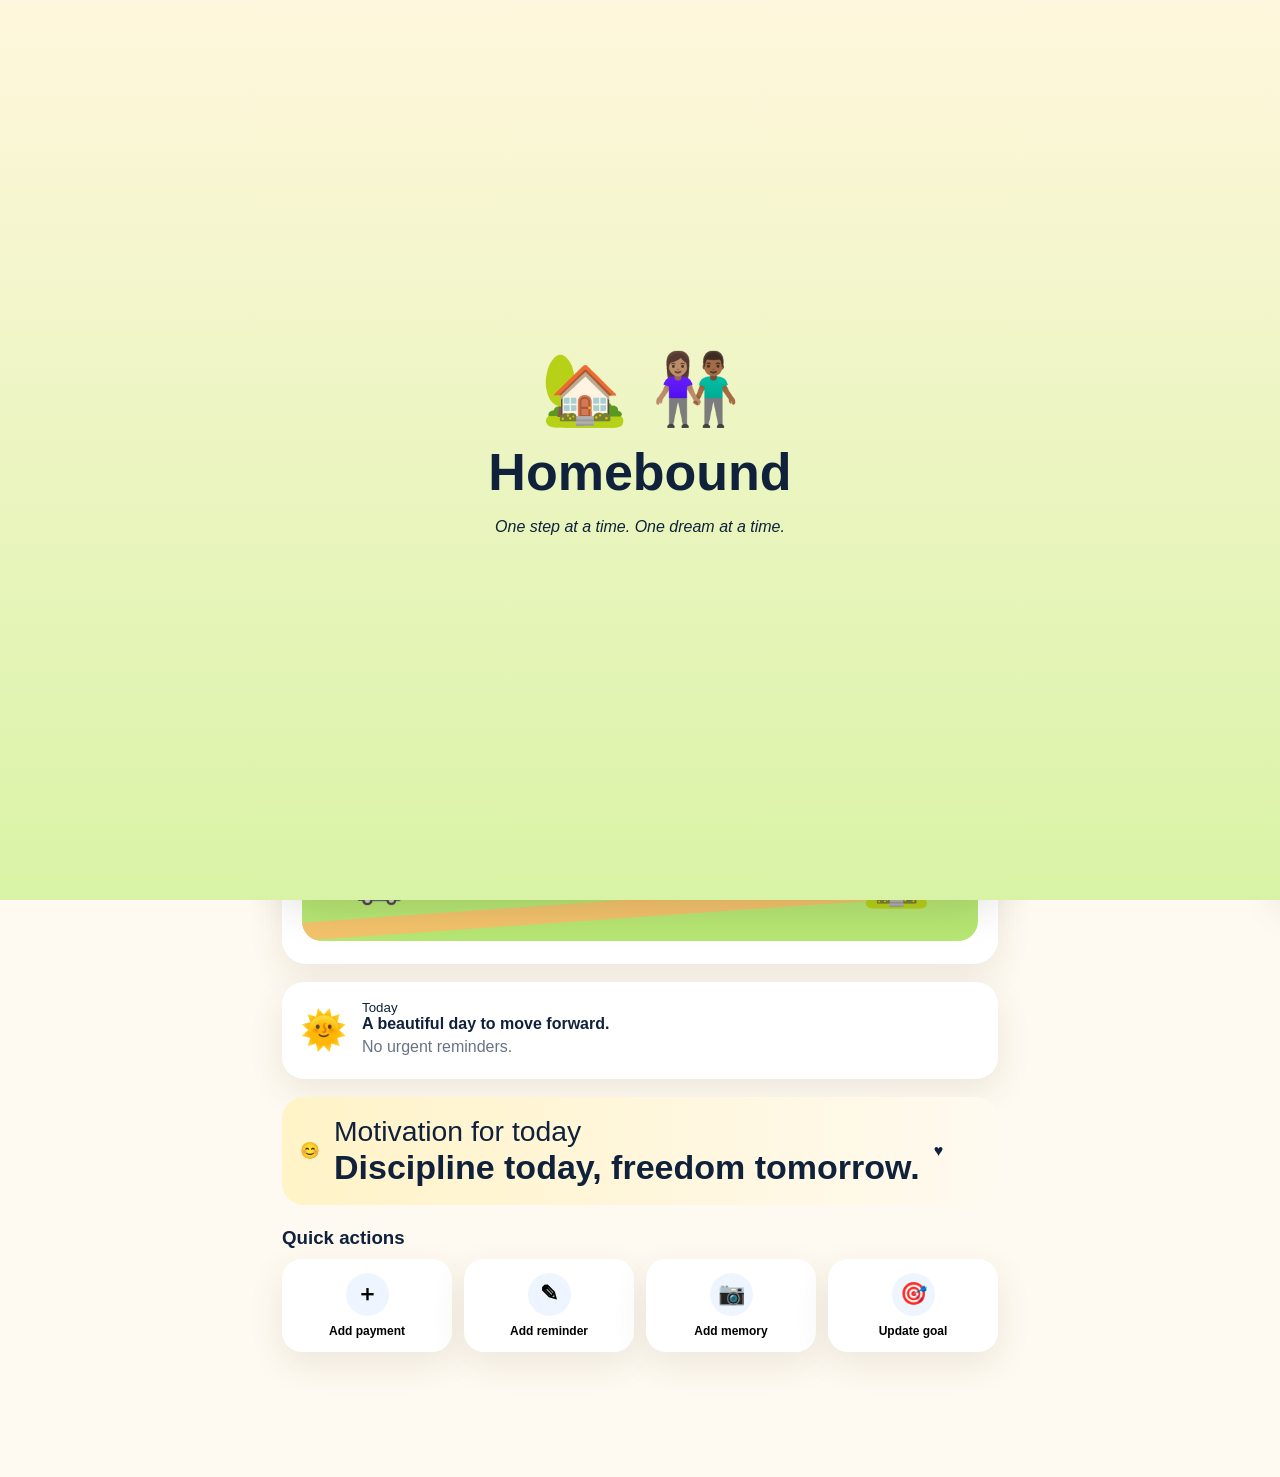
==== commit 4b2deb72: "Add files via upload" ====
--- a/index.html
+++ b/index.html
@@ -1,560 +1,143 @@
-
 <!doctype html>
-<html lang="en">
+<html lang="en-AU">
 <head>
-<meta charset="utf-8">
-<meta name="viewport" content="width=device-width,initial-scale=1,viewport-fit=cover">
-<meta name="theme-color" content="#0b1627">
-<link rel="manifest" href="manifest.webmanifest">
-<link rel="apple-touch-icon" href="homebound-icon.png">
-<link rel="icon" href="homebound-icon.png">
-<title>Homebound v4.0</title>
-
+  <meta charset="utf-8">
+  <meta name="viewport" content="width=device-width,initial-scale=1,viewport-fit=cover">
+  <meta name="theme-color" content="#fffaf1">
+  <meta name="apple-mobile-web-app-capable" content="yes">
+  <meta name="apple-mobile-web-app-status-bar-style" content="default">
+  <meta name="apple-mobile-web-app-title" content="Homebound">
+  <title>Homebound</title>
+  <link rel="manifest" href="manifest.webmanifest">
+  <link rel="apple-touch-icon" href="homebound-icon.png">
   <link rel="stylesheet" href="styles.css">
 </head>
 <body>
-<div class="splash" id="homeboundSplash"><div class="splash-art"><img src="homebound-icon.png" alt="Homebound"></div><h1>Homebound</h1><p>One step at a time. One dream at a time.</p></div>
-<input class="tab-radio" type="radio" name="tabs" id="tab-home" checked>
-<input class="tab-radio" type="radio" name="tabs" id="tab-debt">
-<input class="tab-radio" type="radio" name="tabs" id="tab-savings">
-<input class="tab-radio" type="radio" name="tabs" id="tab-insights">
-<input class="tab-radio" type="radio" name="tabs" id="tab-goals">
-<input class="tab-radio" type="radio" name="tabs" id="tab-family">
-
-<div class="shell">
-  <div class="topbar">
-    <div class="brand">
-      <h1>Homebound</h1>
-      <p>One step at a time. One dream at a time.</p>
-    </div>
+  <div id="splash" class="splash" aria-hidden="true">
+    <div class="splash-world"><span>🏡</span><span class="splash-couple">👩🏽‍🤝‍👨🏾</span></div>
+    <h1>Homebound</h1><p>One step at a time. One dream at a time.</p>
   </div>
 
-  <div class="recovery-banner" id="recoveryBanner" hidden>
-      <div>
-        <strong>Recovery copy available</strong>
-        <span>A previous local version of your data can be restored.</span>
-      </div>
-      <button id="restoreAutoBackup" type="button">Restore</button>
+  <div class="app-shell">
+    <header class="topbar">
+      <div><h1>Homebound <span class="heart">♥</span></h1><p>One step at a time. One dream at a time.</p></div>
+      <button class="icon-button notification-button" id="notificationButton" aria-label="Notifications">🔔<span id="notificationBadge" class="badge-count" hidden>0</span></button>
+    </header>
+
+    <div id="recoveryBanner" class="recovery-banner" hidden>
+      <div><strong>🛡️ Recovery copy available</strong><span>A previous local version of your data can be restored.</span></div>
+      <button id="restoreRecovery" class="button green">Restore</button>
     </div>
 
-  <main>
-    <section id="home" class="view">
-      <div class="home-hero">
-        <div>
-          <div class="section-kicker">Your family goals</div>
-          <div class="home-hero-title" id="homeGreeting">Welcome home</div>
-          <div class="meta">Every payment, memory and dream moves you closer together.</div>
+    <main id="mainContent">
+      <section class="tab-panel" data-tab="journey" hidden>
+        <div class="section-heading"><div><h2>Your Journey 🚙</h2><p>Every step takes you closer home. ❤️</p></div></div>
+        <article class="next-step-card tappable" data-detail="nextStep"><span>🗓️</span><div><small>Today's next step</small><strong id="nextStepText">Take one small step forward</strong><em id="nextStepDue">Ready when you are</em></div><button class="button green" data-action="quickPayment">Make payment</button></article>
+        <div class="journey-scene">
+          <div class="sky-birds">⌁　⌁</div><div class="waterfall">💧</div><div class="journey-road"><div id="journeyCar" class="journey-car">🚙</div><div class="you-sign">📍 You are here</div></div>
+          <div id="journeyDestinations" class="destination-list"></div>
         </div>
-        <div class="home-hero-ring" aria-label="Consumer debt progress">
-          <svg viewBox="0 0 120 120">
-            <circle class="hero-ring-track" cx="60" cy="60" r="47"></circle>
-            <circle class="hero-ring-progress" id="homeProgressRing" cx="60" cy="60" r="47"></circle>
-          </svg>
-          <div class="hero-ring-centre">
-            <strong id="homeProgressPercent">4.5%</strong>
-            <span>debt cleared</span>
-          </div>
+        <div class="three-stats">
+          <div><span>📅</span><small>Estimated completion</small><strong id="journeyEstimate">—</strong></div>
+          <div><span>🧭</span><small>Journey progress</small><strong id="journeyPercent">0%</strong></div>
+          <div><span>⭐</span><small>Total cleared</small><strong id="journeyCleared">$0</strong></div>
         </div>
-      </div>
+        <article class="card"><div class="card-title"><h3>Journey highlights</h3><button class="text-button" data-tab-target="wins">View all</button></div><div id="journeyHighlights" class="highlight-row"></div></article>
+      </section>
 
-      <div class="card family-goals-hero">
-  <img src="homebound-hero.jpg" alt="Illustrated couple looking towards their future home">
-  <div class="family-goals-overlay"><span>Our family goals</span><strong>Building the life we dream about</strong><small id="dailyHomeboundMessage">Keep moving forward together.</small></div>
-  <div class="floating-heart" aria-hidden="true">♥</div>
-</div>
+      <section class="tab-panel" data-tab="garden" hidden>
+        <div class="section-heading"><div><h2>Your Garden 🌱</h2><p>Every step you take helps something beautiful grow.</p></div></div>
+        <div class="four-stats garden-stats">
+          <button class="stat-card tappable" data-detail="netWorth"><span>🌿</span><small>Net worth</small><strong id="gardenNetWorth">$0</strong><em>Growing strong!</em></button>
+          <button class="stat-card tappable" data-detail="savings"><span>🌱</span><small>Total saved</small><strong id="gardenSavings">$0</strong><em>This is you!</em></button>
+          <button class="stat-card tappable" data-detail="growth"><span>🌿</span><small>Growth this month</small><strong id="gardenGrowth">$0</strong><em>Keep it up!</em></button>
+          <button class="stat-card tappable" data-detail="gardenLevel"><span>🌸</span><small>Garden level</small><strong id="gardenLevel">Level 1</strong><em>Keep growing!</em></button>
+        </div>
+        <article id="gardenWorld" class="garden-world level-1">
+          <div class="garden-sun">☀️</div><div class="garden-house">🏡</div><div class="garden-pond">🐟</div><div class="garden-butterfly">🦋</div>
+          <div id="gardenZones" class="garden-zones"></div>
+        </article>
+        <article class="card explore-card"><div><strong>Explore & interact</strong><p>Tap around your garden to discover little moments of joy.</p></div><div><button class="round-tap" data-garden-tap="butterfly">🦋</button><button class="round-tap" data-garden-tap="fish">🐠</button><button class="round-tap" data-garden-tap="bee">🐝</button><button class="round-tap" data-garden-tap="bird">🐦</button></div></article>
+        <article class="motivation-card">🌞 <div><small>Garden thought</small><strong>Patience, consistency and small steps create the most beautiful gardens.</strong></div>♥</article>
+      </section>
 
-      <div class="card freedom-journey-card" aria-label="Our journey timeline">
-        <div class="row journey-heading"><div><div class="section-kicker" style="margin:0">Our journey</div><div class="meta">Every step takes you closer home.</div></div><span class="badge" id="journeyStageLabel">Building momentum</span></div>
-        <div class="journey-road" id="journeyRoad" style="--journey-progress:4.5%">
-          <div class="journey-progress"></div>
-          <div class="journey-car" aria-hidden="true"><svg viewBox="0 0 64 32"><path d="M10 21h44l-3-10H20l-6 10Z"/><path d="m23 11 5-7h15l8 7"/><circle cx="20" cy="23" r="5"/><circle cx="48" cy="23" r="5"/></svg></div>
-          <span class="journey-stop active" style="--stop:0%"><i>Now</i></span>
-          <span class="journey-stop" id="stopEsperance" style="--stop:25%"><i>Esperance</i></span>
-          <span class="journey-stop" id="stopZipFree" style="--stop:50%"><i>Zip-free</i></span>
-          <span class="journey-stop" id="stopDebtFree" style="--stop:75%"><i>Debt-free</i></span>
-          <span class="journey-stop finish" style="--stop:100%"><i>Freedom</i></span>
+      <section class="tab-panel" data-tab="dreams" hidden>
+        <div class="section-heading"><div><h2>Your Dreams ⭐</h2><p>Big or small, every dream counts.</p></div><button class="icon-button" data-action="addDream">＋</button></div>
+        <article class="dream-hero"><div class="balloons">🎈　🎈</div><blockquote>“Dream it.<br>Plan it.<br>Grow it.<br>Live it.” 💜</blockquote><div class="dream-house">🏡</div></article>
+        <div class="four-stats">
+          <div><span>⭐</span><small>Total dreams</small><strong id="dreamCount">0</strong></div><div><span>🐷</span><small>Total saved</small><strong id="dreamSaved">$0</strong></div><div><span>📈</span><small>Monthly saving</small><strong id="dreamMonthly">$0</strong></div><div><span>🎯</span><small>On track</small><strong id="dreamOnTrack">0</strong></div>
         </div>
-      </div>
+        <div class="card-title"><h3>Your dream collection</h3><button class="text-button" data-action="addDream">Add new</button></div>
+        <div id="dreamGrid" class="dream-grid"></div>
+        <button class="add-card" data-action="addDream"><span>＋</span><div><strong>Add a new dream</strong><small>Because the next big thing could be yours!</small></div></button>
+      </section>
 
-      <div class="home-summary-grid">
-        <div class="card home-summary-card debt">
-          <div class="metric-icon red"><svg viewBox="0 0 24 24"><rect x="3" y="5" width="18" height="14" rx="3"/><path d="M3 9h18M7 15h4"/></svg></div>
-          <div class="label">Consumer debt</div>
-          <div class="value" id="homeConsumerDebt">$34,367</div>
-          <div class="meta" id="homeConsumerPaid">$1,619 paid off</div>
+      <section class="tab-panel home-panel active" data-tab="home">
+        <section class="welcome-hero">
+          <div class="welcome-copy"><h2 id="greeting">Good evening,<br>welcome home 👋</h2><p id="stepsCloser">Every day brings you closer to the life you're building together.</p><span>♥ Keep going, you're doing great!</span></div>
+          <div class="emoji-couple"><span class="sun">☀️</span><span class="couple">👩🏽‍🤝‍👨🏾</span><span class="bird">🕊️</span></div>
+        </section>
+        <div class="four-stats home-stats">
+          <button class="stat-card tappable" data-detail="debtCleared"><span>📈</span><small>Journey cleared</small><strong id="homeDebtPercent">0%</strong><em>Keep going!</em></button>
+          <button class="stat-card tappable" data-detail="savings"><span>🐷</span><small>Savings</small><strong id="homeSavings">$0</strong><em>Total saved</em></button>
+          <button class="stat-card tappable" data-detail="netWorth"><span>🪴</span><small>Net worth</small><strong id="homeNetWorth">$0</strong><em>You're growing!</em></button>
+          <button class="stat-card tappable" data-detail="daysTogether"><span>📅</span><small>Days together</small><strong id="daysTogether">—</strong><em>Days and counting</em></button>
         </div>
+        <article class="card journey-preview tappable" data-tab-target="journey">
+          <div class="card-title"><div><h3>Your Journey</h3><p>Every step takes you closer home.</p></div><button class="button yellow">View Journey →</button></div>
+          <div class="preview-landscape"><span class="preview-car" id="previewCar">🚙</span><span class="preview-home">🏡</span></div>
+          <div id="previewMilestones" class="preview-milestones"></div>
+        </article>
+        <article class="today-card tappable" data-detail="today"><div class="today-icon">🌞</div><div><small>Today</small><strong id="todayHeadline">A beautiful day to move forward.</strong><p id="todayDetails">No urgent reminders.</p></div></article>
+        <article class="motivation-card">😊 <div><small>Motivation for today</small><strong id="dailyMotivation">Discipline today, freedom tomorrow.</strong></div>♥</article>
+        <h3 class="subheading">Quick actions</h3>
+        <div class="quick-actions"><button data-action="quickPayment"><span>＋</span>Add payment</button><button data-action="addReminder"><span>✎</span>Add reminder</button><button data-action="addMemory"><span>📷</span>Add memory</button><button data-action="addDream"><span>🎯</span>Update goal</button></div>
+      </section>
 
-        <div class="card home-summary-card fund">
-          <div class="metric-icon green piggy-anim" aria-label="Animated piggy bank">
-            <svg viewBox="0 0 24 24">
-              <path class="pig-body" d="M5 11c0-3.5 3-6 7-6 3.2 0 5.7 1.3 7 3.6h2v4h-2.1c-.6 1.4-1.7 2.6-3.2 3.3V19h-3v-2h-3v2h-3v-3.1C5.6 14.7 5 13 5 11Z"/>
-              <circle cx="15.7" cy="9.2" r="0.8"/>
-              <path d="M8.2 6.1 7 3.9l3 .7M4.8 10H3"/>
-              <path class="coin" d="M12 1.7v3.1M10.5 3.2h3"/>
-            </svg>
-          </div>
-          <div class="label">Freedom Fund</div>
-          <div class="value" id="homeFreedomFund" style="color:var(--emerald)">$0</div>
-          <div class="meta">Goal $5,000</div>
-        </div>
+      <section class="tab-panel" data-tab="adventures" hidden>
+        <div class="section-heading"><div><h2>🌊 Adventures</h2><p>Explore the world. Collect memories that last a lifetime.</p></div><button class="icon-button" data-action="addTrip">＋</button></div>
+        <article class="adventure-hero"><blockquote>“Collect moments,<br>not things.” 💜</blockquote><div class="xuv">🚙</div><div class="camp-couple">👩🏽‍🤝‍👨🏾</div></article>
+        <div class="four-stats"><div><span>🧳</span><small>Trips taken</small><strong id="tripCount">0</strong></div><div><span>🌍</span><small>Places visited</small><strong id="placeCount">0</strong></div><div><span>💼</span><small>Total spent</small><strong id="tripSpent">$0</strong></div><div><span>📸</span><small>Memories</small><strong id="tripMemories">0</strong></div></div>
+        <article class="passport card"><div class="passport-cover"><strong>HOMEBOUND<br>ADVENTURES<br>PASSPORT</strong><span>🌐</span></div><div id="passportStamps" class="passport-pages"></div></article>
+        <div class="card-title"><h3>Your adventures</h3><button class="text-button" data-action="addTrip">Plan new trip</button></div><div id="tripGrid" class="trip-grid"></div>
+        <article class="card next-adventure tappable" data-detail="nextTrip"><div><h3>Plan your next adventure</h3><p>Dream it. Plan it. Save for it. Make it happen.</p><div class="progress"><i id="tripProgress"></i></div><small id="tripProgressLabel">No next-trip goal yet</small></div><span>🗺️📷</span></article>
+      </section>
 
-        <div class="card home-summary-card car">
-          <div class="metric-icon gold-icon"><svg viewBox="0 0 24 24"><path d="M5 16h14l-1-6H6zM7 10l1.4-3h7.2L17 10"/><circle cx="8" cy="17" r="1.4"/><circle cx="16" cy="17" r="1.4"/></svg></div>
-          <div class="label">Car loan</div>
-          <div class="value" id="homeCarLoan">$27,617.56</div>
-          <div class="meta" id="homeCarProgress">21.6% complete · separate</div>
-        </div>
-      </div>
+      <section class="tab-panel" data-tab="memories" hidden>
+        <div class="section-heading"><div><h2>📖 Memories</h2><p>Relive the moments. Cherish our story forever.</p></div><button class="icon-button" data-action="addMemory">＋</button></div>
+        <article class="memory-hero"><blockquote>“It's not about what we have,<br>it's about the memories we create together.” ❤️</blockquote><div>👩🏽‍🤝‍👨🏾</div></article>
+        <div class="five-stats"><div><span>📷</span><small>Moments</small><strong id="memoryCount">0</strong></div><div><span>🖼️</span><small>Photos</small><strong id="photoCount">0</strong></div><div><span>📍</span><small>Places</small><strong id="memoryPlaces">0</strong></div><div><span>❤️</span><small>Years together</small><strong id="yearsTogether">—</strong></div><div><span>📓</span><small>Journal entries</small><strong id="journalCount">0</strong></div></div>
+        <div class="card-title"><h3>Our story timeline</h3><button class="text-button" data-action="addMemory">Add moment</button></div>
+        <div class="year-filters" id="memoryFilters"><button class="active" data-year="all">All</button></div>
+        <div id="memoryTimeline" class="memory-timeline"></div>
+      </section>
 
-      <div class="card mission home-mission">
-        <div class="row">
-          <div>
-            <div class="label">Current consumer-debt mission</div>
-            <div class="mission-title">Clear Zip Money</div>
-          </div>
-          <div class="badge" id="homeZipMoneyBalance">$2,509 left</div>
-        </div>
-        <div class="track"><div class="fill goldfill" id="consumerProgressBar" style="width:4.5%"></div></div>
-        <div class="row home-mission-meta">
-          <span class="meta" id="consumerProgressMeta">$34,367 remaining from original $35,985.64</span>
-          <strong id="consumerProgressBadge">4.5%</strong>
-        </div>
-      </div>
+      <section class="tab-panel" data-tab="wins" hidden>
+        <div class="section-heading"><div><h2>🏆 Wins</h2><p>Celebrate every win, big or small. We did it!</p></div><button class="icon-button" data-action="addWin">＋</button></div>
+        <article class="wins-hero"><blockquote>“Small wins today,<br>big freedom tomorrow.” ⭐</blockquote><div>👩🏽‍🤝‍👨🏾🙌</div></article>
+        <div class="five-stats"><div><span>🏆</span><small>Total wins</small><strong id="winCount">0</strong></div><div><span>🎄</span><small>Milestones</small><strong id="milestoneCount">0</strong></div><div><span>📈</span><small>Goals achieved</small><strong id="goalsAchieved">0</strong></div><div><span>❤️</span><small>Days in a row</small><strong id="streakDays">0</strong></div><div><span>🥇</span><small>Streaks going</small><strong id="streakCount">0</strong></div></div>
+        <div class="category-filters" id="winFilters"><button class="active" data-category="all">All</button><button data-category="Financial">Financial</button><button data-category="Life">Life</button><button data-category="Travel">Travel</button><button data-category="Relationship">Relationship</button></div>
+        <div id="winGrid" class="win-grid"></div>
+        <article class="card streak-card"><h3>Your win streaks</h3><div id="streakGrid" class="streak-grid"></div></article>
+      </section>
+    </main>
 
-      <div class="section-kicker home-section-heading">What matters next</div>
-      <div class="insight-grid">
-        <div class="card feature-card">
-          <div class="feature-icon purple"><svg viewBox="0 0 24 24"><circle cx="12" cy="12" r="8"/><circle cx="12" cy="12" r="3"/><path d="m15 9 4-4"/></svg></div>
-          <div class="label">Savings milestone</div>
-          <div class="feature-main purple" id="nextSavingsMilestone">$1,000</div>
-          <div class="meta">First Freedom Fund checkpoint</div>
-        </div>
-        <div class="card feature-card">
-          <div class="feature-icon green"><svg viewBox="0 0 24 24"><path d="M5 12h14M13 6l6 6-6 6"/></svg></div>
-          <div class="label">Next debt milestone</div>
-          <div class="feature-main green">Zip Money</div>
-          <div class="meta" id="homeNextDebtMeta">$2,509 • Jan 2027</div>
-        </div>
-      </div>
+    <nav class="bottom-nav" aria-label="Main navigation">
+      <button data-tab-target="journey"><span>🚙</span><small>Journey</small></button>
+      <button data-tab-target="garden"><span>🌿</span><small>Garden</small></button>
+      <button data-tab-target="dreams"><span>⭐</span><small>Dreams</small></button>
+      <button class="home-nav active" data-tab-target="home"><span>🏠</span><small>Home</small></button>
+      <button data-tab-target="adventures"><span>🌊</span><small>Adventures</small></button>
+      <button data-tab-target="memories"><span>📖</span><small>Memories</small></button>
+      <button data-tab-target="wins"><span>🏆</span><small>Wins</small></button>
+    </nav>
+  </div>
 
-      <div class="card home-latest-card">
-        <div class="row">
-          <div>
-            <div class="section-kicker" style="margin:0">Latest update</div>
-            <div class="meta" id="homeLatestUpdate">No progress update saved yet.</div>
-          </div>
-          <label for="tab-savings" class="home-update-link">Update</label>
-        </div>
-      </div>
-
-      <div class="milestones">
-        <div class="mini"><div class="icon-disc blue"><svg viewBox="0 0 24 24"><path d="M4 17h16M6 15c2.5-5.5 9.5-5.5 12 0M12 9V4M9 6h6"/></svg></div><strong>Esperance</strong><small>26 Nov 2026</small></div>
-        <div class="mini"><div class="icon-disc gold"><svg viewBox="0 0 24 24"><rect x="3" y="5" width="18" height="14" rx="3"/><path d="M3 9h18"/></svg></div><strong>Zip Money</strong><small>Jan 2027</small></div>
-        <div class="mini"><div class="icon-disc green"><svg viewBox="0 0 24 24"><circle cx="12" cy="12" r="9"/><path d="m8 12 3 3 5-6"/></svg></div><strong>Zip-free</strong><small>May 2027</small></div>
-      </div>
-    </section>
-
-    <section id="debt" class="view">
-      <div class="page-title">Journey</div><div class="chapter-intro">Every payment moves your story forward.</div>
-      <div class="stack">
-        <div class="card">
-          <div class="section-kicker">Consumer debt</div>
-          <div class="debt-row"><div><div class="debt-name">Credit Card 1</div><div class="debt-sub">9.99% p.a. • $459.95/month</div></div><div class="debt-amount" id="cc1Debt">$9,209</div></div>
-          <div class="debt-row"><div><div class="debt-name">Credit Card 2</div><div class="debt-sub">13.99% p.a. • $686/month</div></div><div class="debt-amount" id="cc2Debt">$18,803</div></div>
-          <div class="debt-row"><div><div class="debt-name">Zip Plus</div><div class="debt-sub">13.7% p.a. • $300/month</div></div><div class="debt-amount" id="zipPlusDebt">$3,846</div></div>
-          <div class="debt-row"><div><div class="debt-name">Zip Money</div><div class="debt-sub">Interest-free currently • $40/week</div></div><div class="debt-amount" id="zipMoneyDebt">$2,509</div></div>
-        </div>
-        <div class="card vehicle">
-          <div class="row"><div><div class="section-kicker" style="margin:0">Vehicle finance</div><div class="mission-title" style="font-size:18px">Car loan</div></div><span class="badge">$151.17/week</span></div>
-          <div class="data-row"><span class="meta">Current balance</span><strong id="carDebt">$27,617.56</strong></div>
-          <div class="car-road-progress" id="carRoadProgress" style="--car-progress:21.6%" aria-label="Car loan repayment progress">
-            <div class="car-road-fill" id="carProgressBar"></div>
-            <div class="car-marker" aria-hidden="true">
-              <svg viewBox="0 0 64 32"><path d="M10 21h44l-3-10H20l-6 10Z"/><path d="m23 11 5-7h15l8 7"/><circle cx="20" cy="23" r="5"/><circle cx="48" cy="23" r="5"/><path d="M3 26h58" class="road-shadow"/></svg>
-            </div>
-            <span class="road-dash dash-one"></span><span class="road-dash dash-two"></span><span class="road-dash dash-three"></span><span class="finish-flag" aria-hidden="true">🏁</span>
-          </div>
-          <div class="meta" id="carProgressMeta">$7,603.44 repaid • 21.6% complete</div><div class="data-row"><span>Weekly payment</span><strong>$151.17/week</strong></div>
-        </div>
-      </div>
-    </section>
-
-    <section id="savings" class="view">
-      <div class="page-title">Wealth Garden</div><div class="chapter-intro">Watch your future grow with every dollar saved.</div>
-      <div class="stack">
-        <div class="card savings-hero">
-          <div class="piggy-stage" aria-hidden="true">
-            <div class="coin-drop coin-one">$</div>
-            <div class="coin-drop coin-two">$</div>
-            <svg class="piggy-large" viewBox="0 0 160 120">
-              <defs>
-                <linearGradient id="pigGold" x1="0" x2="1">
-                  <stop offset="0" stop-color="#8c6e33"/>
-                  <stop offset="0.52" stop-color="#e1c98d"/>
-                  <stop offset="1" stop-color="#b58d46"/>
-                </linearGradient>
-              </defs>
-              <path d="M31 60c0-23 21-41 49-41 21 0 38 8 48 23h14v22h-14c-5 11-14 20-27 25v18H82V94H63v13H44V86C36 79 31 70 31 60Z" fill="url(#pigGold)"/>
-              <circle cx="107" cy="48" r="4" fill="#111318"/>
-              <path d="M51 27 42 11l21 5M30 55H17" fill="none" stroke="#e1c98d" stroke-width="6" stroke-linecap="round" stroke-linejoin="round"/>
-              <path d="M67 18h28" stroke="#111318" stroke-width="6" stroke-linecap="round"/>
-            </svg>
-          </div>
-          <div>
-            <div class="section-kicker">Savings engine</div>
-            <div class="mission-title">Build the Freedom Fund</div>
-            <div class="meta">Every deposit moves the countdown forward.</div>
-          </div>
-        </div>
-        <div class="card">
-          <div class="section-kicker">Freedom Fund</div>
-          <div class="value" id="savingsFreedomFund" style="color:var(--emerald)">$0</div>
-          <div class="track"><div class="fill greenfill" id="savingsProgressBar" style="width:0%"></div></div>
-          <div class="meta">Target by 30 December 2026: $5,000</div>
-        </div>
-        <div class="card">
-          <div class="data-row"><span>Esperance trip</span><strong>$2,000</strong></div>
-          <div class="data-row"><span>Zip Money reserve</span><strong>$1,600</strong></div>
-          <div class="data-row"><span>Christmas / New Year</span><strong>$1,400</strong></div>
-        </div>
-
-        <div class="card savings-plan-card">
-          <div class="section-kicker">Planned $5,000 allocation</div>
-          <div class="savings-visual">
-            <div class="allocation-ring" aria-label="Savings allocation chart">
-              <svg viewBox="0 0 120 120" role="img">
-                <circle class="ring-track" cx="60" cy="60" r="45"></circle>
-                <circle class="ring-segment trip-segment" cx="60" cy="60" r="45"></circle>
-                <circle class="ring-segment zip-segment" cx="60" cy="60" r="45"></circle>
-                <circle class="ring-segment christmas-segment" cx="60" cy="60" r="45"></circle>
-              </svg>
-              <div class="ring-centre">
-                <strong>$5,000</strong>
-                <span>planned</span>
-              </div>
-            </div>
-
-            <div class="allocation-legend">
-              <div class="legend-row">
-                <span class="legend-dot trip-dot"></span>
-                <div><strong>Esperance</strong><small>40% · $2,000</small></div>
-              </div>
-              <div class="legend-row">
-                <span class="legend-dot zip-dot"></span>
-                <div><strong>Zip reserve</strong><small>32% · $1,600</small></div>
-              </div>
-              <div class="legend-row">
-                <span class="legend-dot christmas-dot"></span>
-                <div><strong>Christmas</strong><small>28% · $1,400</small></div>
-              </div>
-            </div>
-          </div>
-          <div class="graphic-caption">
-            Your first $5,000 has three jobs: fund Esperance, protect the Zip Money payoff, and cover Christmas and New Year spending.
-          </div>
-        </div>
-        
-
-<details class="update" id="updatePanel">
-  <summary>Record monthly progress</summary>
-  <div class="update-body">
-
-    <div class="mode-switch" role="tablist" aria-label="Update method">
-      <button class="mode-button active" id="paymentModeButton" type="button" onclick="switchUpdateMode('payments')">Enter payments</button>
-      <button class="mode-button" id="balanceModeButton" type="button" onclick="switchUpdateMode('balances')">Reconcile balances</button>
-    </div>
-
-    <div id="paymentMode">
-      <div class="update-note">
-        Enter what you paid. Freedom Countdown estimates interest for the period and calculates the new balances.
-      </div>
-
-      <div class="field"><label>Update date</label><input id="paymentDate" type="date"></div>
-      <div class="field"><label>Freedom Fund deposit</label><input id="paymentFund" value="0" type="number" min="0" step="0.01"></div>
-      <div class="field"><label>Credit Card 1 payment</label><input id="paymentCc1" value="0" type="number" min="0" step="0.01"></div>
-      <div class="field"><label>Credit Card 2 payment</label><input id="paymentCc2" value="0" type="number" min="0" step="0.01"></div>
-      <div class="field"><label>Zip Plus payment</label><input id="paymentZipPlus" value="0" type="number" min="0" step="0.01"></div>
-      <div class="field"><label>Zip Money payment</label><input id="paymentZipMoney" value="0" type="number" min="0" step="0.01"></div>
-      <div class="field"><label>Car-loan payment</label><input id="paymentCar" value="0" type="number" min="0" step="0.01"></div>
-
-      <button class="save-button" id="applyPayments" type="button">Calculate and save</button>
-      <div class="save-status" id="paymentStatus" aria-live="polite"></div>
-    </div>
-
-    <div id="balanceMode" hidden>
-      <div class="update-note">
-        Use statement balances to correct estimates. Statement balances remain the most accurate source.
-      </div>
-
-      <div class="field"><label>Freedom Fund balance</label><input id="inputFund" value="0" type="number" min="0" step="0.01"></div>
-      <div class="field"><label>Credit Card 1 balance</label><input id="inputCc1" value="9209.08" type="number" min="0" step="0.01"></div>
-      <div class="field"><label>Credit Card 2 balance</label><input id="inputCc2" value="18803" type="number" min="0" step="0.01"></div>
-      <div class="field"><label>Zip Plus balance</label><input id="inputZipPlus" value="3846" type="number" min="0" step="0.01"></div>
-      <div class="field"><label>Zip Money balance</label><input id="inputZipMoney" value="2509" type="number" min="0" step="0.01"></div>
-      <div class="field"><label>Car-loan balance</label><input id="inputCar" value="27617.56" type="number" min="0" step="0.01"></div>
-
-      <button class="save-button" id="saveBalances" type="button">Save statement balances</button>
-      <div class="save-status" id="saveStatus" aria-live="polite"></div>
-    </div>
-  </div>
-</details>
-
-<div class="card progress-report" id="progressReport">
-  <div class="section-kicker">Latest progress report</div>
-  <div class="meta">Save an update to generate your report.</div>
-</div>
-
-<div class="card history-card">
-  <div class="row">
-    <div>
-      <div class="section-kicker" style="margin:0">Update history</div>
-      <div class="meta">Saved only on this device</div>
-    </div>
-    <button class="text-button" id="clearHistory" type="button">Clear</button>
-  </div>
-  <div id="historyList" class="history-list">
-    <div class="meta">No updates saved yet.</div>
-  </div>
-</div>
-
-      </div>
-    </section>
-
-    <section id="family" class="view">
-      <div class="page-title">Memories</div><div class="chapter-intro">Milestones, moments and the family story you are building.</div>
-<div class="card memory-story-card"><div class="memory-orbit"><span>♥</span></div><div><div class="section-kicker">Our story</div><div id="memoryTimeline" class="memory-timeline"></div></div></div>
-<div class="section-kicker chapter-subheading">Family ledger</div>
-
-      <div class="grid2 family-summary-grid">
-        <div class="card family-income-card">
-          <div class="label">Income this month</div>
-          <div class="value family-positive" id="familyIncomeTotal">$0</div>
-          <div class="meta">Pay and other income</div>
-        </div>
-        <div class="card family-expense-card">
-          <div class="label">Expenses this month</div>
-          <div class="value family-negative" id="familyExpenseTotal">$0</div>
-          <div class="meta">Every family expense</div>
-        </div>
-      </div>
-
-      <div class="card family-balance-card">
-        <div class="row">
-          <div>
-            <div class="label">Family cash remaining</div>
-            <div class="value" id="familyBalanceTotal">$0</div>
-          </div>
-          <div class="family-balance-icon">
-            <svg viewBox="0 0 24 24" aria-hidden="true">
-              <path d="M4 7h16v11H4zM7 7V5h10v2M8 12h8M8 15h5"/>
-            </svg>
-          </div>
-        </div>
-        <div class="meta" id="familyMonthLabel">Current month</div>
-      </div>
-
-      <details class="update family-entry-panel" open>
-        <summary>Add income or expense</summary>
-        <div class="update-body">
-          <div class="field">
-            <label>Transaction type</label>
-            <select id="familyType">
-              <option value="income">Income</option>
-              <option value="expense">Expense</option>
-            </select>
-          </div>
-
-          <div class="field">
-            <label>Date</label>
-            <input id="familyDate" type="date">
-          </div>
-
-          <div class="field">
-            <label>Category</label>
-            <select id="familyCategory">
-              <option>Pay</option>
-              <option>Bonus</option>
-              <option>Groceries</option>
-              <option>Fuel</option>
-              <option>Rent</option>
-              <option>Bills</option>
-              <option>Airport parking</option>
-              <option>Entertainment</option>
-              <option>Travel</option>
-              <option>Family</option>
-              <option>Other</option>
-            </select>
-          </div>
-
-          <div class="field">
-            <label>Amount</label>
-            <input id="familyAmount" type="number" min="0" step="0.01" placeholder="0.00">
-          </div>
-
-          <div class="field">
-            <label>Description</label>
-            <input id="familyDescription" type="text" placeholder="Optional note">
-          </div>
-
-          <button class="save-button" id="addFamilyTransaction" type="button" onclick="addFamilyTransactionNow()">Add income</button>
-          <div class="save-status" id="familySaveStatus" aria-live="polite"></div>
-        </div>
-      </details>
-
-      <div class="card family-breakdown-card">
-        <div class="row">
-          <div>
-            <div class="section-kicker" style="margin:0">This month</div>
-            <div class="meta">Expense breakdown</div>
-          </div>
-          <button class="text-button" id="clearFamilyTransactions" type="button">Clear all</button>
-        </div>
-        <div id="familyCategoryBreakdown" class="family-category-breakdown">
-          <div class="meta">No expenses recorded yet.</div>
-        </div>
-      </div>
-
-      <div class="card family-history-card">
-        <div class="section-kicker">Recent transactions</div>
-        <div id="familyTransactionList">
-          <div class="meta">No transactions recorded yet.</div>
-        </div>
-      </div>
-    </section>
-
-    <section id="insights" class="view">
-      <div class="page-title">Achievements</div><div class="chapter-intro">Celebrate the progress that once felt impossible.</div>
-<div class="card trophy-room"><div class="trophy-shelf"><span>🏆</span><span>🥇</span><span>💎</span></div><div><strong id="achievementHeadline">Your cabinet is growing</strong><small>Milestones unlock automatically.</small></div></div>
-<div class="card wealth-garden"><div class="garden-sky"><span class="garden-sun"></span><span class="garden-cloud c1"></span><span class="garden-cloud c2"></span></div><div class="garden-tree" id="gardenTree"><span class="trunk"></span><span class="crown"></span><span class="fruit f1"></span><span class="fruit f2"></span><span class="fruit f3"></span></div><div class="garden-ground"></div><div class="garden-copy"><div class="section-kicker">Wealth garden</div><strong id="gardenStage">A new beginning</strong><small>Your environment brightens as your position improves.</small></div></div>
-      <div class="stack">
-        <div class="card">
-          <div class="section-kicker">Monthly commitments</div>
-          <div class="data-row"><span id="insightCc1Label">Credit Card 1 • $9,209</span><strong>$459.95</strong></div>
-          <div class="data-row"><span id="insightCc2Label">Credit Card 2 • $18,803</span><strong>$686</strong></div>
-          <div class="data-row"><span id="insightZipPlusLabel">Zip Plus • $3,846</span><strong>$300</strong></div>
-          <div class="data-row"><span id="insightZipMoneyLabel">Zip Money • $2,509</span><strong>~$173</strong></div>
-          <div class="data-row"><span style="color:var(--gold-hi)">Consumer total</span><strong style="color:var(--gold-hi)">~$1,619/mo</strong></div>
-        </div>
-        <div class="card"><div class="label">Car repayment</div><div class="value">$151/wk</div><div class="meta">Vehicle finance</div></div>
-        <div class="card">
-          <div class="section-kicker">Payoff timeline</div>
-          <div class="data-row"><span>1. Zip Money</span><strong>$2,509 • Jan 2027</strong></div>
-          <div class="data-row"><span>2. Zip Plus</span><strong>$3,846 • May 2027</strong></div>
-          <div class="data-row"><span>3. Credit Card 1</span><strong>$9,209 • Mar 2028</strong></div>
-          <div class="data-row"><span>4. Credit Card 2</span><strong>$18,803 • Dec 2028</strong></div>
-        </div>
-      </div>
-    </section>
-
-    <section id="goals" class="view">
-      <div class="page-title">Dreams</div><div class="chapter-intro">A shared vision board for the life ahead.</div>
-<div class="dream-grid" id="dreamGrid">
-<button class="dream-card" data-dream="Dream home"><span>🏡</span><strong>Dream home</strong><small>Our future address</small><i>0%</i></button>
-<button class="dream-card" data-dream="New car"><span>🚙</span><strong>New car</strong><small>A future upgrade</small><i>0%</i></button>
-<button class="dream-card" data-dream="Japan"><span>🗾</span><strong>Japan</strong><small>Adventure together</small><i>0%</i></button>
-<button class="dream-card active" data-dream="Esperance"><span>🌊</span><strong>Esperance</strong><small>First postcard</small><i>Planned</i></button>
-<button class="dream-card" data-dream="Future family"><span>♥</span><strong>Future family</strong><small>A beautiful chapter</small><i>Dreaming</i></button>
-<button class="dream-card" data-dream="Financial freedom"><span>🌳</span><strong>Financial freedom</strong><small>The long view</small><i id="dreamFreedomPct">0%</i></button>
-</div>
-<div class="card dream-note-card"><div class="section-kicker">Dream note</div><textarea id="dreamNote" placeholder="Write a thought about the life you are building together..."></textarea><button id="saveDreamNote" class="save-button" type="button">Save dream note</button><div id="dreamNoteStatus" class="save-status"></div></div>
-<div class="section-kicker chapter-subheading">Adventures & settings</div>
-      <div class="stack">
-        <div class="card esperance-card">
-          <div class="esperance-scene" aria-hidden="true">
-            <div class="esperance-sun"></div>
-            <div class="esperance-hill hill-back"></div>
-            <div class="esperance-hill hill-front"></div>
-            <div class="esperance-road">
-              <span class="centre-line line-a"></span><span class="centre-line line-b"></span><span class="centre-line line-c"></span>
-            </div>
-            <div class="trip-car">
-              <svg viewBox="0 0 70 38"><path d="M9 25h52l-4-12H22l-7 12Z"/><path d="m25 13 6-8h16l9 8"/><circle cx="21" cy="27" r="5"/><circle cx="52" cy="27" r="5"/></svg>
-            </div>
-            <div class="esperance-coast"></div>
-          </div>
-          <div class="esperance-content">
-            <div class="data-row"><span>Esperance road trip</span><strong>26 Nov 2026</strong></div>
-            <div class="meta">$2,000 planned from the Freedom Fund</div>
-          </div>
-        </div>
-        <div class="card"><div class="data-row"><span>Zip Money cleared</span><strong>14 Jan 2027</strong></div><div class="meta">$2,509 remaining</div></div>
-        <div class="card"><div class="data-row"><span>Become Zip-free</span><strong>May 2027</strong></div><div class="meta">Zip Money + Zip Plus both cleared</div></div>
-        <div class="card"><div class="data-row"><span>2027 holiday</span><strong>April bonus</strong></div><div class="meta">Separate from the debt plan</div></div>
-
-        <div class="card achievement-card">
-          <div class="row"><div><div class="section-kicker" style="margin:0">Milestone cabinet</div><div class="meta">Badges unlock automatically as your balances change.</div></div><div class="trophy-mark">🏆</div></div>
-          <div class="badge-cabinet">
-            <div class="achievement" id="badgeFirst1000"><span>💰</span><strong>First $1,000</strong><small>Freedom Fund</small></div>
-            <div class="achievement" id="badgeZipMoney"><span>✨</span><strong>Zip Money</strong><small>Cleared</small></div>
-            <div class="achievement" id="badgeZipFree"><span>🎉</span><strong>Zip-free</strong><small>Both Zip accounts</small></div>
-            <div class="achievement" id="badgeCar"><span>🚗</span><strong>Car freedom</strong><small>Loan cleared</small></div>
-            <div class="achievement" id="badgeDebtFree"><span>🏆</span><strong>Debt-free</strong><small>Consumer debt</small></div>
-            <div class="achievement" id="badgeFreedom"><span>💎</span><strong>Financial freedom</strong><small>Final destination</small></div>
-          </div>
-        </div>
-
-        <div class="card data-protection-card">
-          <div class="row">
-            <div>
-              <div class="section-kicker" style="margin:0">Data & backup</div>
-              <div class="meta">Protect everything saved in this browser.</div>
-            </div>
-            <div class="storage-shield" aria-hidden="true">
-              <svg viewBox="0 0 24 24">
-                <path d="M12 3 5 6v5c0 4.6 2.8 8 7 10 4.2-2 7-5.4 7-10V6z"/>
-                <path d="m9 12 2 2 4-5"/>
-              </svg>
-            </div>
-          </div>
-
-          <div class="storage-status">
-            <div>
-              <span>Storage</span>
-              <strong id="storageStatus">Checking…</strong>
-            </div>
-            <div>
-              <span>Last backup</span>
-              <strong id="lastBackupTime">Not exported yet</strong>
-            </div>
-            <div>
-              <span>Saved records</span>
-              <strong id="savedRecordCount">0</strong>
-            </div>
-          </div>
-
-          <button class="backup-primary" id="exportBackup" type="button">
-            <svg viewBox="0 0 24 24"><path d="M12 3v12M7 10l5 5 5-5M5 20h14"/></svg>
-            Export backup
-          </button>
-
-          <label class="backup-secondary" for="importBackupFile">
-            <svg viewBox="0 0 24 24"><path d="M12 21V9M7 14l5-5 5 5M5 4h14"/></svg>
-            Import backup
-          </label>
-          <input id="importBackupFile" type="file" accept=".json,application/json" hidden>
-
-          <div class="backup-message" id="backupMessage" aria-live="polite"></div>
-
-          <div class="backup-note">
-            Your entries remain on this device. Export a backup before clearing browser data, switching phones, or using a different browser.
-          </div>
-        </div>
-      </div>
-    </section>
-  </main>
-</div>
-
-<nav class="nav">
-  <label for="tab-debt"><svg viewBox="0 0 24 24"><rect x="3" y="5" width="18" height="14" rx="3"/><path d="M3 9h18M7 15h4"/></svg>Journey</label>
-  <label for="tab-savings"><svg viewBox="0 0 24 24"><path d="M5 10.5c0-3.6 3.2-6.5 7-6.5s7 2.9 7 6.5v3.2c0 3.5-2.9 6.3-6.4 6.3h-1.2C7.9 20 5 17.2 5 13.7z"/><circle cx="12" cy="10" r="2.2"/></svg>Garden</label>
-  <label for="tab-home" class="home"><svg viewBox="0 0 24 24"><path d="m3 11 9-7 9 7"/><path d="M5.5 10.5V20h13v-9.5M9 20v-6h6v6"/></svg><span>Home</span></label>
-  <label for="tab-family"><svg viewBox="0 0 24 24"><path d="M4 7h16v11H4zM7 7V5h10v2M8 12h8M8 15h5"/></svg>Memories</label>
-  <label for="tab-insights"><svg viewBox="0 0 24 24"><path d="M4 19V10M10 19V5M16 19v-7M22 19V3"/></svg>Wins</label>
-  <label for="tab-goals"><svg viewBox="0 0 24 24"><circle cx="12" cy="12" r="8"/><circle cx="12" cy="12" r="4"/><path d="m15.5 8.5 4-4M16 4.5h3.5V8"/></svg>Dreams</label>
-</nav>
-
-<div class="celebration-layer" id="celebrationLayer" aria-hidden="true"></div>
-<div class="premium-toast" id="premiumToast" role="status" aria-live="polite"></div>
+  <dialog id="detailDialog" class="modal"><form method="dialog"><button class="modal-close" value="cancel">×</button><div id="detailContent"></div></form></dialog>
+  <dialog id="formDialog" class="modal"><form id="dynamicForm" method="dialog"><button class="modal-close" value="cancel">×</button><div id="formContent"></div><div class="modal-actions"><button value="cancel" class="button secondary">Cancel</button><button id="formSave" value="default" class="button green">Save</button></div></form></dialog>
+  <aside id="notificationDrawer" class="drawer" aria-hidden="true"><div class="drawer-header"><div><h2>Notifications</h2><p>What matters today.</p></div><button id="closeNotifications" class="icon-button">×</button></div><div id="notificationList"></div><button class="add-card" data-action="addReminder"><span>＋</span><div><strong>Add reminder</strong><small>Payments, life events, travel and dreams.</small></div></button></aside>
+  <div id="toast" class="toast" role="status"></div><div id="celebrationLayer" class="celebration-layer"></div>
+  <input id="photoPicker" type="file" accept="image/*" hidden>
   <script src="app.js"></script>
 </body>
 </html>
--- a/styles.css
+++ b/styles.css
@@ -1,959 +1,4 @@
-:root{
-  --bg:#08090c;
-  --bg2:#111318;
-  --card:#17191f;
-  --card2:#20232b;
-  --ink:#f7f4eb;
-  --muted:#9d9b94;
-  --line:rgba(225,204,151,.16);
-  --line-soft:rgba(255,255,255,.07);
-  --gold:#c8aa67;
-  --gold-hi:#e1c98d;
-  --gold-deep:#8c6e33;
-  --emerald:#52d98a;
-  --purple:#9e82ff;
-  --blue:#6ca9ff;
-  --red:#e2757f;
-  --shadow:0 22px 55px rgba(0,0,0,.48);
-}
-*{box-sizing:border-box}
-html,body{margin:0;min-height:100%;background:#08090c;color:var(--ink);font-family:Inter,"SF Pro Display",-apple-system,BlinkMacSystemFont,"Segoe UI",Roboto,Helvetica,Arial,sans-serif}
-body{
-  background:
-    radial-gradient(circle at 18% 0%,rgba(145,112,211,.16),transparent 30%),
-    radial-gradient(circle at 84% 12%,rgba(200,170,103,.09),transparent 26%),
-    radial-gradient(circle at 78% 88%,rgba(82,217,138,.08),transparent 28%),
-    linear-gradient(180deg,#14171d 0%,#090a0d 72%);
-  background-attachment:fixed;
-  overflow-x:hidden;
-}
-body:before{
-  content:"";position:fixed;inset:0;pointer-events:none;opacity:.22;
-  background-image:linear-gradient(rgba(255,255,255,.012) 1px,transparent 1px),linear-gradient(90deg,rgba(255,255,255,.012) 1px,transparent 1px);
-  background-size:30px 30px;
-}
-.tab-radio{position:absolute;opacity:0;pointer-events:none}
-.shell{max-width:460px;margin:0 auto;padding:calc(14px + env(safe-area-inset-top)) 14px calc(104px + env(safe-area-inset-bottom))}
-.topbar{display:flex;align-items:center;justify-content:center;margin:8px 2px 20px;text-align:center}
-.brand h1{margin:0;font-size:34px;letter-spacing:-.05em;font-weight:850}
-.brand p{margin:5px 0 0;color:var(--muted);font-size:12px;font-style:italic;text-align:center}
-.status{
-  width:42px;height:42px;border-radius:50%;display:grid;place-items:center;color:var(--gold-hi);
-  background:linear-gradient(145deg,#282b33,#121419);
-  border:1px solid rgba(225,201,141,.24);
-  box-shadow:inset 0 1px 0 rgba(255,255,255,.08),0 10px 24px rgba(0,0,0,.36);
-}
-.status svg{width:21px;height:21px;fill:none;stroke:currentColor;stroke-width:1.7;stroke-linecap:round;stroke-linejoin:round}
-.view{display:none}
-#tab-home:checked ~ .shell #home,
-#tab-debt:checked ~ .shell #debt,
-#tab-savings:checked ~ .shell #savings,
-#tab-insights:checked ~ .shell #insights,
-#tab-goals:checked ~ .shell #goals,
-#tab-family:checked ~ .shell #family{display:block}
-.section-kicker{font-size:11px;letter-spacing:.1em;text-transform:uppercase;color:var(--gold);font-weight:800;margin:0 2px 9px}
-.grid2{display:grid;grid-template-columns:1fr 1fr;gap:11px}
-.card{
-  position:relative;overflow:hidden;border-radius:22px;padding:16px;
-  background:
-    linear-gradient(145deg,rgba(42,45,54,.96),rgba(18,20,25,.98) 72%);
-  border:1px solid var(--line);
-  box-shadow:inset 0 1px 0 rgba(255,255,255,.08),inset 0 -1px 0 rgba(255,255,255,.02),var(--shadow);
-}
-.card:before{
-  content:"";position:absolute;inset:0;pointer-events:none;
-  background:linear-gradient(180deg,rgba(255,255,255,.09),rgba(255,255,255,.015) 36%,transparent 68%);
-}
-.card:after{
-  content:"";position:absolute;left:-22%;right:-22%;top:-48%;height:72%;border-radius:50%;
-  background:radial-gradient(ellipse,rgba(255,255,255,.09),transparent 66%);filter:blur(10px);opacity:.55;pointer-events:none;
-}
-.card>*{position:relative;z-index:1}
-.label{font-size:10px;letter-spacing:.08em;text-transform:uppercase;color:#aaa79f;font-weight:800}
-.value{font-size:27px;font-weight:850;letter-spacing:-.04em;margin-top:7px}
-.meta{font-size:11px;color:var(--muted);margin-top:4px}
-.metric-card{min-height:104px}
-.metric-card.debt{background:radial-gradient(circle at 88% 10%,rgba(226,117,127,.13),transparent 33%),linear-gradient(145deg,rgba(42,45,54,.96),rgba(18,20,25,.98) 72%)}
-.metric-card.fund{background:radial-gradient(circle at 88% 10%,rgba(82,217,138,.14),transparent 33%),linear-gradient(145deg,rgba(42,45,54,.96),rgba(18,20,25,.98) 72%)}
-.metric-icon{
-  position:absolute;right:14px;top:15px;width:34px;height:34px;border-radius:12px;display:grid;place-items:center;
-  box-shadow:inset 0 1px 0 rgba(255,255,255,.12),0 8px 18px rgba(0,0,0,.28)
-}
-.metric-icon svg{width:18px;height:18px;fill:none;stroke:currentColor;stroke-width:1.8;stroke-linecap:round;stroke-linejoin:round}
-.metric-icon.red{color:#ef9da5;background:rgba(226,117,127,.12);border:1px solid rgba(226,117,127,.22)}
-.metric-icon.green{color:#7be5a7;background:rgba(82,217,138,.12);border:1px solid rgba(82,217,138,.22)}
-.mission{margin-top:11px;background:radial-gradient(circle at 92% 8%,rgba(200,170,103,.14),transparent 30%),linear-gradient(145deg,rgba(44,46,53,.98),rgba(17,19,23,.98))}
-.row{display:flex;align-items:center;justify-content:space-between;gap:12px}
-.mission-title{font-size:20px;font-weight:850;margin-top:7px}
-.percent{font-size:19px;font-weight:850;color:var(--gold-hi)}
-.track{height:9px;border-radius:999px;background:#292c33;margin:13px 0 8px;overflow:hidden;box-shadow:inset 0 2px 5px rgba(0,0,0,.35)}
-.fill{height:100%;border-radius:999px;position:relative}
-.fill:after{content:"";position:absolute;inset:1px 4px auto;height:35%;border-radius:999px;background:linear-gradient(180deg,rgba(255,255,255,.3),transparent)}
-.goldfill{background:linear-gradient(90deg,var(--gold-deep),var(--gold-hi))}
-.greenfill{background:linear-gradient(90deg,#2caf69,var(--emerald))}
-.purplefill{background:linear-gradient(90deg,#7556dc,var(--purple))}
-.insight-grid{display:grid;grid-template-columns:1fr 1fr;gap:11px;margin-top:11px}
-.feature-card{min-height:120px}
-.feature-icon{width:36px;height:36px;border-radius:12px;display:grid;place-items:center;margin-bottom:10px}
-.feature-icon svg{width:19px;height:19px;fill:none;stroke:currentColor;stroke-width:1.8;stroke-linecap:round;stroke-linejoin:round}
-.feature-icon.purple{color:#b49fff;background:rgba(158,130,255,.13);border:1px solid rgba(158,130,255,.2)}
-.feature-icon.green{color:#78e4a4;background:rgba(82,217,138,.12);border:1px solid rgba(82,217,138,.2)}
-.feature-main{font-size:21px;font-weight:850}
-.feature-main.purple{color:#b49fff}.feature-main.green{color:#73e1a0}
-.milestones{display:grid;grid-template-columns:repeat(3,1fr);gap:9px;margin-top:11px}
-.mini{padding:12px 8px;text-align:center;border-radius:18px;background:linear-gradient(145deg,rgba(39,42,50,.96),rgba(16,18,23,.98));border:1px solid var(--line);box-shadow:inset 0 1px 0 rgba(255,255,255,.07),0 12px 28px rgba(0,0,0,.34)}
-.icon-disc{width:34px;height:34px;margin:0 auto 7px;border-radius:12px;display:grid;place-items:center;box-shadow:inset 0 1px 0 rgba(255,255,255,.12),0 8px 16px rgba(0,0,0,.28)}
-.icon-disc svg{width:18px;height:18px;fill:none;stroke:currentColor;stroke-width:1.8;stroke-linecap:round;stroke-linejoin:round}
-.icon-disc.blue{color:#8dbbff;background:rgba(108,169,255,.12);border:1px solid rgba(108,169,255,.2)}
-.icon-disc.gold{color:var(--gold-hi);background:rgba(200,170,103,.12);border:1px solid rgba(200,170,103,.23)}
-.icon-disc.green{color:#79e4a5;background:rgba(82,217,138,.12);border:1px solid rgba(82,217,138,.2)}
-.mini strong{display:block;font-size:10px}.mini small{display:block;font-size:8px;color:var(--muted);margin-top:3px}
-.quickbar{display:grid;grid-template-columns:repeat(3,1fr);gap:9px;margin-top:11px}
-.quick{padding:11px 8px;text-align:center;border-radius:17px;background:linear-gradient(145deg,rgba(34,37,44,.96),rgba(15,17,21,.98));border:1px solid var(--line-soft)}
-.quick svg{width:18px;height:18px;fill:none;stroke:var(--gold-hi);stroke-width:1.8;stroke-linecap:round;stroke-linejoin:round}
-.quick b{display:block;font-size:9px;margin-top:4px}.quick span{display:block;font-size:8px;color:var(--muted);margin-top:2px}
-.page-title{font-size:24px;font-weight:850;letter-spacing:-.03em;margin:2px 0 12px}
-.stack{display:grid;gap:10px}
-.debt-row,.data-row{display:flex;justify-content:space-between;align-items:center;gap:12px;padding:13px 0;border-bottom:1px solid rgba(255,255,255,.06)}
-.debt-row:last-child,.data-row:last-child{border-bottom:0}
-.debt-name{font-weight:780;font-size:13px}.debt-sub{font-size:10px;color:var(--muted);margin-top:3px}.debt-amount{font-size:14px;font-weight:850}
-.vehicle{border-color:rgba(200,170,103,.22);background:radial-gradient(circle at 92% 8%,rgba(200,170,103,.11),transparent 32%),linear-gradient(145deg,rgba(42,45,54,.96),rgba(18,20,25,.98))}
-.badge{display:inline-flex;align-items:center;border-radius:999px;padding:5px 8px;font-size:9px;font-weight:800;background:rgba(200,170,103,.1);border:1px solid rgba(200,170,103,.22);color:var(--gold-hi)}
-.update{
-  margin-top:11px;border-radius:20px;overflow:hidden;background:linear-gradient(145deg,rgba(37,40,47,.97),rgba(15,17,22,.98));border:1px solid var(--line)
-}
-.update summary{list-style:none;padding:13px 15px;cursor:pointer;font-size:11px;color:var(--gold-hi);font-weight:800}
-.update summary::-webkit-details-marker{display:none}
-.update-body{padding:0 15px 15px}
-.field{margin-top:9px}.field label{display:block;font-size:9px;color:var(--muted);margin-bottom:5px}.field input{width:100%;border-radius:12px;border:1px solid rgba(255,255,255,.08);background:#0f1116;color:var(--ink);padding:11px;font-size:14px}
-.nav{
-  position:fixed;left:50%;bottom:12px;transform:translateX(-50%);z-index:20;
-  width:min(430px,calc(100% - 24px));display:grid;grid-template-columns:repeat(5,1fr);align-items:end;
-  padding:9px 7px calc(9px + env(safe-area-inset-bottom));border-radius:27px;
-  background:linear-gradient(180deg,rgba(45,48,56,.96),rgba(18,20,25,.97));
-  border:1px solid rgba(225,204,151,.17);
-  box-shadow:inset 0 1px 0 rgba(255,255,255,.1),0 24px 55px rgba(0,0,0,.56);
-  backdrop-filter:blur(22px) saturate(120%);
-}
-.nav label{cursor:pointer;text-align:center;color:#9e9da0;font-size:9px;font-weight:700;border-radius:15px;padding:5px 2px}
-.nav svg{width:22px;height:22px;display:block;margin:0 auto 3px;fill:none;stroke:currentColor;stroke-width:1.8;stroke-linecap:round;stroke-linejoin:round}
-.nav .home{width:58px;height:58px;margin:-25px auto -2px;border-radius:50%;display:grid;place-items:center;padding:7px 3px;color:#9e9da0;background:radial-gradient(circle at 50% 12%,rgba(225,201,141,.18),transparent 46%),linear-gradient(180deg,#32353c,#17191e);border:1px solid rgba(225,201,141,.42);box-shadow:inset 0 1px 0 rgba(255,255,255,.12),0 17px 34px rgba(0,0,0,.52)}
-.nav .home svg{width:28px;height:28px;margin:0}
-.nav .home span{font-size:8px;margin-top:-1px}
-#tab-home:checked ~ .nav .home,
-#tab-debt:checked ~ .nav label[for=tab-debt],
-#tab-savings:checked ~ .nav label[for=tab-savings],
-#tab-insights:checked ~ .nav label[for=tab-insights],
-#tab-goals:checked ~ .nav label[for=tab-goals]{color:var(--gold-hi)}
-#tab-debt:checked ~ .nav label[for=tab-debt],
-#tab-savings:checked ~ .nav label[for=tab-savings],
-#tab-insights:checked ~ .nav label[for=tab-insights],
-#tab-goals:checked ~ .nav label[for=tab-goals]{background:rgba(200,170,103,.08);border:1px solid rgba(200,170,103,.12)}
-@media(max-width:380px){.shell{padding-left:11px;padding-right:11px}.value{font-size:24px}.brand h1{font-size:31px}.card{padding:14px}.nav{width:calc(100% - 18px)}}
-
-/* Freedom Countdown v1.5 — animated savings */
-.brand h1{
-  font-size:31px;
-  letter-spacing:-.045em;
-}
-.piggy-anim svg{
-  overflow:visible;
-}
-.piggy-anim .coin{
-  transform-origin:12px 3px;
-  animation:coinPop 2.2s ease-in-out infinite;
-}
-.piggy-anim .pig-body{
-  transform-origin:center;
-  animation:pigBreathe 2.2s ease-in-out infinite;
-}
-@keyframes coinPop{
-  0%,18%{transform:translateY(-4px);opacity:0}
-  30%{opacity:1}
-  58%{transform:translateY(6px);opacity:1}
-  75%,100%{transform:translateY(6px);opacity:0}
-}
-@keyframes pigBreathe{
-  0%,100%{transform:scale(1)}
-  50%{transform:scale(1.035)}
-}
-
-.savings-hero{
-  display:grid;
-  grid-template-columns:118px 1fr;
-  gap:14px;
-  align-items:center;
-  min-height:142px;
-  border-color:rgba(225,201,141,.24);
-  background:
-    radial-gradient(circle at 18% 22%,rgba(225,201,141,.13),transparent 34%),
-    linear-gradient(145deg,rgba(44,46,53,.98),rgba(17,19,23,.98));
-}
-.piggy-stage{
-  position:relative;
-  height:112px;
-  display:grid;
-  place-items:end center;
-}
-.piggy-large{
-  width:112px;
-  filter:drop-shadow(0 14px 18px rgba(0,0,0,.38));
-  animation:pigFloat 3s ease-in-out infinite;
-}
-.coin-drop{
-  position:absolute;
-  top:0;
-  left:50%;
-  width:24px;
-  height:24px;
-  margin-left:-12px;
-  border-radius:50%;
-  display:grid;
-  place-items:center;
-  font-size:12px;
-  font-weight:900;
-  color:#16130d;
-  background:linear-gradient(145deg,#f0dcaa,#b58d46);
-  border:1px solid rgba(255,255,255,.28);
-  box-shadow:0 8px 14px rgba(0,0,0,.28);
-  animation:coinDrop 2.6s ease-in infinite;
-}
-.coin-two{
-  left:68%;
-  animation-delay:1.3s;
-  transform:scale(.82);
-}
-@keyframes coinDrop{
-  0%{transform:translateY(-12px) rotate(0);opacity:0}
-  15%{opacity:1}
-  72%{transform:translateY(55px) rotate(220deg);opacity:1}
-  82%,100%{transform:translateY(62px) rotate(260deg);opacity:0}
-}
-@keyframes pigFloat{
-  0%,100%{transform:translateY(0)}
-  50%{transform:translateY(-4px)}
-}
-@media (prefers-reduced-motion: reduce){
-  .piggy-anim .coin,
-  .piggy-anim .pig-body,
-  .coin-drop,
-  .piggy-large{animation:none !important}
-}
-
-
-/* Typography refinement v1.8.3 */
-.brand h1{
-  font-size:36px !important;
-  font-weight:900 !important;
-  letter-spacing:-0.06em !important;
-  line-height:1;
-}
-.brand p{
-  font-size:13px !important;
-  color:#b0aca3 !important;
-  letter-spacing:.02em;
-}
-.value{
-  font-size:32px !important;
-  font-weight:900 !important;
-  letter-spacing:-0.05em;
-}
-.mission-title{
-  font-size:24px !important;
-  font-weight:900 !important;
-  letter-spacing:-0.04em;
-}
-.page-title{
-  font-size:28px !important;
-  font-weight:900 !important;
-}
-.label,.section-kicker{
-  font-size:11px !important;
-  letter-spacing:.12em !important;
-}
-.meta{
-  font-size:12px !important;
-  color:#b4b0a8 !important;
-}
-.debt-name{
-  font-size:14px !important;
-  font-weight:800 !important;
-}
-.debt-amount{
-  font-size:16px !important;
-  font-weight:900 !important;
-}
-.quick b,strong{
-  letter-spacing:-.02em;
-}
-
-
-/* v1.8.3 Slim Typography */
-.brand h1{
-  font-size:34px !important;
-  font-weight:700 !important;
-  letter-spacing:-0.045em !important;
-}
-.value{
-  font-size:30px !important;
-  font-weight:700 !important;
-  letter-spacing:-0.035em !important;
-}
-.mission-title{
-  font-size:22px !important;
-  font-weight:700 !important;
-}
-.page-title{
-  font-size:26px !important;
-  font-weight:700 !important;
-}
-.debt-name{
-  font-weight:600 !important;
-}
-.debt-amount{
-  font-size:15px !important;
-  font-weight:700 !important;
-}
-.label,.section-kicker{
-  font-weight:600 !important;
-  letter-spacing:.08em !important;
-}
-.meta{
-  font-weight:400 !important;
-}
-.quick b,strong{
-  font-weight:600 !important;
-}
-
-
-/* v1.8.3 Working Updates */
-.save-button{
-  width:100%;
-  margin-top:13px;
-  border:1px solid rgba(225,201,141,.34);
-  border-radius:14px;
-  padding:12px 14px;
-  color:#17130b;
-  font-weight:700;
-  font-size:13px;
-  background:linear-gradient(145deg,#ead6a3,#b78f49);
-  box-shadow:inset 0 1px 0 rgba(255,255,255,.38),0 10px 24px rgba(0,0,0,.30);
-  cursor:pointer;
-}
-.save-button:active{transform:translateY(1px)}
-.save-status{
-  min-height:18px;
-  margin-top:8px;
-  text-align:center;
-  font-size:10px;
-  color:var(--emerald);
-}
-.history-card{margin-top:10px}
-.text-button{
-  border:0;
-  background:transparent;
-  color:var(--gold-hi);
-  font-size:10px;
-  font-weight:600;
-  cursor:pointer;
-  padding:6px;
-}
-.history-list{margin-top:10px}
-.history-entry{
-  display:grid;
-  grid-template-columns:1fr auto;
-  gap:8px;
-  padding:9px 0;
-  border-top:1px solid rgba(255,255,255,.06);
-}
-.history-entry:first-child{border-top:0}
-.history-entry strong{font-size:11px;font-weight:600}
-.history-entry span{font-size:9px;color:var(--muted)}
-
-
-/* v1.8.3 payment workflow */
-.mode-switch{
-  display:grid;
-  grid-template-columns:1fr 1fr;
-  gap:6px;
-  padding:5px;
-  margin-bottom:12px;
-  border-radius:14px;
-  background:#0f1116;
-  border:1px solid rgba(255,255,255,.07);
-}
-.mode-button{
-  border:0;
-  border-radius:10px;
-  padding:9px 8px;
-  color:var(--muted);
-  background:transparent;
-  font-size:10px;
-  font-weight:600;
-  cursor:pointer;
-}
-.mode-button.active{
-  color:#17130b;
-  background:linear-gradient(145deg,#ead6a3,#b78f49);
-  box-shadow:inset 0 1px 0 rgba(255,255,255,.35),0 6px 15px rgba(0,0,0,.24);
-}
-.update-note{
-  padding:10px 11px;
-  margin-bottom:10px;
-  border-radius:12px;
-  color:#c4beb1;
-  background:rgba(200,170,103,.07);
-  border:1px solid rgba(200,170,103,.14);
-  font-size:10px;
-  line-height:1.45;
-}
-.progress-report{margin-top:10px}
-.report-grid{
-  display:grid;
-  grid-template-columns:1fr 1fr;
-  gap:8px;
-  margin-top:10px;
-}
-.report-item{
-  padding:10px;
-  border-radius:13px;
-  background:rgba(255,255,255,.035);
-  border:1px solid rgba(255,255,255,.06);
-}
-.report-item span{
-  display:block;
-  font-size:8px;
-  color:var(--muted);
-  text-transform:uppercase;
-  letter-spacing:.07em;
-}
-.report-item strong{
-  display:block;
-  margin-top:4px;
-  font-size:13px;
-  font-weight:600;
-}
-.report-positive{color:var(--emerald)}
-.report-neutral{color:var(--gold-hi)}
-
-
-/* v1.8.3 savings graphic and tab fix */
-.savings-plan-card{
-  border-color:rgba(158,130,255,.20);
-  background:
-    radial-gradient(circle at 16% 16%,rgba(158,130,255,.10),transparent 34%),
-    linear-gradient(145deg,rgba(42,45,54,.96),rgba(18,20,25,.98) 72%);
-}
-.savings-visual{
-  display:grid;
-  grid-template-columns:126px 1fr;
-  gap:16px;
-  align-items:center;
-  margin-top:7px;
-}
-.allocation-ring{
-  position:relative;
-  width:120px;
-  height:120px;
-}
-.allocation-ring svg{
-  width:120px;
-  height:120px;
-  transform:rotate(-90deg);
-  overflow:visible;
-  filter:drop-shadow(0 12px 18px rgba(0,0,0,.28));
-}
-.ring-track,
-.ring-segment{
-  fill:none;
-  stroke-width:13;
-}
-.ring-track{stroke:#272a31}
-.ring-segment{
-  stroke-linecap:butt;
-  stroke-dasharray:282.743;
-}
-.trip-segment{
-  stroke:#9e82ff;
-  stroke-dasharray:113.097 169.646;
-  stroke-dashoffset:0;
-}
-.zip-segment{
-  stroke:#c8aa67;
-  stroke-dasharray:90.478 192.265;
-  stroke-dashoffset:-113.097;
-}
-.christmas-segment{
-  stroke:#52d98a;
-  stroke-dasharray:79.168 203.575;
-  stroke-dashoffset:-203.575;
-}
-.ring-centre{
-  position:absolute;
-  inset:0;
-  display:grid;
-  place-content:center;
-  text-align:center;
-  pointer-events:none;
-}
-.ring-centre strong{
-  font-size:17px;
-  font-weight:600;
-  color:var(--ink);
-}
-.ring-centre span{
-  margin-top:2px;
-  font-size:8px;
-  color:var(--muted);
-  text-transform:uppercase;
-  letter-spacing:.08em;
-}
-.allocation-legend{
-  display:grid;
-  gap:10px;
-}
-.legend-row{
-  display:grid;
-  grid-template-columns:10px 1fr;
-  gap:8px;
-  align-items:center;
-}
-.legend-dot{
-  width:9px;
-  height:9px;
-  border-radius:50%;
-  box-shadow:0 0 10px currentColor;
-}
-.trip-dot{background:#9e82ff;color:#9e82ff}
-.zip-dot{background:#c8aa67;color:#c8aa67}
-.christmas-dot{background:#52d98a;color:#52d98a}
-.legend-row strong{
-  display:block;
-  font-size:11px;
-  font-weight:600;
-}
-.legend-row small{
-  display:block;
-  margin-top:2px;
-  font-size:9px;
-  color:var(--muted);
-}
-.graphic-caption{
-  margin-top:12px;
-  padding-top:10px;
-  border-top:1px solid rgba(255,255,255,.06);
-  color:#bbb5aa;
-  font-size:10px;
-  line-height:1.45;
-}
-@media(max-width:370px){
-  .savings-visual{
-    grid-template-columns:108px 1fr;
-    gap:10px;
-  }
-  .allocation-ring,
-  .allocation-ring svg{
-    width:104px;
-    height:104px;
-  }
-}
-
-
-/* v1.8.3 Family Cashflow */
-.nav{
-  grid-template-columns:repeat(6,1fr);
-}
-.nav label{
-  font-size:8px;
-}
-.nav svg{
-  width:20px;
-  height:20px;
-}
-#tab-family:checked ~ .nav label[for=tab-family]{
-  color:var(--gold-hi);
-  background:rgba(200,170,103,.08);
-  border:1px solid rgba(200,170,103,.12);
-}
-
-.family-summary-grid{margin-bottom:11px}
-.family-income-card{
-  background:
-    radial-gradient(circle at 88% 12%,rgba(82,217,138,.14),transparent 34%),
-    linear-gradient(145deg,rgba(42,45,54,.96),rgba(18,20,25,.98));
-}
-.family-expense-card{
-  background:
-    radial-gradient(circle at 88% 12%,rgba(226,117,127,.13),transparent 34%),
-    linear-gradient(145deg,rgba(42,45,54,.96),rgba(18,20,25,.98));
-}
-.family-positive{color:var(--emerald)}
-.family-negative{color:#ef9da5}
-.family-balance-card{margin-bottom:11px}
-.family-balance-icon{
-  width:42px;height:42px;border-radius:14px;display:grid;place-items:center;
-  color:var(--gold-hi);background:rgba(200,170,103,.10);
-  border:1px solid rgba(200,170,103,.20);
-}
-.family-balance-icon svg{
-  width:22px;height:22px;fill:none;stroke:currentColor;stroke-width:1.7;
-  stroke-linecap:round;stroke-linejoin:round;
-}
-.field select{
-  width:100%;
-  border-radius:12px;
-  border:1px solid rgba(255,255,255,.08);
-  background:#0f1116;
-  color:var(--ink);
-  padding:11px;
-  font-size:14px;
-}
-.family-entry-panel{margin-bottom:11px}
-.family-category-breakdown{margin-top:10px}
-.category-row{
-  display:grid;
-  grid-template-columns:1fr auto;
-  gap:10px;
-  padding:8px 0;
-  border-top:1px solid rgba(255,255,255,.06);
-}
-.category-row:first-child{border-top:0}
-.category-info strong{display:block;font-size:11px;font-weight:600}
-.category-info span{display:block;font-size:8px;color:var(--muted);margin-top:2px}
-.category-amount{font-size:11px;font-weight:600}
-.category-bar{
-  grid-column:1/-1;height:5px;border-radius:999px;background:#292c33;overflow:hidden;
-}
-.category-bar span{
-  display:block;height:100%;border-radius:999px;
-  background:linear-gradient(90deg,var(--gold-deep),var(--gold-hi));
-}
-.family-history-card{margin-top:11px}
-.family-transaction{
-  display:grid;
-  grid-template-columns:1fr auto auto;
-  gap:9px;
-  align-items:center;
-  padding:10px 0;
-  border-top:1px solid rgba(255,255,255,.06);
-}
-.family-transaction:first-child{border-top:0}
-.family-transaction strong{display:block;font-size:11px;font-weight:600}
-.family-transaction small{display:block;font-size:8px;color:var(--muted);margin-top:2px}
-.family-transaction .tx-amount{font-size:11px;font-weight:600}
-.family-transaction .tx-income{color:var(--emerald)}
-.family-transaction .tx-expense{color:#ef9da5}
-.delete-transaction{
-  border:0;background:transparent;color:#8f8d88;padding:4px;font-size:13px;cursor:pointer;
-}
-@media(max-width:390px){
-  .nav label{font-size:7px;padding-left:1px;padding-right:1px}
-  .nav svg{width:18px;height:18px}
-}
-
-
-/* v1.8.3 reliable transaction type control */
-#familyType{
-  appearance:auto;
-  -webkit-appearance:menulist;
-  background:#0f1116;
-  color:var(--ink);
-  font-weight:600;
-}
-
-
-/* v2.0.1 — exclusive active navigation state */
-.nav label{
-  transition:color .18s ease, background .18s ease, border-color .18s ease, transform .18s ease;
-}
-.nav .home{
-  border-color:rgba(225,204,151,.18);
-  box-shadow:inset 0 1px 0 rgba(255,255,255,.10),0 14px 28px rgba(0,0,0,.44);
-}
-#tab-home:checked ~ .nav .home{
-  color:var(--gold-hi);
-  border-color:rgba(225,201,141,.46);
-  background:
-    radial-gradient(circle at 50% 12%,rgba(225,201,141,.20),transparent 46%),
-    linear-gradient(180deg,#35383f,#191b20);
-  box-shadow:
-    inset 0 1px 0 rgba(255,255,255,.13),
-    0 17px 34px rgba(0,0,0,.52),
-    0 0 18px rgba(200,170,103,.10);
-}
-#tab-family:checked ~ .nav .home,
-#tab-debt:checked ~ .nav .home,
-#tab-savings:checked ~ .nav .home,
-#tab-insights:checked ~ .nav .home,
-#tab-goals:checked ~ .nav .home{
-  color:#9e9da0;
-  border-color:rgba(225,204,151,.18);
-}
-
-
-/* v2.1.0 — structured Home dashboard */
-.home-hero{
-  display:grid;
-  grid-template-columns:1fr 112px;
-  gap:14px;
-  align-items:center;
-  margin-bottom:12px;
-  padding:3px 3px 0;
-}
-.home-hero-title{
-  font-size:27px;
-  line-height:1.02;
-  letter-spacing:-.045em;
-  font-weight:700;
-}
-.home-hero-ring{
-  position:relative;
-  width:108px;
-  height:108px;
-  justify-self:end;
-}
-.home-hero-ring svg{
-  width:108px;
-  height:108px;
-  transform:rotate(-90deg);
-  filter:drop-shadow(0 12px 20px rgba(0,0,0,.34));
-}
-.hero-ring-track,
-.hero-ring-progress{
-  fill:none;
-  stroke-width:10;
-}
-.hero-ring-track{stroke:#292c33}
-.hero-ring-progress{
-  stroke:var(--gold-hi);
-  stroke-linecap:round;
-  stroke-dasharray:295.31;
-  stroke-dashoffset:282.02;
-  transition:stroke-dashoffset .45s ease;
-}
-.hero-ring-centre{
-  position:absolute;
-  inset:0;
-  display:grid;
-  place-content:center;
-  text-align:center;
-}
-.hero-ring-centre strong{
-  font-size:18px;
-  font-weight:600;
-}
-.hero-ring-centre span{
-  margin-top:2px;
-  font-size:7px;
-  color:var(--muted);
-  text-transform:uppercase;
-  letter-spacing:.07em;
-}
-.home-summary-grid{
-  display:grid;
-  grid-template-columns:1fr 1fr;
-  gap:10px;
-}
-.home-summary-card{
-  min-height:111px;
-}
-.home-summary-card.car{
-  grid-column:1/-1;
-  min-height:96px;
-  background:
-    radial-gradient(circle at 91% 10%,rgba(200,170,103,.13),transparent 34%),
-    linear-gradient(145deg,rgba(42,45,54,.96),rgba(18,20,25,.98));
-}
-.gold-icon{
-  color:var(--gold-hi);
-  background:rgba(200,170,103,.12);
-  border:1px solid rgba(200,170,103,.22);
-}
-.home-mission{margin-top:11px}
-.home-mission-meta{align-items:flex-end}
-.home-mission-meta strong{
-  color:var(--gold-hi);
-  font-size:13px;
-  font-weight:600;
-}
-.home-section-heading{margin-top:14px}
-.home-latest-card{margin-top:11px}
-.home-update-link{
-  display:inline-flex;
-  align-items:center;
-  border-radius:999px;
-  padding:7px 10px;
-  font-size:9px;
-  font-weight:600;
-  color:#17130b;
-  cursor:pointer;
-  background:linear-gradient(145deg,#ead6a3,#b78f49);
-  box-shadow:inset 0 1px 0 rgba(255,255,255,.35);
-}
-@media(max-width:370px){
-  .home-hero{grid-template-columns:1fr 96px}
-  .home-hero-ring,.home-hero-ring svg{width:94px;height:94px}
-  .home-hero-title{font-size:24px}
-}
-
-
-/* v2.2.0 — Data Protection */
-.data-protection-card{
-  margin-top:11px;
-  border-color:rgba(82,217,138,.18);
-  background:
-    radial-gradient(circle at 90% 8%,rgba(82,217,138,.09),transparent 32%),
-    linear-gradient(145deg,rgba(42,45,54,.96),rgba(18,20,25,.98));
-}
-.storage-shield{
-  width:42px;height:42px;border-radius:14px;display:grid;place-items:center;
-  color:#7be5a7;background:rgba(82,217,138,.10);
-  border:1px solid rgba(82,217,138,.20);
-}
-.storage-shield svg,
-.backup-primary svg,
-.backup-secondary svg{
-  width:20px;height:20px;fill:none;stroke:currentColor;stroke-width:1.8;
-  stroke-linecap:round;stroke-linejoin:round;
-}
-.storage-status{
-  display:grid;
-  grid-template-columns:repeat(3,1fr);
-  gap:7px;
-  margin-top:13px;
-}
-.storage-status>div{
-  padding:9px 7px;border-radius:12px;text-align:center;
-  background:rgba(255,255,255,.035);
-  border:1px solid rgba(255,255,255,.06);
-}
-.storage-status span{
-  display:block;font-size:7px;color:var(--muted);text-transform:uppercase;letter-spacing:.07em;
-}
-.storage-status strong{
-  display:block;margin-top:4px;font-size:9px;font-weight:600;color:var(--ink);
-}
-.backup-primary,
-.backup-secondary{
-  width:100%;margin-top:10px;border-radius:14px;padding:12px 14px;
-  display:flex;align-items:center;justify-content:center;gap:8px;
-  font-size:11px;font-weight:600;cursor:pointer;
-}
-.backup-primary{
-  border:1px solid rgba(225,201,141,.34);
-  color:#17130b;background:linear-gradient(145deg,#ead6a3,#b78f49);
-  box-shadow:inset 0 1px 0 rgba(255,255,255,.38),0 10px 24px rgba(0,0,0,.30);
-}
-.backup-secondary{
-  color:var(--gold-hi);
-  background:rgba(200,170,103,.07);
-  border:1px solid rgba(200,170,103,.19);
-}
-.backup-message{
-  min-height:16px;margin-top:8px;text-align:center;font-size:9px;color:var(--emerald);
-}
-.backup-note{
-  margin-top:8px;padding-top:9px;border-top:1px solid rgba(255,255,255,.06);
-  font-size:9px;line-height:1.45;color:#aaa69e;
-}
-.recovery-banner{
-  max-width:460px;margin:0 auto 10px;padding:10px 12px;
-  display:flex;align-items:center;justify-content:space-between;gap:10px;
-  border-radius:15px;color:var(--ink);
-  background:rgba(82,217,138,.09);
-  border:1px solid rgba(82,217,138,.20);
-}
-.recovery-banner strong{display:block;font-size:10px;font-weight:600}
-.recovery-banner span{display:block;margin-top:2px;font-size:8px;color:var(--muted)}
-.recovery-banner button{
-  border:1px solid rgba(82,217,138,.25);border-radius:10px;padding:7px 9px;
-  color:#101713;background:linear-gradient(145deg,#8deab3,#49b978);
-  font-size:9px;font-weight:600;
-}
-@media(max-width:370px){
-  .storage-status{grid-template-columns:1fr}
-}
-
-
-/* v2.2.1 — Animated journeys */
-.view{animation:viewArrive .42s cubic-bezier(.2,.8,.2,1)}
-@keyframes viewArrive{from{opacity:0;transform:translateY(8px)}to{opacity:1;transform:none}}
-
-.car-road-progress{
-  --car-progress:21.6%;position:relative;height:43px;margin:10px 0 5px;overflow:hidden;
-  border-radius:15px;background:linear-gradient(180deg,#252932 0 43%,#171a20 43% 100%);
-  border:1px solid rgba(225,201,141,.16);box-shadow:inset 0 8px 16px rgba(0,0,0,.22)
-}
-.car-road-progress:before{content:"";position:absolute;left:0;right:0;top:20px;height:2px;background:rgba(255,255,255,.08)}
-.car-road-fill{position:absolute;left:0;bottom:0;height:5px;width:var(--car-progress);background:linear-gradient(90deg,#8e6e34,#ead59f);transition:width .7s ease}
-.car-marker{position:absolute;z-index:3;left:var(--car-progress);bottom:7px;width:42px;transform:translateX(-50%);transition:left .7s cubic-bezier(.2,.8,.2,1);animation:carIdle 1.8s ease-in-out infinite}
-.car-marker svg{width:100%;overflow:visible;fill:#d9bd79;stroke:#f2dfad;stroke-width:1.3;stroke-linejoin:round;filter:drop-shadow(0 5px 5px rgba(0,0,0,.45))}
-.car-marker circle{fill:#101217;stroke:#d9bd79}.car-marker .road-shadow{fill:none;stroke:rgba(0,0,0,.4);stroke-width:3}
-.road-dash{position:absolute;top:26px;width:25px;height:2px;background:rgba(255,255,255,.52);animation:roadMove 1.25s linear infinite}
-.dash-one{left:8%}.dash-two{left:43%;animation-delay:-.42s}.dash-three{left:78%;animation-delay:-.84s}
-@keyframes roadMove{from{transform:translateX(30px)}to{transform:translateX(-42px)}}
-@keyframes carIdle{0%,100%{transform:translateX(-50%) translateY(0)}50%{transform:translateX(-50%) translateY(-1.5px)}}
-
-.esperance-card{position:relative;overflow:hidden;padding:0;min-height:177px;border-color:rgba(108,169,255,.20);background:#151a21}
-.esperance-scene{position:absolute;inset:0;overflow:hidden;background:linear-gradient(180deg,#193652 0,#477aa0 40%,#d9a96b 70%,#342d27 100%)}
-.esperance-scene:after{content:"";position:absolute;inset:0;background:linear-gradient(180deg,transparent 20%,rgba(8,11,16,.08) 55%,rgba(8,10,14,.70) 100%)}
-.esperance-sun{position:absolute;top:18px;right:28px;width:39px;height:39px;border-radius:50%;background:#ffe2a4;box-shadow:0 0 28px rgba(255,222,160,.55);animation:sunGlow 3.4s ease-in-out infinite}
-.esperance-hill{position:absolute;left:-8%;right:-8%;border-radius:50% 50% 0 0}
-.hill-back{height:74px;bottom:51px;background:#435e60;clip-path:polygon(0 100%,0 68%,18% 25%,34% 71%,52% 19%,72% 68%,89% 35%,100% 67%,100% 100%)}
-.hill-front{height:65px;bottom:37px;background:#273c3d;clip-path:polygon(0 100%,0 63%,18% 44%,32% 75%,50% 38%,67% 71%,83% 42%,100% 68%,100% 100%)}
-.esperance-coast{position:absolute;left:0;right:0;bottom:33px;height:20px;background:linear-gradient(180deg,#5fc8cd,#daf2e7 35%,#d8c79e 42%);opacity:.9}
-.esperance-road{position:absolute;left:50%;bottom:-20px;width:180px;height:112px;transform:translateX(-50%);clip-path:polygon(43% 0,57% 0,100% 100%,0 100%);background:linear-gradient(90deg,#26282b,#45484b 47%,#333538 53%,#242629)}
-.centre-line{position:absolute;left:50%;width:5px;height:28px;background:#f5df9d;transform:translateX(-50%) perspective(60px) rotateX(28deg);animation:tripLines 1.2s linear infinite}
-.line-a{top:5px}.line-b{top:45px;animation-delay:-.4s}.line-c{top:84px;animation-delay:-.8s}
-.trip-car{position:absolute;z-index:3;left:50%;bottom:17px;width:52px;transform:translateX(-50%);animation:tripCar 2s ease-in-out infinite}
-.trip-car svg{width:100%;fill:#d3af63;stroke:#f5dda1;stroke-width:1.4;filter:drop-shadow(0 6px 5px rgba(0,0,0,.45))}.trip-car circle{fill:#111318}
-.esperance-content{position:relative;z-index:4;margin-top:101px;padding:12px 15px 15px;background:linear-gradient(180deg,transparent,rgba(13,15,19,.92) 24%)}
-.esperance-content .data-row{padding-top:8px}
-@keyframes tripLines{from{transform:translate(-50%,-24px) scale(.45)}to{transform:translate(-50%,57px) scale(1.45);opacity:.1}}
-@keyframes tripCar{0%,100%{transform:translateX(-50%) translateY(0) rotate(-.4deg)}50%{transform:translateX(-50%) translateY(-2px) rotate(.4deg)}}
-@keyframes sunGlow{50%{box-shadow:0 0 40px rgba(255,222,160,.72);transform:scale(1.04)}}
-
-@media (prefers-reduced-motion: reduce){
-  .view,.car-marker,.road-dash,.esperance-sun,.centre-line,.trip-car{animation:none !important}
-  .car-marker,.car-road-fill{transition:none !important}
-}
-
-
-/* v3.0 — Premium Journey Edition */
-.freedom-journey-card{margin-bottom:11px;overflow:hidden;background:radial-gradient(circle at 88% 5%,rgba(225,201,141,.14),transparent 31%),linear-gradient(145deg,rgba(42,45,54,.97),rgba(17,19,24,.99))}
-.journey-heading{margin-bottom:16px}.journey-road{--journey-progress:4.5%;position:relative;height:70px;margin:0 8px 4px;border-radius:18px;background:linear-gradient(180deg,#232730 0 50%,#171a20 50%);border:1px solid rgba(225,201,141,.14);box-shadow:inset 0 8px 18px rgba(0,0,0,.26)}
-.journey-road:before{content:"";position:absolute;left:5%;right:5%;top:34px;height:3px;border-radius:4px;background:repeating-linear-gradient(90deg,rgba(255,255,255,.55) 0 18px,transparent 18px 32px)}
-.journey-progress{position:absolute;left:0;bottom:0;width:var(--journey-progress);height:6px;background:linear-gradient(90deg,#5fae7b,#e5cd91);box-shadow:0 0 18px rgba(225,201,141,.3);transition:width .85s cubic-bezier(.2,.8,.2,1)}
-.journey-car{position:absolute;z-index:5;left:clamp(7%,var(--journey-progress),93%);top:13px;width:39px;transform:translateX(-50%);transition:left .85s cubic-bezier(.2,.8,.2,1);animation:premiumCar 1.8s ease-in-out infinite}
-.journey-car svg{width:100%;fill:#d4b56d;stroke:#f1dda7;stroke-width:1.3;filter:drop-shadow(0 5px 5px rgba(0,0,0,.5))}.journey-car circle{fill:#111318}
-.journey-stop{position:absolute;z-index:4;left:var(--stop);top:29px;width:11px;height:11px;border-radius:50%;transform:translate(-50%,-50%);background:#454a55;border:2px solid #8b8f98;box-shadow:0 0 0 4px rgba(0,0,0,.25)}
-.journey-stop.active,.journey-stop.unlocked{background:#e1c98d;border-color:#fff0c4;box-shadow:0 0 14px rgba(225,201,141,.5)}.journey-stop.finish{border-radius:2px}.journey-stop i{position:absolute;top:18px;left:50%;transform:translateX(-50%);font-style:normal;font-size:7px;white-space:nowrap;color:#918e88}.journey-stop.unlocked i,.journey-stop.active i{color:#e7d49f}
-@keyframes premiumCar{50%{transform:translateX(-50%) translateY(-2px) rotate(.6deg)}}
-.finish-flag{position:absolute;right:6px;top:3px;font-size:19px;filter:drop-shadow(0 3px 4px rgba(0,0,0,.45))}
-.achievement-card{background:radial-gradient(circle at 88% 8%,rgba(225,201,141,.12),transparent 34%),linear-gradient(145deg,rgba(42,45,54,.97),rgba(17,19,24,.99))}.trophy-mark{font-size:25px;filter:drop-shadow(0 5px 8px rgba(0,0,0,.4))}.badge-cabinet{display:grid;grid-template-columns:repeat(3,1fr);gap:8px;margin-top:13px}.achievement{min-height:92px;padding:10px 6px;border-radius:14px;text-align:center;display:flex;flex-direction:column;align-items:center;justify-content:center;background:rgba(255,255,255,.025);border:1px solid rgba(255,255,255,.055);filter:grayscale(1);opacity:.38;transition:.45s ease}.achievement span{font-size:23px}.achievement strong{margin-top:5px;font-size:8px}.achievement small{margin-top:2px;font-size:7px;color:var(--muted)}.achievement.unlocked{filter:none;opacity:1;border-color:rgba(225,201,141,.28);background:rgba(225,201,141,.075);box-shadow:inset 0 1px 0 rgba(255,255,255,.08),0 10px 22px rgba(0,0,0,.18);transform:translateY(-2px)}
-.celebration-layer{position:fixed;inset:0;z-index:999;pointer-events:none;overflow:hidden}.confetti-piece{position:absolute;top:-20px;width:8px;height:13px;border-radius:2px;background:hsl(var(--hue) 78% 62%);left:var(--left);animation:confettiFall var(--duration) cubic-bezier(.18,.7,.24,1) forwards;transform:rotate(var(--rotation))}@keyframes confettiFall{to{transform:translate(var(--drift),105vh) rotate(760deg);opacity:.1}}
-.premium-toast{position:fixed;z-index:1000;left:50%;bottom:88px;max-width:86vw;transform:translate(-50%,18px);padding:11px 15px;border-radius:999px;color:#17130b;background:linear-gradient(145deg,#f0dda9,#b78f49);font-size:10px;font-weight:700;box-shadow:0 16px 40px rgba(0,0,0,.48);opacity:0;pointer-events:none;transition:.3s ease}.premium-toast.show{opacity:1;transform:translate(-50%,0)}
-.payment-burst{animation:paymentBurst .68s cubic-bezier(.2,.85,.2,1)}@keyframes paymentBurst{0%{box-shadow:0 0 0 0 rgba(225,201,141,.5)}45%{box-shadow:0 0 0 14px rgba(225,201,141,.08);transform:scale(1.012)}100%{box-shadow:0 0 0 0 transparent}}
-button,.home-update-link,.nav label{position:relative;overflow:hidden}button:after,.home-update-link:after,.nav label:after{content:"";position:absolute;inset:50%;border-radius:50%;background:rgba(255,255,255,.18);transform:scale(0);opacity:0;transition:.35s}button:active:after,.home-update-link:active:after,.nav label:active:after{inset:-30%;transform:scale(1);opacity:1;transition:0s}
-.value,.feature-main,.debt-amount{font-variant-numeric:tabular-nums}
-@media(max-width:370px){.badge-cabinet{grid-template-columns:repeat(2,1fr)}.journey-stop i{font-size:6px}}
-@media(prefers-reduced-motion:reduce){.journey-car,.confetti-piece,.payment-burst{animation:none!important}.journey-car,.journey-progress,.achievement,.premium-toast{transition:none!important}}
-
-
-/* Homebound v4.0 */
-:root{--hb-navy:#0b1627;--hb-ink:#162238;--hb-cream:#fff8ed;--hb-sunset:#f3a95f;--hb-rose:#a3415c;--hb-sage:#8fb58c}
-body{background:linear-gradient(180deg,#0b1627 0,#111f34 42%,#0d1728 100%)}
-.brand h1{text-transform:none;letter-spacing:-.03em}.brand p{color:#e9c89d}
-.splash{position:fixed;inset:0;z-index:9999;background:radial-gradient(circle at 50% 28%,#213b59,#091321 72%);display:flex;flex-direction:column;align-items:center;justify-content:center;text-align:center;transition:opacity .7s ease,visibility .7s ease}.splash.hide{opacity:0;visibility:hidden}.splash-art{width:152px;height:152px;border-radius:34px;overflow:hidden;box-shadow:0 25px 65px #0008;animation:splashFloat 2.2s ease-in-out infinite}.splash-art img{width:100%;height:100%;object-fit:cover}.splash h1{font-size:38px;margin:22px 0 4px;color:#fff}.splash p{color:#e9c89d;font-size:14px}@keyframes splashFloat{50%{transform:translateY(-8px)}}
-.chapter-intro{margin:-8px 0 16px;color:var(--text-muted);font-size:13px}.chapter-subheading{margin:22px 0 10px}
-.family-goals-hero{position:relative;min-height:330px;padding:0;overflow:hidden}.family-goals-hero img{width:100%;height:330px;object-fit:cover;display:block;animation:heroBreath 10s ease-in-out infinite alternate}.family-goals-overlay{position:absolute;inset:auto 0 0;padding:70px 18px 18px;background:linear-gradient(transparent,rgba(7,17,30,.92));display:flex;flex-direction:column}.family-goals-overlay span{text-transform:uppercase;letter-spacing:.12em;font-size:10px;color:#f2b76d}.family-goals-overlay strong{font-size:22px;color:#fff;margin:3px 0}.family-goals-overlay small{color:#d8e2ef}.floating-heart{position:absolute;right:18px;top:18px;color:#ff9cae;font-size:22px;animation:heartBeat 2.3s infinite}@keyframes heroBreath{to{transform:scale(1.04)}}@keyframes heartBeat{50%{transform:scale(1.25)}}
-#debt .vehicle{animation:roadGlow 5s ease-in-out infinite}@keyframes roadGlow{50%{box-shadow:0 0 35px rgba(243,169,95,.16)}}
-#savings .savings-hero:after{content:'✦';position:absolute;right:18px;top:18px;color:#e9c36b;animation:sparkle 2s infinite}@keyframes sparkle{50%{opacity:.25;transform:rotate(35deg) scale(.7)}}
-.memory-story-card{display:grid;grid-template-columns:56px 1fr;gap:14px;align-items:start}.memory-orbit{width:50px;height:50px;border-radius:50%;display:grid;place-items:center;background:linear-gradient(145deg,#a3415c,#ef9a9a);box-shadow:0 0 0 8px rgba(163,65,92,.12)}.memory-timeline{display:grid;gap:10px;margin-top:10px}.memory-event{position:relative;padding:10px 12px 10px 16px;border-left:2px solid #d9a55e;background:rgba(255,255,255,.035);border-radius:0 10px 10px 0}.memory-event strong{display:block;color:#fff;font-size:13px}.memory-event span{display:block;color:var(--text-muted);font-size:11px;margin-top:2px}
-.trophy-room{display:flex;align-items:center;gap:16px;background:linear-gradient(135deg,rgba(197,146,69,.18),rgba(255,255,255,.04))}.trophy-room small{display:block;color:var(--text-muted);margin-top:3px}.trophy-shelf{display:flex;gap:8px;font-size:28px;animation:trophyShine 4s ease-in-out infinite}@keyframes trophyShine{50%{filter:drop-shadow(0 0 12px #f1c66a)}}
-.wealth-garden{position:relative;min-height:260px;overflow:hidden;padding:0}.garden-sky{position:absolute;inset:0;background:linear-gradient(#7ba8cf,#d7b780 63%,#304c3d)}.garden-sun{position:absolute;width:55px;height:55px;border-radius:50%;background:#ffe18a;right:28px;top:25px;box-shadow:0 0 32px #ffe18a99}.garden-cloud{position:absolute;width:70px;height:20px;border-radius:30px;background:#fff8;top:42px;animation:cloudDrift 13s linear infinite}.garden-cloud:before,.garden-cloud:after{content:'';position:absolute;border-radius:50%;background:inherit}.garden-cloud:before{width:28px;height:28px;left:14px;top:-12px}.garden-cloud:after{width:34px;height:34px;right:10px;top:-17px}.c1{left:-80px}.c2{left:-140px;top:88px;animation-delay:-7s}@keyframes cloudDrift{to{transform:translateX(560px)}}.garden-ground{position:absolute;inset:auto 0 0;height:90px;background:linear-gradient(#4f734a,#263e32)}.garden-tree{position:absolute;left:50%;bottom:52px;width:130px;height:145px;transform:translateX(-50%) scale(var(--tree-scale,.55));transform-origin:50% 100%;transition:transform 1.2s ease}.trunk{position:absolute;left:55px;bottom:0;width:22px;height:78px;background:#5e3d2b;border-radius:12px}.crown{position:absolute;left:12px;top:0;width:108px;height:100px;border-radius:55% 45% 50% 50%;background:radial-gradient(circle at 35% 30%,#9aca78,#3f7648 67%);box-shadow:-35px 25px 0 -12px #467f4b,34px 22px 0 -15px #376943}.fruit{position:absolute;width:10px;height:10px;border-radius:50%;background:#f5b54a;z-index:2}.f1{left:36px;top:45px}.f2{left:78px;top:28px}.f3{left:92px;top:61px}.garden-copy{position:absolute;left:14px;right:14px;bottom:12px;padding:10px 12px;border-radius:12px;background:rgba(8,18,31,.72);backdrop-filter:blur(10px)}.garden-copy strong,.garden-copy small{display:block}.garden-copy small{color:#dbe6df;margin-top:2px}
-.dream-grid{display:grid;grid-template-columns:1fr 1fr;gap:12px}.dream-card{min-height:145px;display:flex;flex-direction:column;align-items:flex-start;justify-content:flex-end;padding:14px;background:linear-gradient(160deg,#243552,#121c2d);border:1px solid rgba(255,255,255,.08);color:#fff;position:relative;overflow:hidden}.dream-card:before{content:'';position:absolute;inset:0;background:radial-gradient(circle at 80% 15%,rgba(243,169,95,.2),transparent 42%)}.dream-card span{font-size:36px;margin-bottom:auto;z-index:1}.dream-card strong,.dream-card small,.dream-card i{z-index:1}.dream-card small{color:#b9c5d4;margin-top:2px}.dream-card i{position:absolute;right:10px;top:10px;font-style:normal;font-size:10px;color:#f3c17f}.dream-card.active{outline:1px solid #e8aa61}.dream-card.completed{background:linear-gradient(160deg,#365e48,#172b22)}.dream-note-card textarea{width:100%;min-height:90px;margin:10px 0;padding:12px;border-radius:12px;border:1px solid var(--border);background:#0d1727;color:#fff;resize:vertical}
-#goals .esperance-scene{filter:saturate(1.15)}
-.nav{overflow-x:auto;justify-content:flex-start}.nav label{min-width:64px}
-@media(max-width:430px){.family-goals-hero,.family-goals-hero img{height:300px;min-height:300px}.dream-grid{gap:9px}.dream-card{min-height:132px;padding:11px}.nav label{font-size:9px}}
-@media(prefers-reduced-motion:reduce){.splash-art,.family-goals-hero img,.floating-heart,.trophy-shelf,.garden-cloud,#debt .vehicle,#savings .savings-hero:after{animation:none!important}}
+:root{--ink:#10213c;--muted:#687386;--cream:#fffaf1;--card:#fff;--green:#2fb45c;--green-soft:#eaf9df;--yellow:#ffc84c;--purple:#8c62e8;--pink:#ff6f91;--blue:#4b9ced;--orange:#ff8c32;--shadow:0 12px 34px rgba(68,55,36,.10);--radius:24px;--safe-bottom:env(safe-area-inset-bottom,0px)}*{box-sizing:border-box}html{background:var(--cream);color:var(--ink);font-family:-apple-system,BlinkMacSystemFont,"Segoe UI",sans-serif}body{margin:0;background:radial-gradient(circle at 80% 0,#fff7d8 0,transparent 28%),var(--cream);min-height:100vh}.app-shell{max-width:760px;margin:0 auto;padding:24px 22px calc(125px + var(--safe-bottom))}.topbar{display:flex;justify-content:space-between;align-items:center;margin:10px 0 22px}.topbar h1{font-size:clamp(34px,8vw,48px);margin:0;letter-spacing:-2px}.topbar p{margin:3px 0;color:var(--ink);font-style:italic}.heart{color:var(--pink)}button{font:inherit}.icon-button{border:0;background:#fff;width:52px;height:52px;border-radius:18px;box-shadow:var(--shadow);font-size:24px;cursor:pointer;position:relative}.badge-count{position:absolute;right:-5px;top:-7px;background:#ef4141;color:white;border-radius:99px;padding:3px 7px;font-size:12px;border:2px solid white}.recovery-banner{display:flex;align-items:center;justify-content:space-between;gap:14px;padding:16px 18px;background:linear-gradient(90deg,#f1ffe9,#fff);border:1px solid #b8e48f;border-radius:22px;margin-bottom:22px}.recovery-banner strong,.recovery-banner span{display:block}.recovery-banner span{font-size:13px;color:#3b6c43;margin-top:4px}.button{border:0;border-radius:16px;padding:12px 18px;font-weight:800;cursor:pointer}.button.green{background:linear-gradient(135deg,#36c66a,#149b49);color:white}.button.yellow{background:#ffe18c;color:#5a3a00}.button.secondary{background:#edf0f4;color:var(--ink)}.text-button{border:0;background:transparent;color:#6536c6;font-weight:700;cursor:pointer}.tab-panel{animation:fadeUp .35s ease}.section-heading{display:flex;justify-content:space-between;align-items:center;margin:10px 2px 20px}.section-heading h2{font-size:32px;margin:0;letter-spacing:-1px}.section-heading p{margin:4px 0;color:var(--muted)}.welcome-hero{display:grid;grid-template-columns:1.05fr .95fr;min-height:285px;align-items:center;position:relative;border-radius:32px;background:linear-gradient(180deg,#fff 0,#fff8e9 58%,#e9f8c8 100%);overflow:hidden;padding:22px;margin-bottom:18px}.welcome-hero:after{content:"";position:absolute;left:-3%;right:-3%;bottom:-50px;height:120px;border-radius:50%;background:#bce96d}.welcome-copy{z-index:2}.welcome-copy h2{font-size:clamp(30px,8vw,44px);line-height:1.08;margin:0 0 15px}.welcome-copy p{color:#34445d;line-height:1.5}.welcome-copy>span{display:inline-block;background:#fff3ef;border-radius:999px;padding:10px 13px;font-size:13px}.emoji-couple{position:relative;z-index:2;display:flex;align-items:flex-end;justify-content:center;height:230px}.emoji-couple .couple{font-size:112px;filter:drop-shadow(0 10px 12px rgba(0,0,0,.08));animation:bob 4s ease-in-out infinite}.emoji-couple .sun{position:absolute;font-size:42px;left:5%;top:20px;animation:spin 14s linear infinite}.emoji-couple .bird{position:absolute;right:5%;top:36px;font-size:28px;animation:fly 5s ease-in-out infinite}.four-stats,.five-stats{display:grid;gap:12px;margin:18px 0}.four-stats{grid-template-columns:repeat(4,1fr)}.five-stats{grid-template-columns:repeat(5,1fr)}.four-stats>div,.five-stats>div,.stat-card{border:0;background:#fff;border-radius:22px;padding:16px 10px;text-align:center;box-shadow:var(--shadow);min-width:0}.four-stats span,.five-stats span,.stat-card span{font-size:25px;display:block;margin-bottom:8px}.four-stats small,.five-stats small,.stat-card small{display:block;color:#4e5869}.four-stats strong,.five-stats strong,.stat-card strong{display:block;font-size:clamp(17px,4vw,25px);margin-top:8px}.stat-card em{display:block;color:var(--green);font-style:normal;font-size:12px;margin-top:9px}.tappable{cursor:pointer;transition:transform .2s ease,box-shadow .2s ease}.tappable:active{transform:scale(.98)}.card{background:#fff;border-radius:var(--radius);padding:20px;box-shadow:var(--shadow);margin:18px 0}.card-title{display:flex;justify-content:space-between;align-items:center;gap:12px}.card-title h3{margin:0}.card-title p{margin:3px 0;color:var(--muted)}.preview-landscape{height:145px;border-radius:20px;margin:15px 0 3px;background:linear-gradient(#dff5ff 0 50%,#b7e774 51% 100%);position:relative;overflow:hidden}.preview-landscape:after{content:"";position:absolute;bottom:24px;left:0;right:0;height:18px;background:#f4c36c;transform:skewY(-4deg)}.preview-car{position:absolute;z-index:2;bottom:34px;left:var(--progress,8%);font-size:39px;transition:left .7s ease}.preview-home{position:absolute;right:7%;bottom:30px;font-size:55px;z-index:2}.preview-milestones{display:flex;justify-content:space-between;font-size:10px;color:var(--muted)}.preview-milestones span{max-width:16%;text-align:center}.today-card{display:flex;align-items:center;gap:15px;border-radius:22px;background:#fff;padding:18px;box-shadow:var(--shadow);margin:17px 0}.today-icon{font-size:38px}.today-card small,.today-card strong,.today-card p{display:block}.today-card p{margin:5px 0;color:var(--muted)}.motivation-card{display:flex;gap:14px;align-items:center;padding:18px;background:linear-gradient(90deg,#fff3c7,#fffaf0);border-radius:22px;margin:18px 0}.motivation-card>:first-child{font-size:34px}.motivation-card small,.motivation-card strong{display:block}.subheading{margin:22px 0 10px}.quick-actions{display:grid;grid-template-columns:repeat(4,1fr);gap:12px}.quick-actions button{background:#fff;border:0;border-radius:20px;padding:14px 5px;box-shadow:var(--shadow);font-size:12px;font-weight:700}.quick-actions span{display:grid;place-items:center;width:43px;height:43px;margin:0 auto 8px;border-radius:50%;background:#eef5ff;font-size:22px}.next-step-card{display:flex;align-items:center;gap:12px;background:#fff;padding:14px;border-radius:20px;box-shadow:var(--shadow);margin-bottom:15px}.next-step-card>span{font-size:28px}.next-step-card>div{flex:1}.next-step-card small,.next-step-card strong,.next-step-card em{display:block}.next-step-card small{color:#d46a18}.next-step-card em{color:var(--green);font-size:12px;font-style:normal}.journey-scene{min-height:680px;border-radius:30px;background:linear-gradient(#dff5ff 0 24%,#b4db7f 25% 100%);position:relative;overflow:hidden;padding:32px 16px}.journey-scene:before{content:"";position:absolute;inset:24% -35% -20%;background:#dfba7d;border-radius:46%;transform:rotate(-18deg);border:18px solid #f4e7ca}.journey-road{position:absolute;inset:25% 0 0}.journey-car{position:absolute;left:52%;top:42%;font-size:52px;z-index:4;animation:carBounce 1.3s ease-in-out infinite}.you-sign{position:absolute;left:55%;top:62%;background:#9b6026;color:white;border:4px solid #72451d;padding:8px;border-radius:10px;transform:rotate(-2deg);z-index:3}.sky-birds{position:absolute;right:12%;top:10%;color:#4d8ba6}.waterfall{position:absolute;right:10%;top:27%;font-size:42px}.destination-list{position:relative;z-index:5;display:flex;flex-direction:column;gap:12px;width:56%}.destination-card{display:grid;grid-template-columns:48px 1fr;gap:10px;align-items:center;border:0;text-align:left;background:rgba(255,255,255,.96);padding:12px;border-radius:18px;box-shadow:var(--shadow)}.destination-card .place-art{font-size:36px}.destination-card small,.destination-card strong{display:block}.destination-card small{color:var(--muted)}.destination-card .progress{margin-top:7px}.progress{height:8px;border-radius:99px;background:#e7e7e7;overflow:hidden}.progress i{display:block;height:100%;width:0;background:linear-gradient(90deg,var(--green),#75d779);border-radius:inherit}.three-stats{display:grid;grid-template-columns:repeat(3,1fr);gap:12px;background:#fff;padding:18px;border-radius:22px;box-shadow:var(--shadow);margin:18px 0}.three-stats div{text-align:center}.three-stats span,.three-stats small,.three-stats strong{display:block}.three-stats small{color:var(--muted);font-size:11px}.highlight-row{display:grid;grid-template-columns:1fr 1fr;gap:12px}.highlight-row>div{padding:14px;border-radius:16px;background:#fff7e8}.garden-world{height:700px;border-radius:32px;position:relative;overflow:hidden;background:linear-gradient(#dff7ff 0 22%,#b9e371 23% 100%);box-shadow:var(--shadow);transition:filter .5s ease}.garden-world:before{content:"";position:absolute;inset:30% 35% -10% 35%;background:#ead7a5;transform:rotate(8deg);border-radius:50%}.garden-world.level-1{filter:saturate(.75)}.garden-world.level-2{filter:saturate(.9)}.garden-world.level-3{filter:saturate(1.05)}.garden-world.level-4{filter:saturate(1.18)}.garden-world.level-5{filter:saturate(1.3) brightness(1.03)}.garden-sun{position:absolute;right:11%;top:8%;font-size:53px;animation:spin 18s linear infinite}.garden-house{position:absolute;right:11%;top:23%;font-size:75px}.garden-pond{position:absolute;left:34%;bottom:23%;font-size:64px}.garden-butterfly{position:absolute;left:14%;top:48%;font-size:32px;animation:fly 4s ease-in-out infinite}.garden-zones{position:absolute;inset:0}.zone-card{position:absolute;border:0;background:rgba(255,255,255,.94);padding:10px 13px;border-radius:15px;box-shadow:var(--shadow);font-weight:800}.zone-card small{display:block;color:var(--muted);font-weight:500}.zone-card:nth-child(1){left:7%;top:35%}.zone-card:nth-child(2){right:5%;bottom:18%}.zone-card:nth-child(3){left:7%;bottom:35%}.zone-card:nth-child(4){left:38%;top:48%}.zone-card:nth-child(5){right:5%;top:42%}.zone-card:nth-child(6){right:7%;top:27%}.zone-card:nth-child(7){left:7%;bottom:14%}.zone-card.locked{opacity:.65;filter:grayscale(.7)}.explore-card{display:flex;justify-content:space-between;align-items:center;gap:10px}.explore-card p{margin:4px 0;color:var(--muted)}.round-tap{border:0;background:#fff3df;border-radius:50%;width:43px;height:43px;font-size:22px}.dream-hero,.adventure-hero,.memory-hero,.wins-hero{height:260px;border-radius:30px;position:relative;overflow:hidden;margin-bottom:18px;box-shadow:var(--shadow)}.dream-hero{background:linear-gradient(#f1c5d2,#ffd2b0 42%,#b8dd83)}.dream-hero blockquote,.adventure-hero blockquote,.memory-hero blockquote,.wins-hero blockquote{position:absolute;z-index:2;background:rgba(255,255,255,.88);padding:16px;border-radius:17px;font-size:20px;line-height:1.5}.dream-hero blockquote{left:20px;top:75px}.dream-house{position:absolute;right:12%;bottom:8%;font-size:92px}.balloons{position:absolute;right:10%;top:12%;font-size:50px}.dream-grid,.trip-grid,.win-grid{display:grid;grid-template-columns:repeat(2,1fr);gap:14px}.dream-card,.trip-card,.win-card{border:0;background:#fff;border-radius:20px;overflow:hidden;box-shadow:var(--shadow);text-align:left}.dream-visual,.trip-visual{height:130px;display:grid;place-items:center;font-size:66px;background:linear-gradient(135deg,#ffd6ba,#c7d8ff)}.dream-card-body,.trip-card-body,.win-card{padding:13px}.dream-card strong,.dream-card small,.trip-card strong,.trip-card small{display:block}.dream-card small,.trip-card small{color:var(--muted)}.dream-card .progress,.trip-card .progress{margin-top:10px}.add-card{width:100%;display:flex;gap:14px;align-items:center;border:2px dashed #c9bbec;background:#fff;padding:18px;border-radius:20px;color:var(--ink);margin:18px 0;text-align:left}.add-card>span{display:grid;place-items:center;background:var(--purple);color:white;width:43px;height:43px;border-radius:50%;font-size:24px}.add-card strong,.add-card small{display:block}.add-card small{color:var(--muted)}.adventure-hero{background:linear-gradient(#fdd7b1,#ffd49b 46%,#7199a3)}.adventure-hero blockquote{left:18px;top:55px}.xuv{position:absolute;font-size:100px;left:12%;bottom:7%}.camp-couple{position:absolute;font-size:60px;right:10%;bottom:7%}.passport{display:grid;grid-template-columns:38% 62%;padding:0;overflow:hidden}.passport-cover{background:#123553;color:#f2d78d;padding:22px;display:flex;flex-direction:column;justify-content:center;gap:20px}.passport-cover span{font-size:50px}.passport-pages{padding:15px;display:grid;grid-template-columns:repeat(2,1fr);gap:8px;background:#fffdf3}.stamp{border:2px dashed #c7b68c;border-radius:13px;padding:10px;text-align:center;font-size:12px}.stamp span{display:block;font-size:30px}.next-adventure{display:flex;justify-content:space-between;align-items:center}.next-adventure>span{font-size:54px}.memory-hero{background:linear-gradient(#ffcf9d,#8b694f)}.memory-hero blockquote{left:16px;top:32px;max-width:55%}.memory-hero>div{position:absolute;right:11%;bottom:10%;font-size:88px}.year-filters,.category-filters{display:flex;gap:8px;overflow:auto;padding:5px 0 13px}.year-filters button,.category-filters button{border:1px solid #e8e1d7;background:white;border-radius:999px;padding:9px 17px;white-space:nowrap}.year-filters button.active,.category-filters button.active{background:var(--purple);color:white}.memory-timeline{position:relative;padding-left:30px}.memory-timeline:before{content:"";position:absolute;left:10px;top:0;bottom:0;width:3px;background:#d9ccef}.memory-item{position:relative;background:#fff;border-radius:20px;padding:15px;margin:0 0 15px;box-shadow:var(--shadow)}.memory-item:before{content:"";position:absolute;left:-26px;top:25px;width:13px;height:13px;border-radius:50%;background:var(--purple);border:3px solid var(--cream)}.memory-item header{display:flex;justify-content:space-between}.memory-thumb{width:100%;max-height:230px;object-fit:cover;border-radius:15px;margin-top:10px}.wins-hero{background:linear-gradient(#ffd9ad,#7da061)}.wins-hero blockquote{left:16px;top:48px}.wins-hero>div{position:absolute;right:10%;bottom:9%;font-size:84px}.win-card{position:relative}.win-card .win-icon{font-size:46px}.win-card small{color:var(--muted);display:block}.streak-grid{display:grid;grid-template-columns:repeat(3,1fr);gap:12px}.streak-grid>div{background:#fff7e9;border-radius:17px;padding:13px}.streak-dots{color:var(--green);letter-spacing:2px;font-size:11px}.bottom-nav{position:fixed;z-index:20;bottom:calc(12px + var(--safe-bottom));left:50%;transform:translateX(-50%);width:min(720px,calc(100% - 22px));display:grid;grid-template-columns:repeat(7,1fr);align-items:end;background:rgba(255,255,255,.94);backdrop-filter:blur(18px);border:1px solid rgba(225,214,199,.8);border-radius:28px;padding:10px 7px;box-shadow:0 16px 45px rgba(45,39,29,.18)}.bottom-nav button{border:0;background:transparent;color:#606777;padding:6px 1px}.bottom-nav span,.bottom-nav small{display:block}.bottom-nav span{font-size:23px;transition:transform .2s}.bottom-nav small{font-size:9px;margin-top:4px}.bottom-nav button.active{color:#f18a12;font-weight:800}.bottom-nav button.active span{transform:translateY(-3px) scale(1.12)}.bottom-nav .home-nav{background:#fff;border-radius:50%;width:72px;height:72px;margin:-28px auto -3px;box-shadow:0 8px 25px rgba(255,166,41,.25);border:1px solid #ffe0a4}.bottom-nav .home-nav span{font-size:31px}.modal{border:0;border-radius:26px;padding:0;width:min(610px,calc(100% - 26px));max-height:85vh;box-shadow:0 25px 80px rgba(0,0,0,.25)}.modal::backdrop{background:rgba(21,30,45,.45);backdrop-filter:blur(4px)}.modal form{padding:24px;position:relative}.modal-close{position:absolute;right:13px;top:12px;border:0;border-radius:50%;width:38px;height:38px;font-size:26px;background:#f1f2f4}.detail-hero{border-radius:21px;padding:22px;background:linear-gradient(135deg,#eaf9de,#fff2d8);font-size:45px;margin-bottom:16px}.detail-grid{display:grid;grid-template-columns:1fr 1fr;gap:11px}.detail-box{background:#f7f8fa;padding:14px;border-radius:15px}.detail-box small,.detail-box strong{display:block}.detail-box small{color:var(--muted)}.detail-list{list-style:none;padding:0}.detail-list li{padding:12px;border-bottom:1px solid #eee}.form-grid{display:grid;grid-template-columns:1fr 1fr;gap:13px}.field{display:flex;flex-direction:column;gap:6px}.field.full{grid-column:1/-1}.field input,.field select,.field textarea{padding:13px;border:1px solid #dcdfe4;border-radius:13px;font:inherit}.field textarea{min-height:90px}.modal-actions{display:flex;justify-content:flex-end;gap:10px;margin-top:18px}.drawer{position:fixed;z-index:40;right:0;top:0;bottom:0;width:min(430px,92vw);background:#fffaf2;padding:22px;box-shadow:-15px 0 45px rgba(0,0,0,.18);transform:translateX(105%);transition:transform .3s ease;overflow:auto}.drawer.open{transform:none}.drawer-header{display:flex;justify-content:space-between}.notification-item{background:white;padding:14px;border-radius:17px;margin:10px 0;box-shadow:var(--shadow)}.notification-item.overdue{border-left:5px solid #ee5a5a}.notification-item.today{border-left:5px solid var(--orange)}.notification-item small{color:var(--muted)}.toast{position:fixed;z-index:100;left:50%;bottom:130px;transform:translate(-50%,20px);background:#14243d;color:white;padding:12px 18px;border-radius:99px;opacity:0;pointer-events:none;transition:.25s}.toast.show{opacity:1;transform:translate(-50%,0)}.celebration-layer{position:fixed;inset:0;pointer-events:none;z-index:90;overflow:hidden}.confetti{position:absolute;top:-20px;animation:fall var(--duration) linear forwards;font-size:20px}.splash{position:fixed;inset:0;z-index:200;background:linear-gradient(#fff7dd,#d9f3a6);display:grid;place-content:center;text-align:center;transition:opacity .55s,visibility .55s}.splash.hide{opacity:0;visibility:hidden}.splash h1{font-size:52px;margin:12px 0 0}.splash p{font-style:italic}.splash-world{font-size:70px;display:flex;justify-content:center;gap:24px}.splash-couple{animation:walkIn 1.2s ease both}@keyframes fadeUp{from{opacity:0;transform:translateY(12px)}}@keyframes bob{50%{transform:translateY(-6px)}}@keyframes spin{to{transform:rotate(360deg)}}@keyframes fly{50%{transform:translate(12px,-8px)}}@keyframes carBounce{50%{transform:translateY(-4px)}}@keyframes walkIn{from{transform:translateX(-80px);opacity:0}}@keyframes fall{to{transform:translate(var(--drift),105vh) rotate(720deg)}}
+@media(max-width:640px){.app-shell{padding:16px 14px 120px}.topbar h1{font-size:36px}.welcome-hero{grid-template-columns:1fr;min-height:430px}.emoji-couple{position:absolute;right:-12px;bottom:2px;opacity:.96}.welcome-copy{align-self:start}.welcome-copy p{max-width:63%}.four-stats{grid-template-columns:repeat(2,1fr)}.five-stats{grid-template-columns:repeat(3,1fr)}.quick-actions{grid-template-columns:repeat(2,1fr)}.destination-list{width:67%}.journey-scene{height:720px}.garden-world{height:650px}.passport{grid-template-columns:1fr}.passport-cover{min-height:160px}.bottom-nav small{font-size:8px}.bottom-nav span{font-size:20px}.bottom-nav .home-nav{width:63px;height:63px}.form-grid{grid-template-columns:1fr}.field.full{grid-column:auto}.streak-grid{grid-template-columns:1fr}.detail-grid{grid-template-columns:1fr 1fr}}
+@media(max-width:390px){.app-shell{padding-left:10px;padding-right:10px}.bottom-nav{width:calc(100% - 10px)}.bottom-nav small{font-size:7px}.bottom-nav span{font-size:18px}.four-stats{gap:8px}.four-stats>div,.stat-card{padding:12px 6px}.welcome-copy h2{font-size:30px}.emoji-couple .couple{font-size:96px}}
+@media(prefers-reduced-motion:reduce){*,*:before,*:after{animation:none!important;transition:none!important;scroll-behavior:auto!important}}
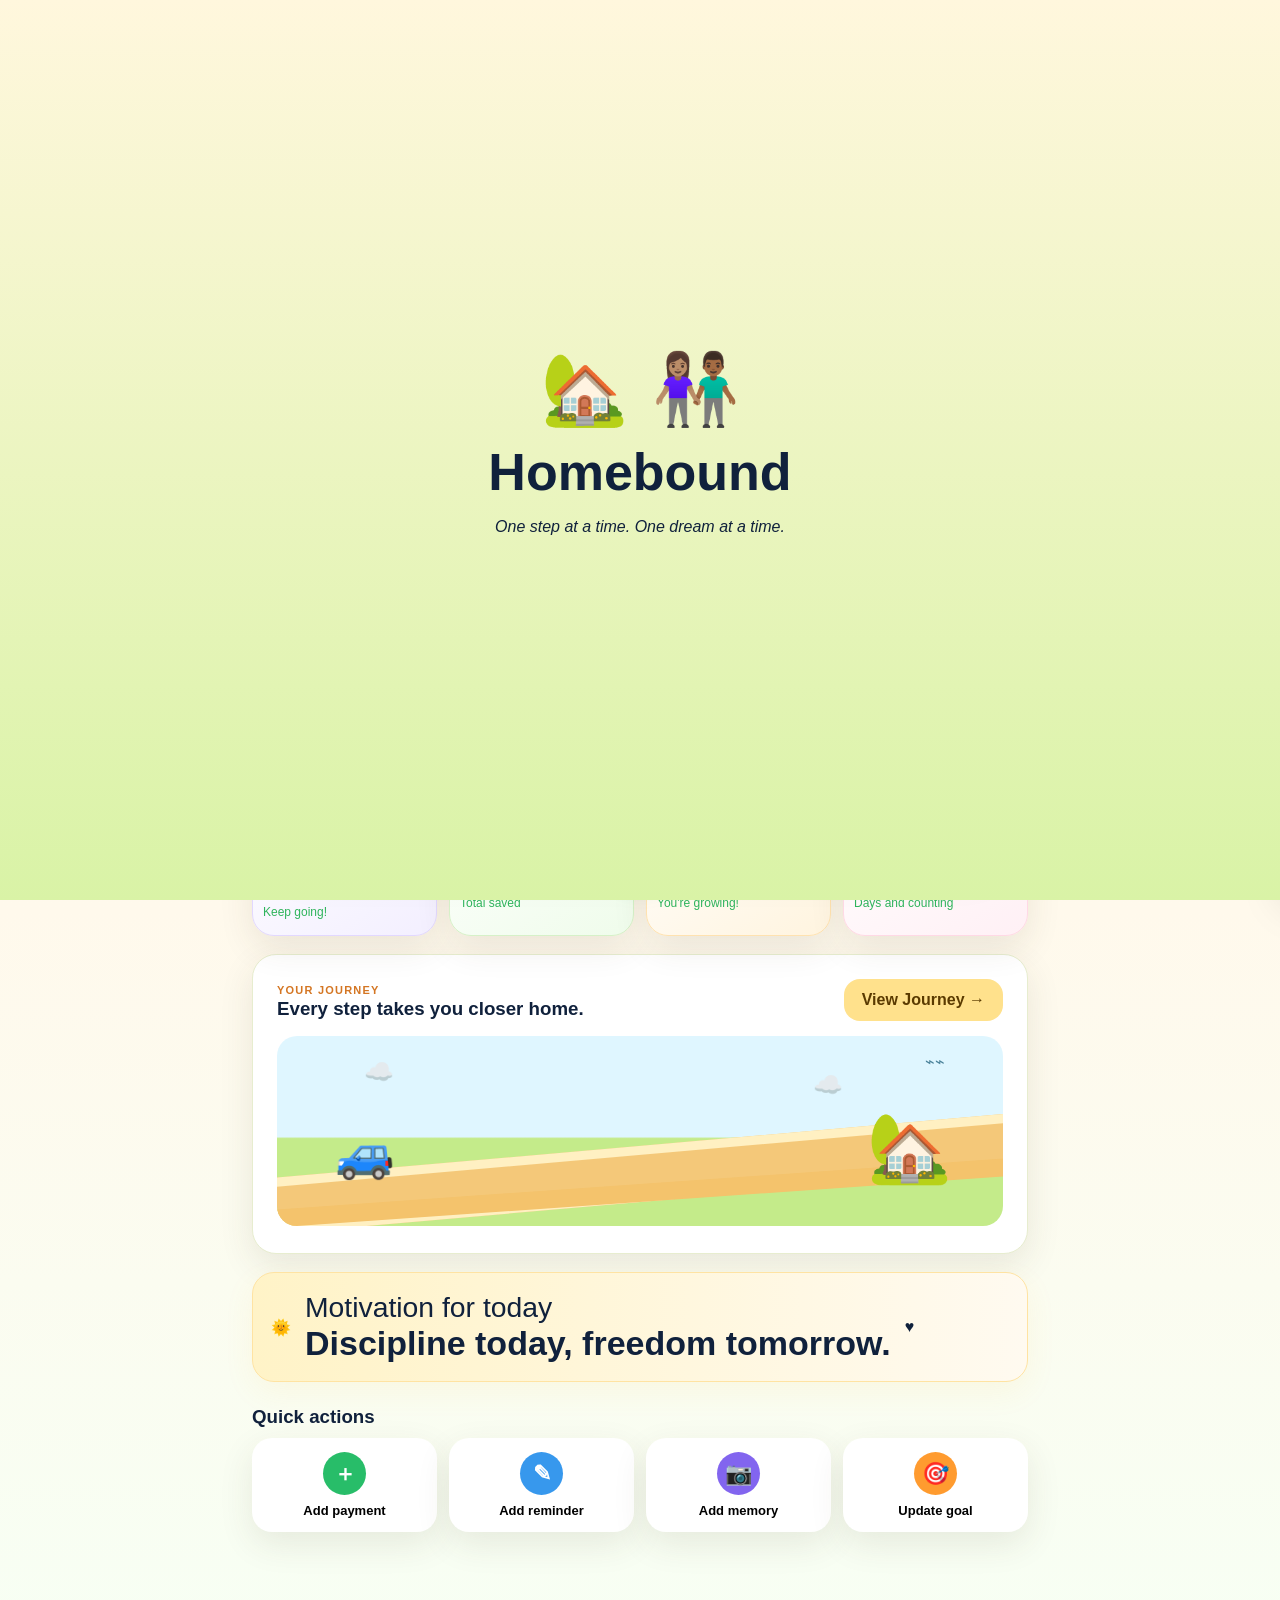
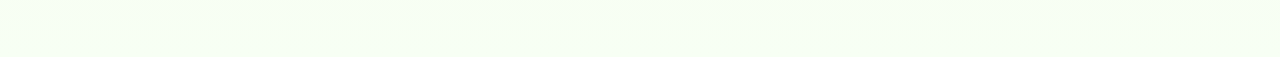
==== commit 7ced37a8: "Add files via upload" ====
--- a/index.html
+++ b/index.html
@@ -7,10 +7,10 @@
   <meta name="apple-mobile-web-app-capable" content="yes">
   <meta name="apple-mobile-web-app-status-bar-style" content="default">
   <meta name="apple-mobile-web-app-title" content="Homebound">
-  <title>Homebound</title>
+  <title>Homebound 5.0</title>
   <link rel="manifest" href="manifest.webmanifest">
   <link rel="apple-touch-icon" href="homebound-icon.png">
-  <link rel="stylesheet" href="styles.css">
+  <link rel="stylesheet" href="styles.css?v=5.0.0">
 </head>
 <body>
   <div id="splash" class="splash" aria-hidden="true">
@@ -73,25 +73,53 @@
       </section>
 
       <section class="tab-panel home-panel active" data-tab="home">
-        <section class="welcome-hero">
-          <div class="welcome-copy"><h2 id="greeting">Good evening,<br>welcome home 👋</h2><p id="stepsCloser">Every day brings you closer to the life you're building together.</p><span>♥ Keep going, you're doing great!</span></div>
-          <div class="emoji-couple"><span class="sun">☀️</span><span class="couple">👩🏽‍🤝‍👨🏾</span><span class="bird">🕊️</span></div>
-        </section>
+        <article class="welcome-card welcome-hero" aria-labelledby="homeWelcomeTitle">
+          <div class="welcome-copy">
+            <span class="eyebrow">Your family goals</span>
+            <h2 id="homeWelcomeTitle"><span id="greeting">Good evening,<br>welcome home 👋</span></h2>
+            <p id="stepsCloser">Every day brings you closer to the life you're building together.</p>
+            <span class="encouragement">♥ Keep going, you're doing great!</span>
+          </div>
+          <div class="family-scene emoji-couple" aria-label="A cheerful illustrated couple in a sunny landscape">
+            <span class="scene-sun sun" aria-hidden="true">☀️</span>
+            <span class="scene-cloud cloud-a" aria-hidden="true">☁️</span>
+            <span class="scene-cloud cloud-b" aria-hidden="true">☁️</span>
+            <span class="scene-bird bird" aria-hidden="true">🕊️</span>
+            <div class="scene-hill scene-hill-back"></div><div class="scene-hill scene-hill-front"></div>
+            <div class="sticker-couple" aria-hidden="true"><span>👩🏽</span><b>♥</b><span>👨🏽‍🦱</span></div>
+          </div>
+        </article>
+
+        <article class="today-card tappable" data-detail="today">
+          <div class="today-icon">🌞</div>
+          <div class="today-copy"><small>Today</small><strong id="todayHeadline">A beautiful day to move forward.</strong><p id="todayDetails">No urgent reminders.</p></div>
+          <span class="today-arrow">›</span>
+        </article>
+
         <div class="four-stats home-stats">
-          <button class="stat-card tappable" data-detail="debtCleared"><span>📈</span><small>Journey cleared</small><strong id="homeDebtPercent">0%</strong><em>Keep going!</em></button>
-          <button class="stat-card tappable" data-detail="savings"><span>🐷</span><small>Savings</small><strong id="homeSavings">$0</strong><em>Total saved</em></button>
-          <button class="stat-card tappable" data-detail="netWorth"><span>🪴</span><small>Net worth</small><strong id="homeNetWorth">$0</strong><em>You're growing!</em></button>
-          <button class="stat-card tappable" data-detail="daysTogether"><span>📅</span><small>Days together</small><strong id="daysTogether">—</strong><em>Days and counting</em></button>
+          <button class="stat-card tappable stat-purple" data-detail="debtCleared"><span>📈</span><small>Journey cleared</small><strong id="homeDebtPercent">0%</strong><div class="micro-progress"><i id="homeDebtBar"></i></div><em>Keep going!</em></button>
+          <button class="stat-card tappable stat-green" data-detail="savings"><span>🐷</span><small>Savings</small><strong id="homeSavings">$0</strong><em>Total saved</em></button>
+          <button class="stat-card tappable stat-orange" data-detail="netWorth"><span>🪴</span><small>Net worth</small><strong id="homeNetWorth">$0</strong><em>You're growing!</em></button>
+          <button class="stat-card tappable stat-pink" data-detail="daysTogether"><span>📅</span><small>Days together</small><strong id="daysTogether">—</strong><em>Days and counting</em></button>
         </div>
+
         <article class="card journey-preview tappable" data-tab-target="journey">
-          <div class="card-title"><div><h3>Your Journey</h3><p>Every step takes you closer home.</p></div><button class="button yellow">View Journey →</button></div>
-          <div class="preview-landscape"><span class="preview-car" id="previewCar">🚙</span><span class="preview-home">🏡</span></div>
+          <div class="card-title"><div><span class="eyebrow">Your journey</span><h3>Every step takes you closer home.</h3></div><button class="button yellow">View Journey →</button></div>
+          <div class="preview-landscape story-landscape"><span class="tiny-cloud cloud-one">☁️</span><span class="tiny-cloud cloud-two">☁️</span><span class="tiny-birds">⌁⌁</span><span class="preview-car" id="previewCar">🚙</span><span class="preview-home">🏡</span></div>
           <div id="previewMilestones" class="preview-milestones"></div>
         </article>
-        <article class="today-card tappable" data-detail="today"><div class="today-icon">🌞</div><div><small>Today</small><strong id="todayHeadline">A beautiful day to move forward.</strong><p id="todayDetails">No urgent reminders.</p></div></article>
-        <article class="motivation-card">😊 <div><small>Motivation for today</small><strong id="dailyMotivation">Discipline today, freedom tomorrow.</strong></div>♥</article>
-        <h3 class="subheading">Quick actions</h3>
-        <div class="quick-actions"><button data-action="quickPayment"><span>＋</span>Add payment</button><button data-action="addReminder"><span>✎</span>Add reminder</button><button data-action="addMemory"><span>📷</span>Add memory</button><button data-action="addDream"><span>🎯</span>Update goal</button></div>
+
+        <article class="motivation-card">🌞 <div><small>Motivation for today</small><strong id="dailyMotivation">Discipline today, freedom tomorrow.</strong></div><span>♥</span></article>
+
+        <section class="quick-actions-panel">
+          <h3 class="subheading">Quick actions</h3>
+          <div class="quick-actions">
+            <button data-action="quickPayment"><span class="qa-green">＋</span>Add payment</button>
+            <button data-action="addReminder"><span class="qa-blue">✎</span>Add reminder</button>
+            <button data-action="addMemory"><span class="qa-purple">📷</span>Add memory</button>
+            <button data-action="addDream"><span class="qa-orange">🎯</span>Update goal</button>
+          </div>
+        </section>
       </section>
 
       <section class="tab-panel" data-tab="adventures" hidden>
@@ -135,9 +163,9 @@
 
   <dialog id="detailDialog" class="modal"><form method="dialog"><button class="modal-close" value="cancel">×</button><div id="detailContent"></div></form></dialog>
   <dialog id="formDialog" class="modal"><form id="dynamicForm" method="dialog"><button class="modal-close" value="cancel">×</button><div id="formContent"></div><div class="modal-actions"><button value="cancel" class="button secondary">Cancel</button><button id="formSave" value="default" class="button green">Save</button></div></form></dialog>
-  <aside id="notificationDrawer" class="drawer" aria-hidden="true"><div class="drawer-header"><div><h2>Notifications</h2><p>What matters today.</p></div><button id="closeNotifications" class="icon-button">×</button></div><div id="notificationList"></div><button class="add-card" data-action="addReminder"><span>＋</span><div><strong>Add reminder</strong><small>Payments, life events, travel and dreams.</small></div></button></aside>
+  <aside id="notificationDrawer" class="drawer" aria-hidden="true"><div class="drawer-header"><div><h2>Notifications</h2><p>What matters today.</p></div><button id="closeNotifications" class="icon-button">×</button></div><div id="notificationList"></div><div class="drawer-tools"><button class="button secondary" data-action="backup">Data & backup</button></div><button class="add-card" data-action="addReminder"><span>＋</span><div><strong>Add reminder</strong><small>Payments, life events, travel and dreams.</small></div></button></aside>
   <div id="toast" class="toast" role="status"></div><div id="celebrationLayer" class="celebration-layer"></div>
   <input id="photoPicker" type="file" accept="image/*" hidden>
-  <script src="app.js"></script>
+  <script src="app.js?v=5.0.0"></script>
 </body>
 </html>
--- a/styles.css
+++ b/styles.css
@@ -2,3 +2,38 @@
 @media(max-width:640px){.app-shell{padding:16px 14px 120px}.topbar h1{font-size:36px}.welcome-hero{grid-template-columns:1fr;min-height:430px}.emoji-couple{position:absolute;right:-12px;bottom:2px;opacity:.96}.welcome-copy{align-self:start}.welcome-copy p{max-width:63%}.four-stats{grid-template-columns:repeat(2,1fr)}.five-stats{grid-template-columns:repeat(3,1fr)}.quick-actions{grid-template-columns:repeat(2,1fr)}.destination-list{width:67%}.journey-scene{height:720px}.garden-world{height:650px}.passport{grid-template-columns:1fr}.passport-cover{min-height:160px}.bottom-nav small{font-size:8px}.bottom-nav span{font-size:20px}.bottom-nav .home-nav{width:63px;height:63px}.form-grid{grid-template-columns:1fr}.field.full{grid-column:auto}.streak-grid{grid-template-columns:1fr}.detail-grid{grid-template-columns:1fr 1fr}}
 @media(max-width:390px){.app-shell{padding-left:10px;padding-right:10px}.bottom-nav{width:calc(100% - 10px)}.bottom-nav small{font-size:7px}.bottom-nav span{font-size:18px}.four-stats{gap:8px}.four-stats>div,.stat-card{padding:12px 6px}.welcome-copy h2{font-size:30px}.emoji-couple .couple{font-size:96px}}
 @media(prefers-reduced-motion:reduce){*,*:before,*:after{animation:none!important;transition:none!important;scroll-behavior:auto!important}}
+
+/* Homebound 5.0 storybook refinement */
+:root{--hb-lavender:#7c64ef;--hb-mint:#27bd6d;--hb-sun:#ffb12c;--hb-rose:#ff6f9a;--hb-sky:#dff5ff}
+body{background:linear-gradient(180deg,#fffdf7 0,#fff9ec 55%,#f7fff4 100%)}
+.app-shell{max-width:820px}
+.topbar{position:sticky;top:0;z-index:30;padding:10px 0;background:linear-gradient(180deg,rgba(255,253,247,.98),rgba(255,253,247,.82),transparent);backdrop-filter:blur(8px)}
+.welcome-card{box-shadow:0 20px 55px rgba(69,61,45,.12);border:1px solid rgba(237,220,185,.75)}
+.welcome-hero{grid-template-columns:1.05fr .95fr;min-height:330px;padding:30px;background:linear-gradient(180deg,#fff 0,#fff9e7 50%,#e4f6bc 100%)}
+.welcome-hero:after{height:145px;bottom:-70px;background:linear-gradient(180deg,#c7eb85,#9dd95e)}
+.eyebrow{text-transform:uppercase;letter-spacing:.11em;font-size:11px;font-weight:900;color:#d47623}
+.welcome-copy h2{font-size:clamp(34px,7.8vw,50px);letter-spacing:-1.6px;margin-top:8px}
+.encouragement{background:#fff1ef!important;color:#b64c63;font-weight:800}
+.family-scene{position:relative;min-height:270px;overflow:hidden}
+.scene-cloud{position:absolute;font-size:34px;opacity:.82;animation:cloudDrift 9s ease-in-out infinite}.cloud-a{top:30px;left:3%}.cloud-b{top:60px;right:3%;animation-delay:-4s}.scene-hill{position:absolute;left:-15%;right:-15%;border-radius:50% 50% 0 0}.scene-hill-back{height:115px;bottom:15px;background:#b9e977}.scene-hill-front{height:90px;bottom:-10px;background:#8fd457}
+.sticker-couple{position:absolute;z-index:4;left:50%;bottom:24px;transform:translateX(-50%);display:flex;align-items:center;gap:4px;font-size:72px;filter:drop-shadow(0 11px 9px rgba(66,57,37,.16));animation:bob 4.2s ease-in-out infinite}.sticker-couple b{font-size:24px;color:var(--pink);align-self:center}.emoji-couple .couple{display:none}
+.today-card{border:1px solid #f2e6cb;background:linear-gradient(90deg,#fff,#fffaf0);min-height:94px}.today-copy{flex:1}.today-arrow{font-size:34px;color:#c1ad8b}.today-card strong{font-size:17px}
+.home-stats .stat-card{border:1px solid transparent;min-height:150px;display:flex;flex-direction:column;justify-content:center}.stat-purple{background:linear-gradient(145deg,#fff,#f3efff)!important;border-color:#e2d8ff!important}.stat-green{background:linear-gradient(145deg,#fff,#effceb)!important;border-color:#d6f1c8!important}.stat-orange{background:linear-gradient(145deg,#fff,#fff4df)!important;border-color:#ffe2b0!important}.stat-pink{background:linear-gradient(145deg,#fff,#fff0f5)!important;border-color:#ffd9e5!important}
+.micro-progress{height:7px;border-radius:99px;background:#e7e0f8;margin:10px auto 1px;width:78%;overflow:hidden}.micro-progress i{display:block;height:100%;width:0;background:linear-gradient(90deg,#8c62e8,#b48fff);border-radius:inherit;transition:width .7s ease}
+.journey-preview{padding:24px;border:1px solid #e7edcf}.story-landscape{height:190px;background:linear-gradient(#dff6ff 0 53%,#c4eb8a 54% 100%)}.story-landscape:before{content:"";position:absolute;left:-10%;right:-10%;bottom:24px;height:38px;background:#f4c879;transform:rotate(-5deg);border-top:9px solid #fff0c2;border-bottom:9px solid #fff0c2}.tiny-cloud{position:absolute;font-size:24px}.cloud-one{left:12%;top:22px}.cloud-two{right:22%;top:35px}.tiny-birds{position:absolute;right:8%;top:16px;color:#4b839b}.preview-car{font-size:48px;bottom:44px}.preview-home{font-size:68px;bottom:38px}
+.motivation-card{border:1px solid #ffe3a2;box-shadow:0 10px 30px rgba(236,174,53,.08)}
+.quick-actions-panel{margin-top:24px}.quick-actions button{min-height:92px;font-size:13px}.quick-actions span{color:white}.quick-actions .qa-green{background:#28bd69}.quick-actions .qa-blue{background:#3798ed}.quick-actions .qa-purple{background:#8265ef}.quick-actions .qa-orange{background:#ff9b2f}
+.drawer-tools{padding:12px 0 2px}.drawer-tools .button{width:100%}
+
+/* Each chapter gets a distinct happy atmosphere */
+[data-tab="journey"]{--chapter:#fff5dd}.journey-scene{box-shadow:0 18px 50px rgba(82,96,51,.14);border:1px solid #dcebbd;background:linear-gradient(#dff6ff 0 24%,#bfe47f 25% 100%)}
+.destination-card{border:1px solid #e9e1cc;transition:transform .2s ease}.destination-card:hover{transform:translateY(-2px)}
+[data-tab="garden"] .section-heading h2{color:#16834b}.garden-world{border:1px solid #d4e9ae;box-shadow:0 20px 58px rgba(63,112,48,.16)}
+[data-tab="dreams"] .section-heading h2{color:#6848d5}.dream-card{border:1px solid #e6ddff}.dream-hero{box-shadow:0 18px 50px rgba(112,80,183,.16)}
+[data-tab="adventures"] .section-heading h2{color:#237fbd}.adventure-hero{box-shadow:0 18px 50px rgba(42,131,177,.15)}
+[data-tab="memories"] .section-heading h2{color:#c75d78}.memory-hero{box-shadow:0 18px 50px rgba(194,95,122,.13)}
+[data-tab="wins"] .section-heading h2{color:#b27a0d}.wins-hero{box-shadow:0 18px 50px rgba(202,157,47,.16)}
+.bottom-nav{background:rgba(255,255,255,.96);border-top:1px solid #eee6d8;box-shadow:0 -10px 35px rgba(52,42,28,.09);backdrop-filter:blur(16px)}
+.bottom-nav button{transition:transform .2s ease,background .2s ease}.bottom-nav button.active{transform:translateY(-5px)}.bottom-nav .home-nav{background:linear-gradient(145deg,#64cd78,#2aaf5b);color:white;box-shadow:0 10px 24px rgba(39,166,85,.28)}
+@keyframes cloudDrift{0%,100%{transform:translateX(0)}50%{transform:translateX(14px)}}
+@media(max-width:560px){.welcome-hero{grid-template-columns:1fr;min-height:auto;padding:22px}.family-scene{min-height:225px}.sticker-couple{font-size:62px}.home-stats{grid-template-columns:1fr 1fr}.story-landscape{height:165px}.quick-actions{grid-template-columns:repeat(4,1fr)}.quick-actions button{padding:10px 3px;font-size:10px}.bottom-nav small{font-size:8px}}
